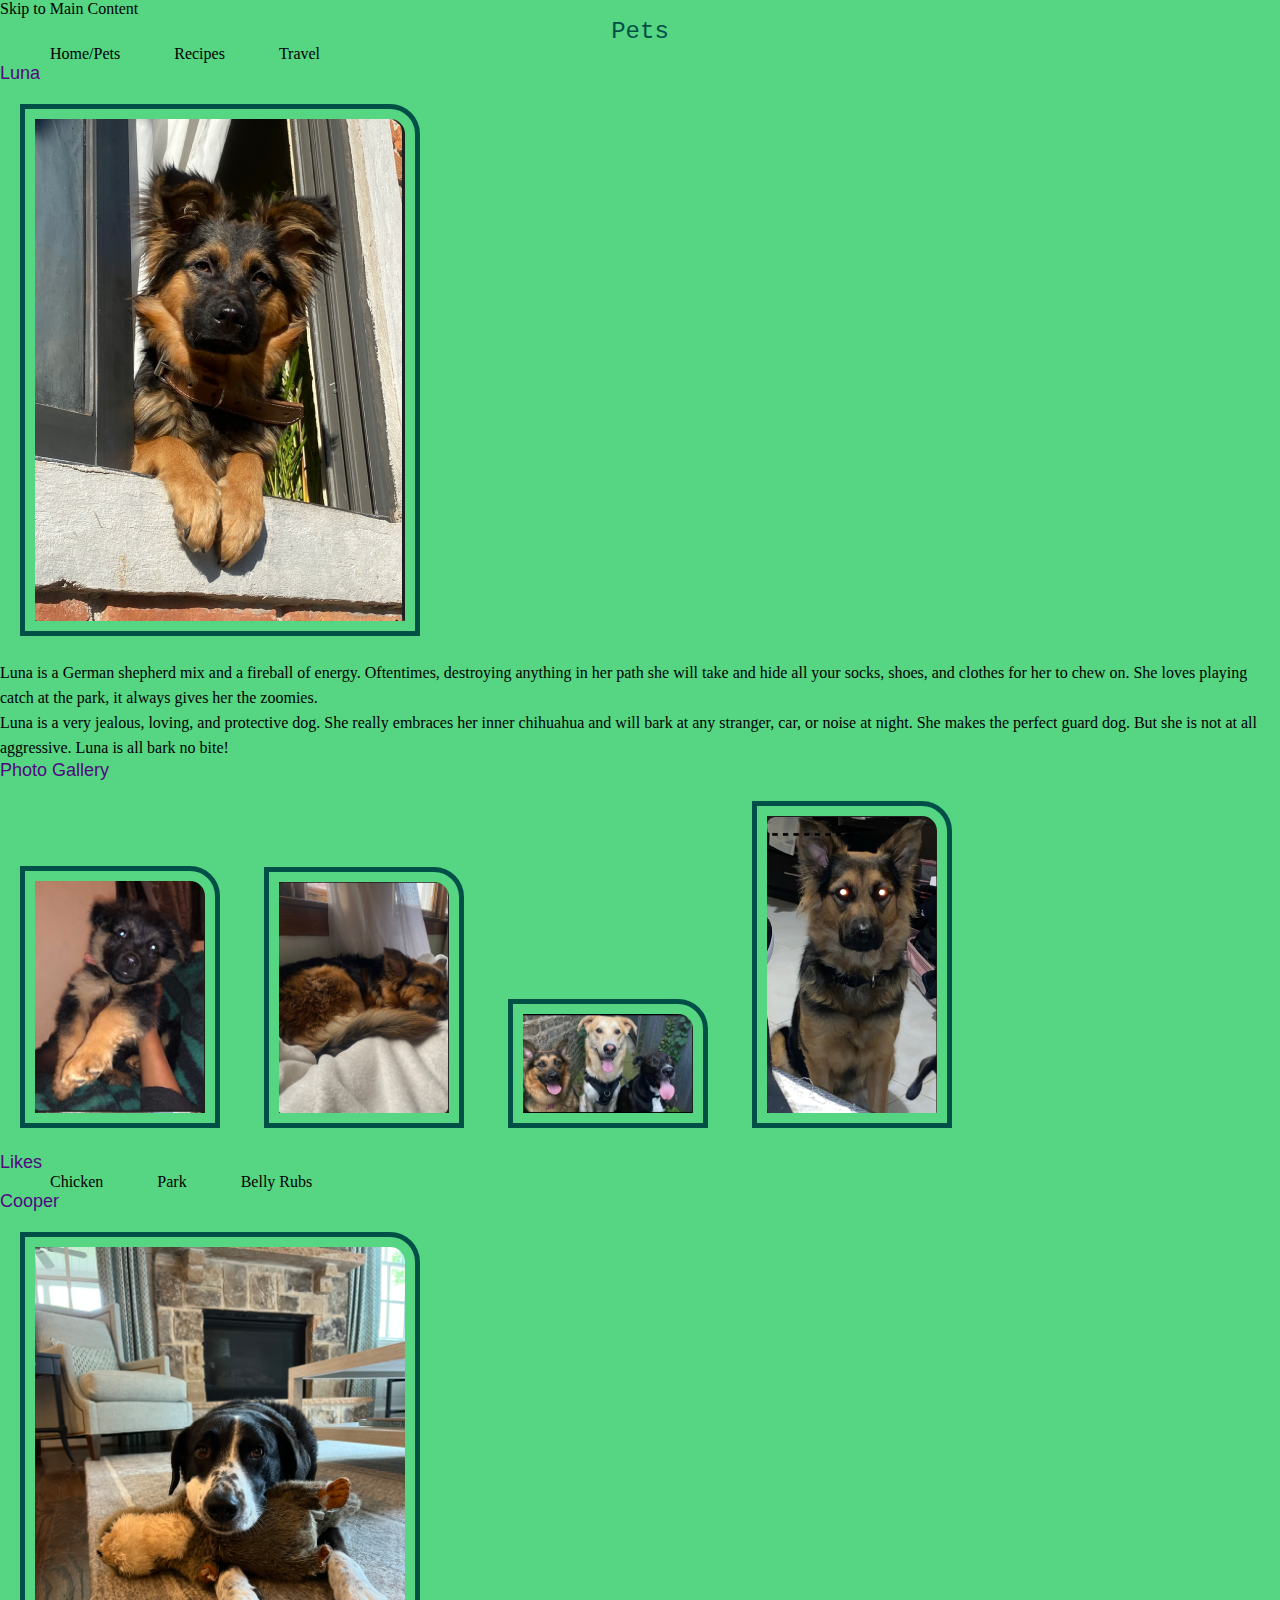
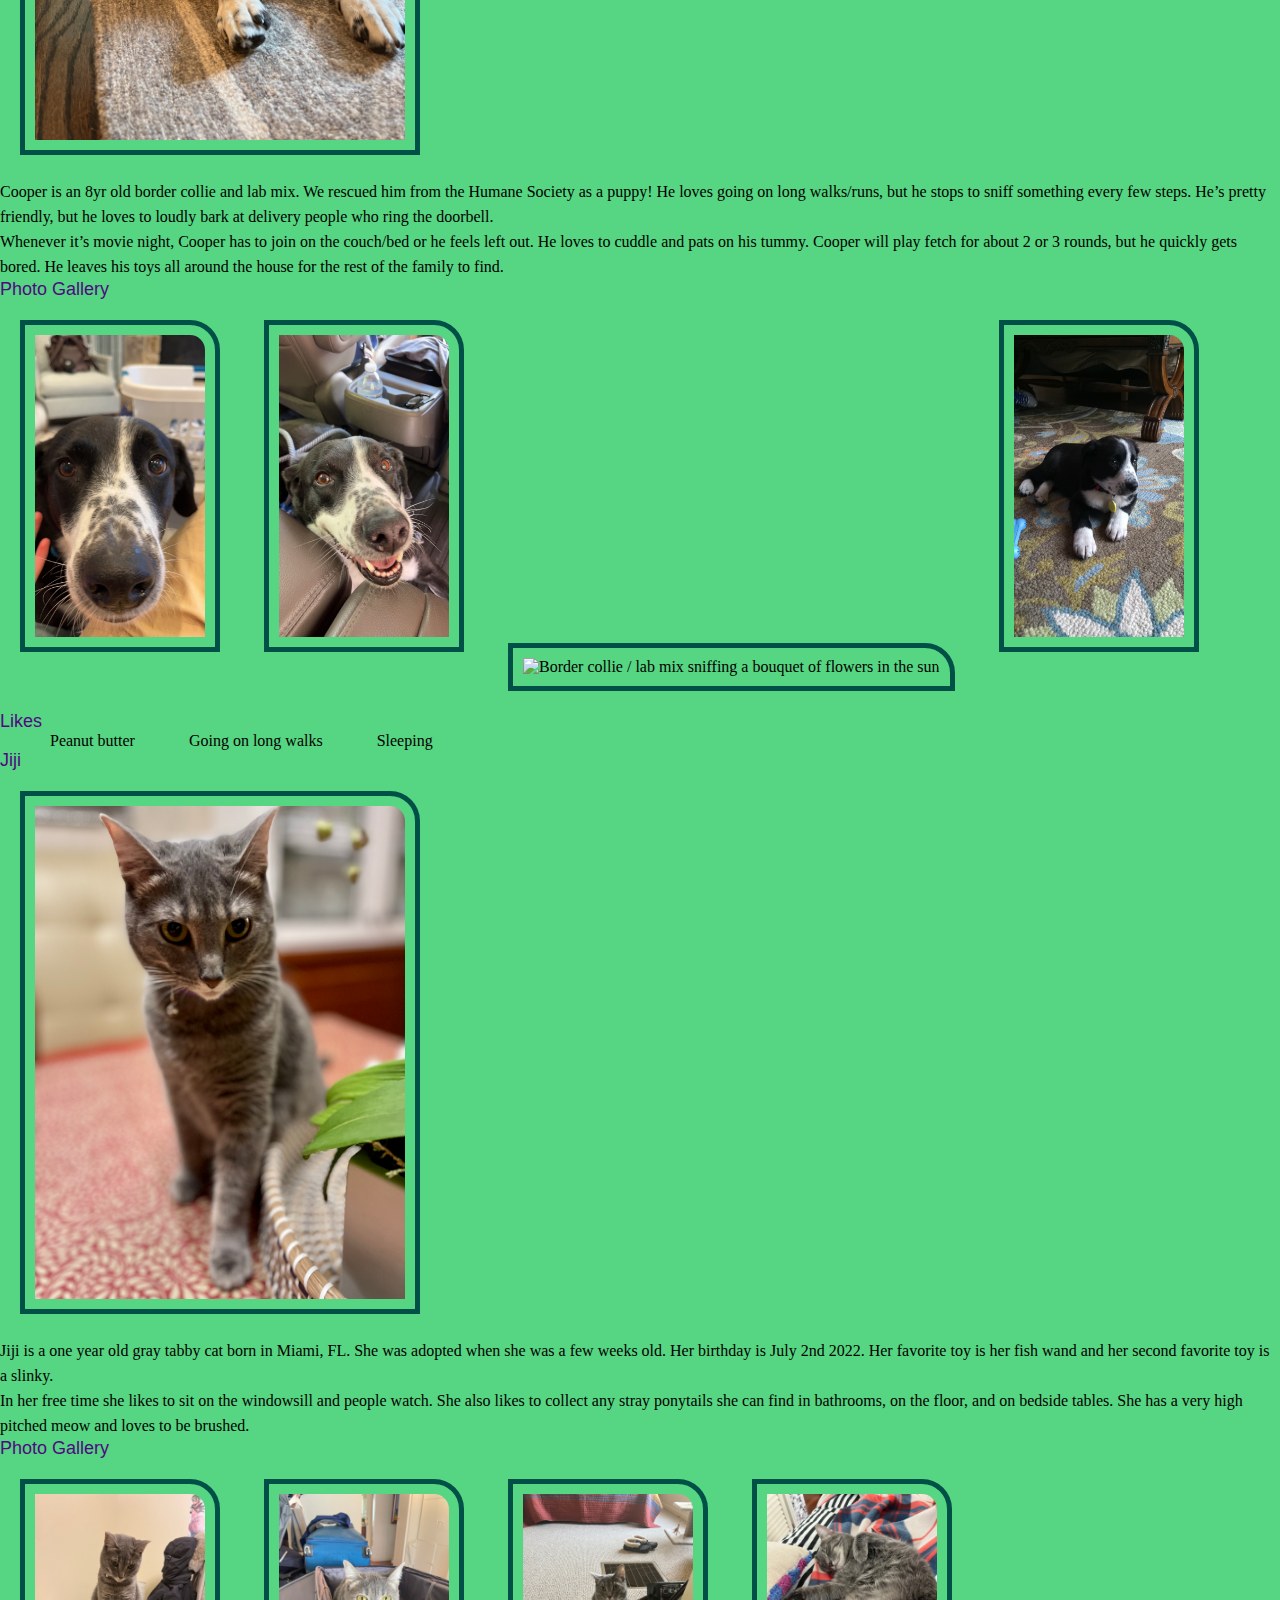
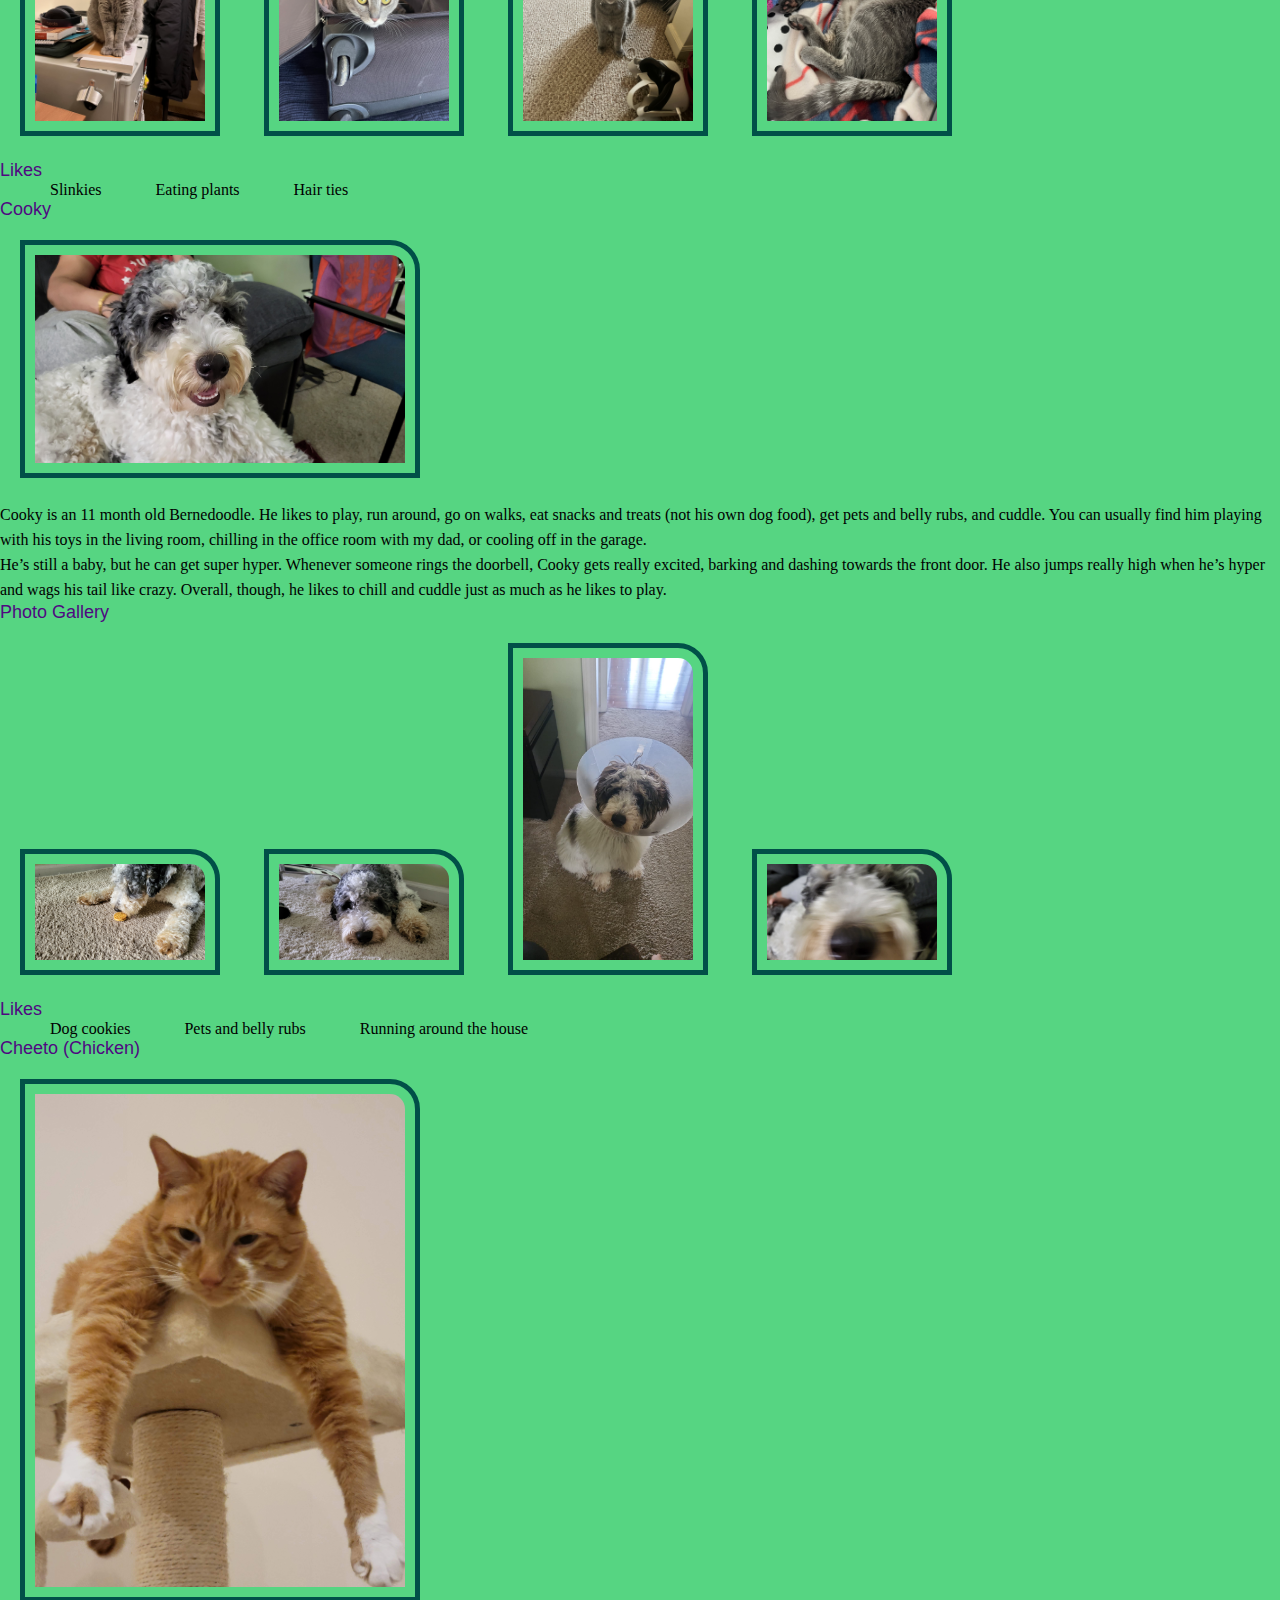
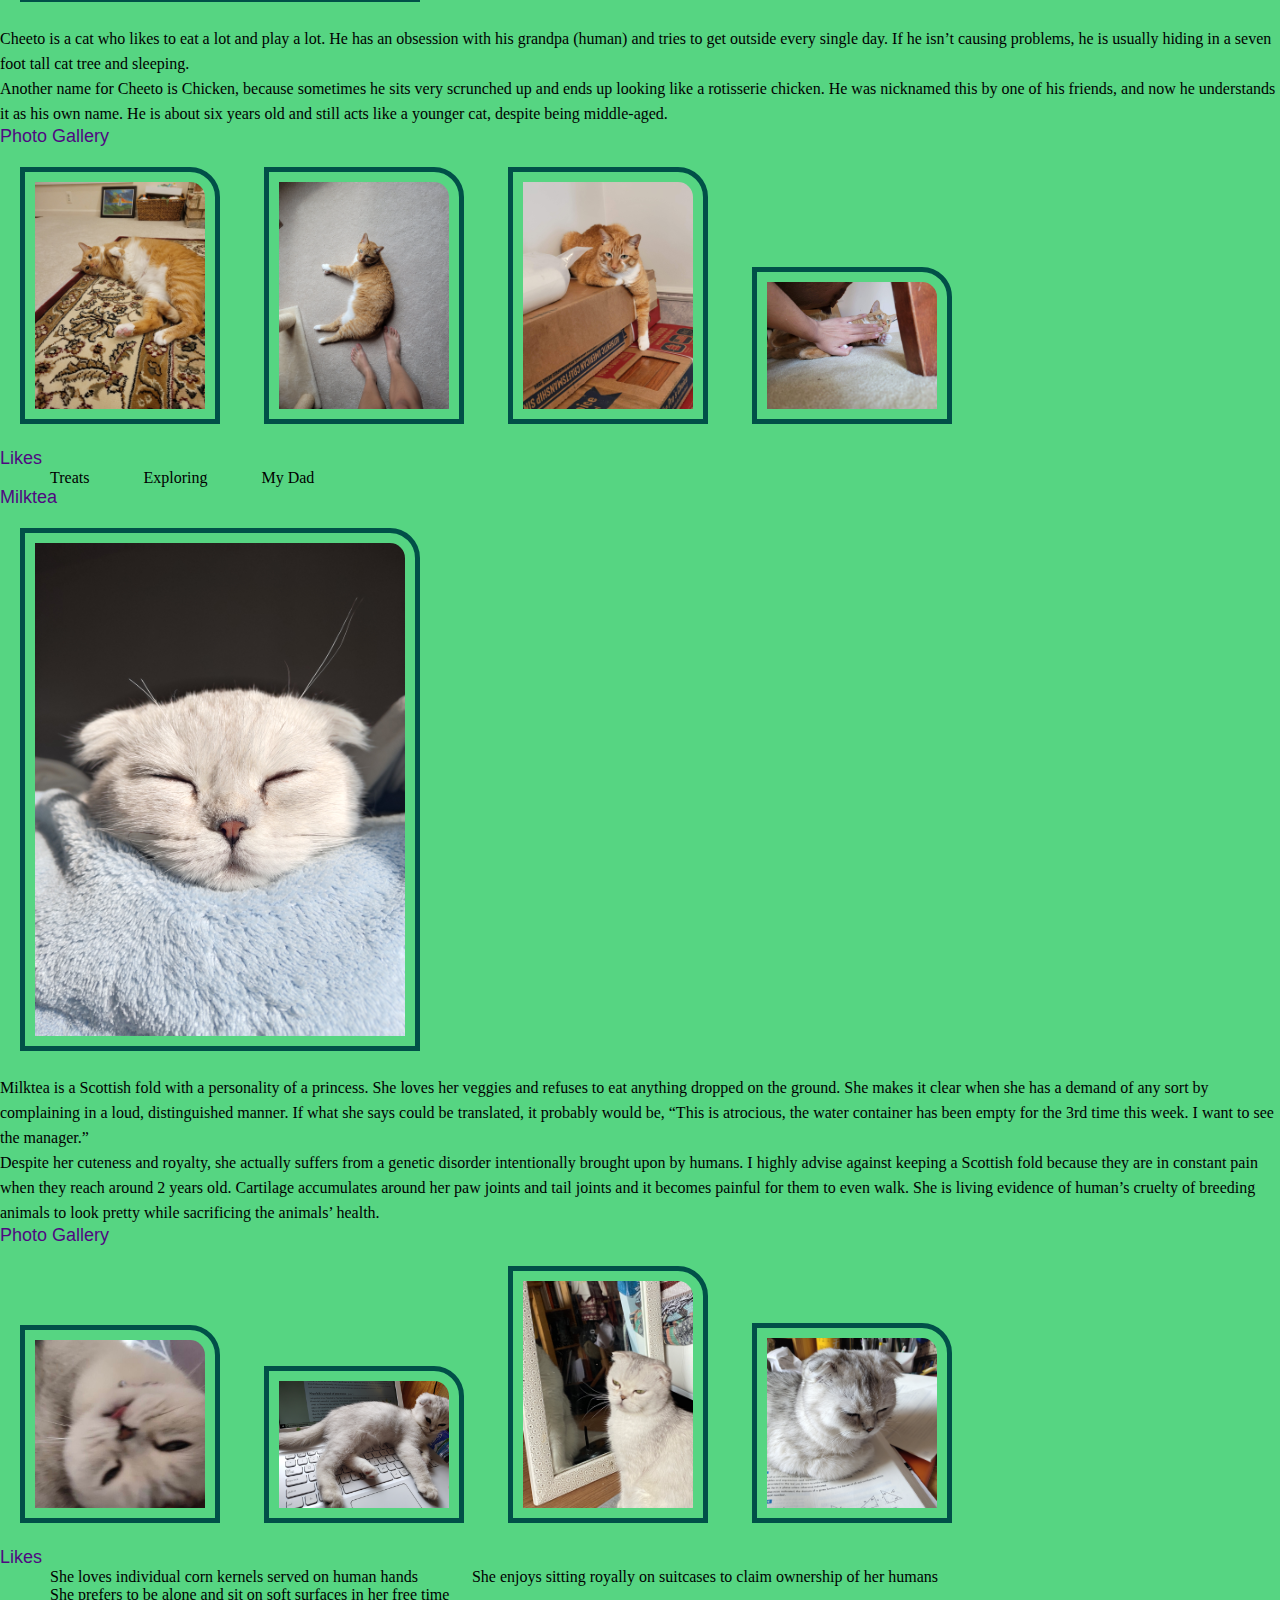
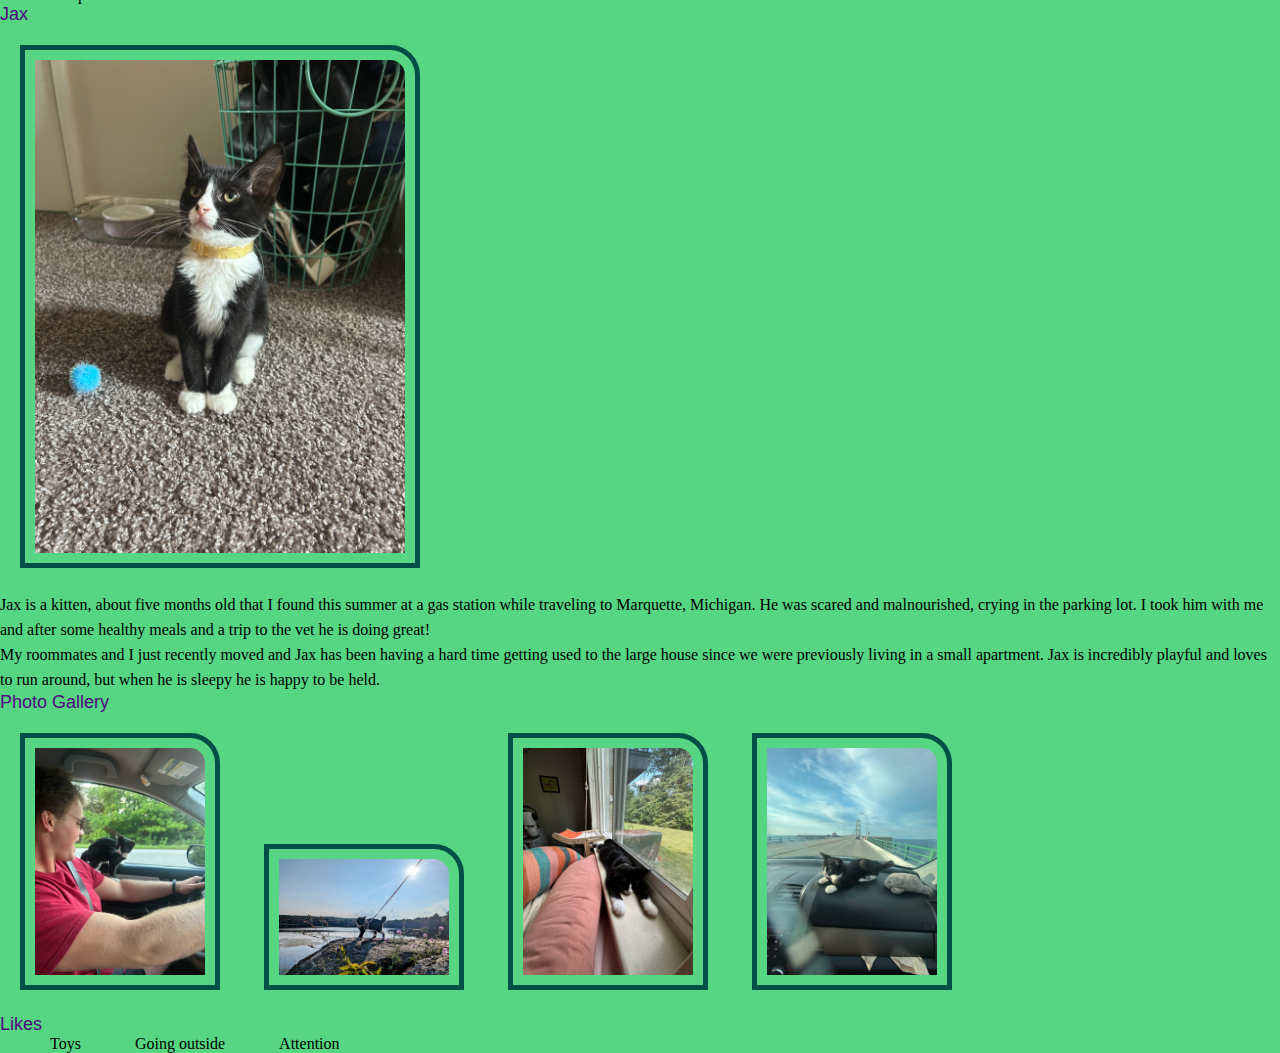
==== index.html @ 2cc584af "Updated files with proper content" ====
<!DOCTYPE html>
<html lang="en">
<head>
    <meta charset="UTF-8">
    <meta name="viewport" content="width=device-width, initial-scale=1.0">
    <link rel="stylesheet" type="text/css" href="css/reset.css" /> 
    <link rel="stylesheet" type="text/css" href="css/style.css" /> 
    <title>Pets</title>
</head>
<body>
    <a href="#main" id="skip">Skip to Main Content</a>
    <header><h1>Pets</h1></header>
    <nav>
        <ul>
            <li><a href="index.html">Home/Pets</a></li>
            <li><a href="recipes.html">Recipes</a></li>
            <li><a href="travel.html">Travel</a></li>
        </ul>
    </nav>
    <main id="main">
        <div>
            <h2>Luna</h2>
            <img src="images/luna.PNG" width = "400" alt="Mini German shepherd sunbathing">

            <p>Luna is a German shepherd mix and a fireball of energy. Oftentimes, destroying anything in her path she will take and hide all your socks, shoes, and clothes for her to chew on. She loves playing catch at the park, it always gives her the zoomies.</p> 
            <p>Luna is a very jealous, loving, and protective dog. She really embraces her inner chihuahua and will bark at any stranger, car, or noise at night. She makes the perfect guard dog. But she is not at all aggressive. Luna is all bark no bite!</p>
            <h3>Photo Gallery</h3>
            <img class="thumbnail" src="images/luna_puppy.PNG" width="200" alt = "Luna as a puppy">
            <img class="thumbnail" src="images/luna_napping.PNG" width="200" alt="Luna’s afternoon nap">
            <img class="thumbnail" src="images/luna_friends.PNG" width="200" alt="Luna, Lobi, Laith">
            <img class="thumbnail" src="images/luna_evil.PNG"  width ="200" alt="Luna death stare">

            <h3>Likes</h3>
            <ul>
                <li>Chicken</li>
                <li>Park</li>
                <li>Belly Rubs</li>
            </ul>
            <!-- Jahaira Flores -->
        </div>
        <div>
            <h2>Cooper</h2>
            <img src="images/cooper.jpeg" width = "400" alt="Border collie and lab mix laying his head on his stuffed animal toy">

            <p>Cooper is an 8yr old border collie and lab mix. We rescued him from the Humane Society as a puppy! He loves going on long walks/runs, but he stops to sniff something every few steps. He’s pretty friendly, but he loves to loudly bark at delivery people who ring the doorbell.</p> 
            <p>Whenever it’s movie night, Cooper has to join on the couch/bed or he feels left out. He loves to cuddle and pats on his tummy. Cooper will play fetch for about 2 or 3 rounds, but he quickly gets bored. He leaves his toys all around the house for the rest of the family to find.</p>
            <h3>Photo Gallery</h3>
            <img src="images/cooper_closeup.JPG" width ="200" alt = "Border collie / lab mix putting his face close to the camera">
            <img src="images/cooper_smiling.JPG"  width ="200" alt="Black and white colored dog smiling directly at the camera">
            <img src="images/cooper_flowers.jpeg"  width ="200" alt="Border collie / lab mix sniffing a bouquet of flowers in the sun">
            <img src="images/cooper_puppy.JPG"  width ="200" alt="Small border collie / lab mix puppy laying on the carpet">

            <h3>Likes</h3>
            <ul>
                <li>Peanut butter</li>
                <li>Going on long walks</li>
                <li>Sleeping</li>
            </ul>
            <!-- Chloe Emch -->
        </div>
        <div>
            <h2>Jiji</h2>
            <img src="images/table_jiji.jpg" width = "400" alt="Gorgeous gray tabby cat with yellow eyes. ">

            <p>Jiji is a one year old gray tabby cat born in Miami, FL. She was adopted when she was a few weeks old. Her birthday is July 2nd 2022. Her favorite toy is her fish wand and her second favorite toy is a slinky.</p> 
            <p>In her free time she likes to sit on the windowsill and people watch. She also likes to collect any stray ponytails she can find in bathrooms, on the floor, and on bedside tables. She has a very high pitched meow and loves to be brushed.</p>

            <h3>Photo Gallery</h3>
            <img src="images/fridge_jiji.jpg" width ="200" alt = "Jiji sitting on a mini fridge. ">
            <img src="images/suitcase_jiji.jpg"  width ="200" alt="Jiji hiding in a suitcase ">
            <img src="images/floor_jiji.jpg"  width ="200" alt="Jiji waiting to play fetch. ">
            <img src="images/bed_jiji.jpg"  width ="200" alt="Jiji taking a “cat nap”">

            <h3>Likes</h3>
            <ul>
                <li>Slinkies</li>
                <li>Eating plants</li>
                <li>Hair ties </li>
            </ul>
            <!-- Luciana Solorzano -->
        </div>
        <div>
            <h2>Cooky</h2>
            <img src="images/cookysmiley.jpg" width = "400" alt="White and gray Bernedoodle sitting on a couch and smiling.">

            <p>Cooky is an 11 month old Bernedoodle. He likes to play, run around, go on walks, eat snacks and treats (not his own dog food), get pets and belly rubs, and cuddle. You can usually find him playing with his toys in the living room, chilling in the office room with my dad, or cooling off in the garage.</p> 
            <p>He’s still a baby, but he can get super hyper. Whenever someone rings the doorbell, Cooky gets really excited, barking and dashing towards the front door. He also jumps really high when he’s hyper and wags his tail like crazy. Overall, though, he likes to chill and cuddle just as much as he likes to play.</p>

            <h3>Photo Gallery</h3>
            <img src="images/cookytreat.jpg" width ="200" alt = "Cooky eating one of his favorite treats while lying on the ground">
            <img src="images/cookytired.jpg"  width ="200" alt="Cooky tired laying on the ground">
            <img src="images/cookycone.jpg"  width ="200" alt="Cooky with long hair sitting with a dog cone on his head">
            <img src="images/cookyzoom.jpg"  width ="200" alt="Zoomed in Cooky, but while I was taking the picture he moved so it’s blurry">

            <h3>Likes</h3>
            <ul>
                <li>Dog cookies</li>
                <li>Pets and belly rubs</li>
                <li>Running around the house</li>
            </ul>
            <!-- Saicharan Vemuri -->
        </div>
        <div>
            <h2>Cheeto (Chicken)</h2>
            <img src="images/cheeto_cattree.jpg" width = "400" alt="Orange cat hanging paws off a cat tower">

            <p>Cheeto is a cat who likes to eat a lot and play a lot. He has an obsession with his grandpa (human) and tries to get outside every single day. If he isn’t causing problems, he is usually hiding in a seven foot tall cat tree and sleeping.</p> 
            <p>Another name for Cheeto is Chicken, because sometimes he sits very scrunched up and ends up looking like a rotisserie chicken. He was nicknamed this by one of his friends, and now he understands it as his own name. He is about six years old and still acts like a younger cat, despite being middle-aged.</p>

            <h3>Photo Gallery</h3>
            <img src="images/cheeto_carpet.jpg" width ="200" alt = "Cheeto laying sideways on the carpet">
            <img src="images/cheeto_moon.jpg"  width ="200" alt="Cheeto lying in the sun in a half moon crescent shape">
            <img src="images/cheeto_boxes.jpg"  width ="200" alt="Cheeto lying on boxes with one leg hanging off.">
            <img src="images/cheeto_attack.jpg"  width ="200" alt="Cheeto attacking a hand trying to pet him.">

            <h3>Likes</h3>
            <ul>
                <li>Treats</li>
                <li>Exploring</li>
                <li>My Dad</li>
            </ul>
            <!-- Divya Shankar -->
        </div>
        <div>
            <h2>Milktea</h2>
            <img src="images/Main.JPG" width = "400" alt="Milktea taking nap">

            <p>Milktea is a Scottish fold with a personality of a princess. She loves her veggies and refuses to eat anything dropped on the ground. She makes it clear when she has a demand of any sort by complaining in a loud, distinguished manner. If what she says could be translated, it probably would be, “This is atrocious, the water container has been empty for the 3rd time this week. I want to see the manager.”</p> 
            <p>Despite her cuteness and royalty, she actually suffers from a genetic disorder intentionally brought upon by humans. I highly advise against keeping a Scottish fold because they are in constant pain when they reach around 2 years old. Cartilage accumulates around her paw joints and tail joints and it becomes painful for them to even walk. She is living evidence of human’s cruelty of breeding animals to look pretty while sacrificing the animals’ health.  </p>

            <h3>Photo Gallery</h3>
            <img src="images/Milktea_comfy.jpg" width ="200" alt="Milktea enjoying a good massage">
            <img src="images/Milktea_laptop.JPG" width ="200" alt="Baby Milktea On Laptop">
            <img src="images/Milktea_mirror.jpeg" width ="200" alt="Milktea sighing at mirror">
            <img src="images/Milktea_catbox.JPG" width ="200" alt="Milktea Catbox position">

            <h3>Likes</h3>
            <ul>
                <li>She loves individual corn kernels served on human hands</li>
                <li>She enjoys sitting royally on suitcases to claim ownership of her humans</li>
                <li>She prefers to be alone and sit on soft surfaces in her free time</li>
            </ul>
            <!-- Olive Ren -->
        </div>
        <div>
            <h2>Jax</h2>
            <img src="images/Jax.jpg" width = "400" alt="A black and white kitten sitting down and wearing a yellow collar.">

            <p>Jax is a kitten, about five months old that I found this summer at a gas station while traveling to Marquette, Michigan. He was scared and malnourished, crying in the parking lot. I took him with me and after some healthy meals and a trip to the vet he is doing great!</p> 
            <p>My roommates and I just recently moved and Jax has been having a hard time getting used to the large house since we were previously living in a small apartment. Jax is incredibly playful and loves to run around, but when he is sleepy he is happy to be held. </p>

            <h3>Photo Gallery</h3>
            <img src="images/JaxandMax.jpg" width ="200" alt="Black and white kitten standing on the driver’s arm while on a road trip.">
            <img src="images/JaxHarlowLake.jpg" width ="200" alt="Black and white kitten on a leash standing on a rock above a lake. ">
            <img src="images/JaxSleeping.jpg" width ="200" alt="Black and white kitten sleeping on a windowsill.">
            <img src="images/JaxDashboard.jpg" width ="200" alt="Black and white kitten lying on the dashboard of a car while crossing the Mackinac Bridge.">

            <h3>Likes</h3>
            <ul>
                <li>Toys</li>
                <li>Going outside</li>
                <li>Attention</li>
            </ul>
            <!-- Grace Jermstad -->
        </div>
    </main>
</body>
</html>
---- css/style.css ----
body {
    background-color: #56d582;
    color: #000000;
}

h1 {
    font-size: x-large;
    font-family: 'Courier New', Courier, monospace;
    text-align: center;
    color: #015048;
}

h2, h3{
    font-size: large;
    font-family: 'Franklin Gothic Medium', 'Arial Narrow', Arial, sans-serif;
    color: #4f0981;
}

p {
    line-height: 25px;
}

img {
    border-width: 5px;
    border-style: solid;
    border-color: #015048;
    padding: 10px;
    margin: 20px;
    border-top-right-radius: 30px;
}

li {
    display: inline-block;
    margin-left: 50px;
}
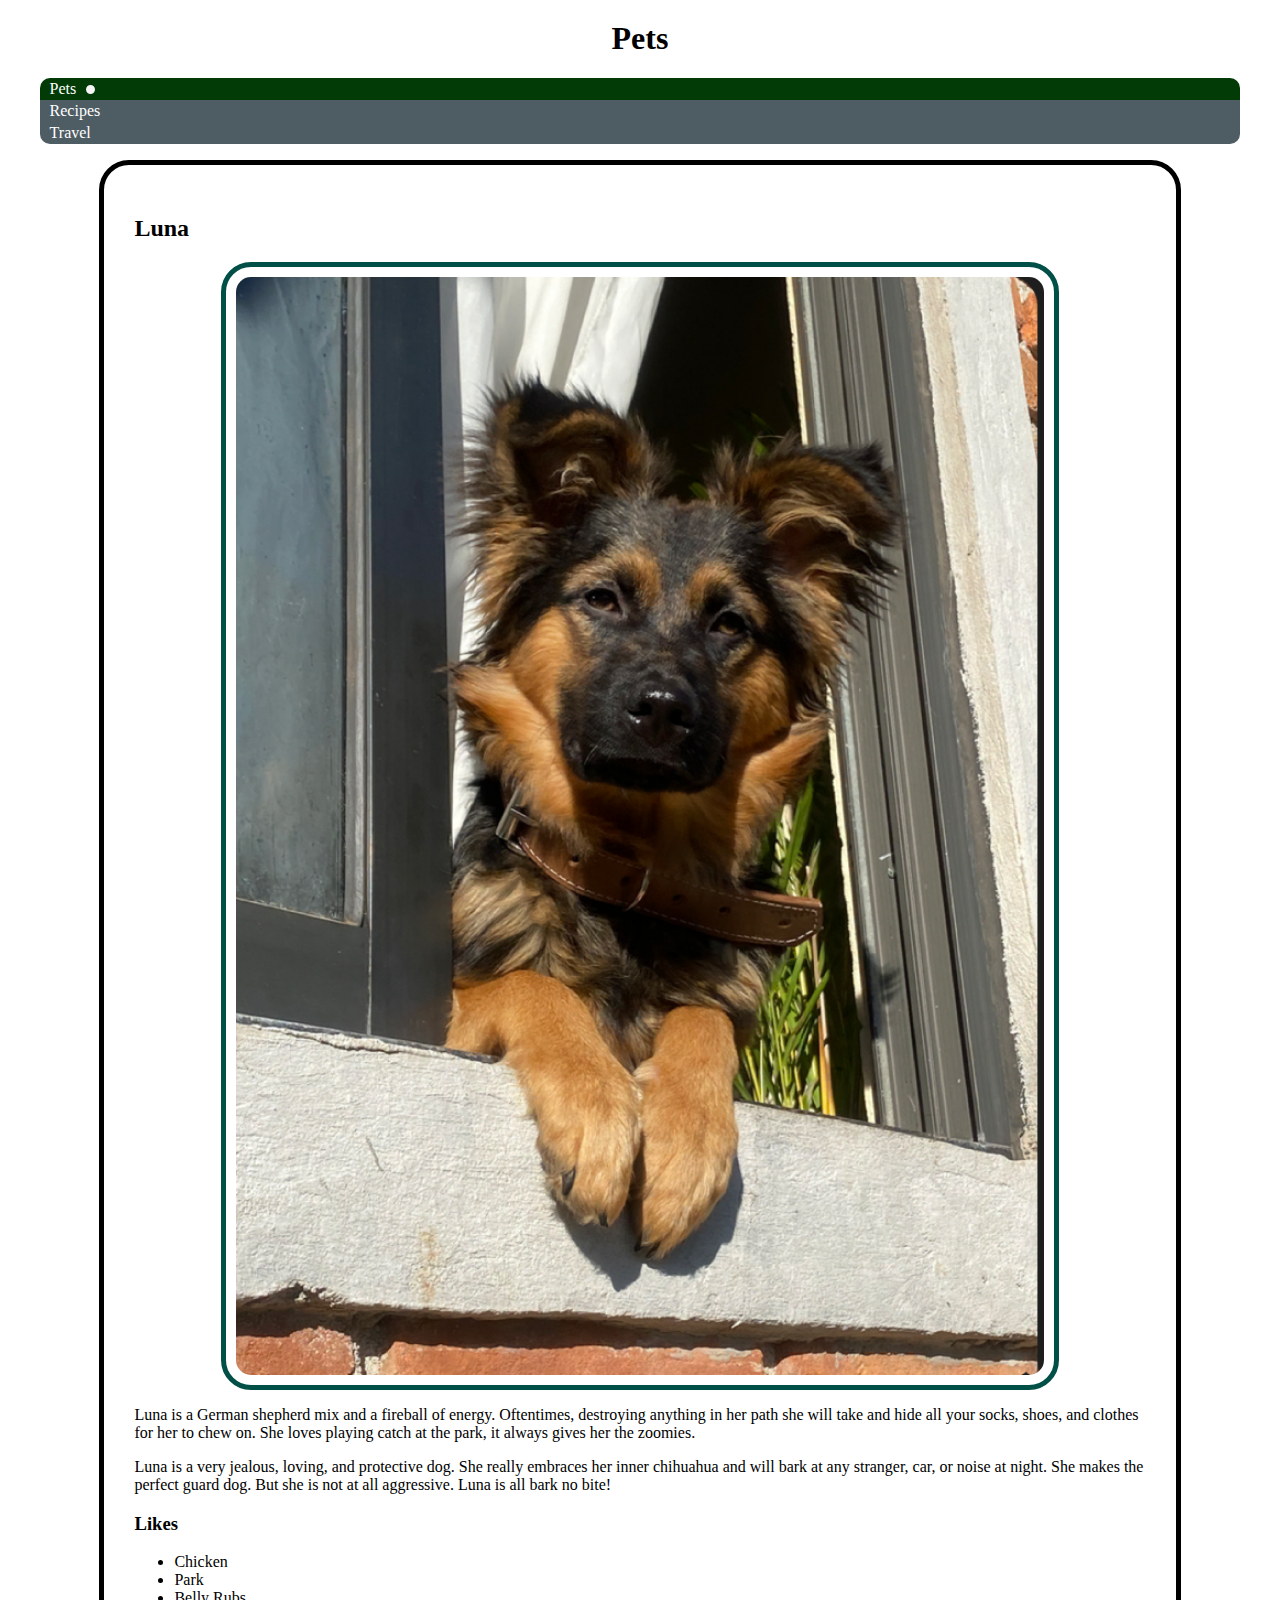
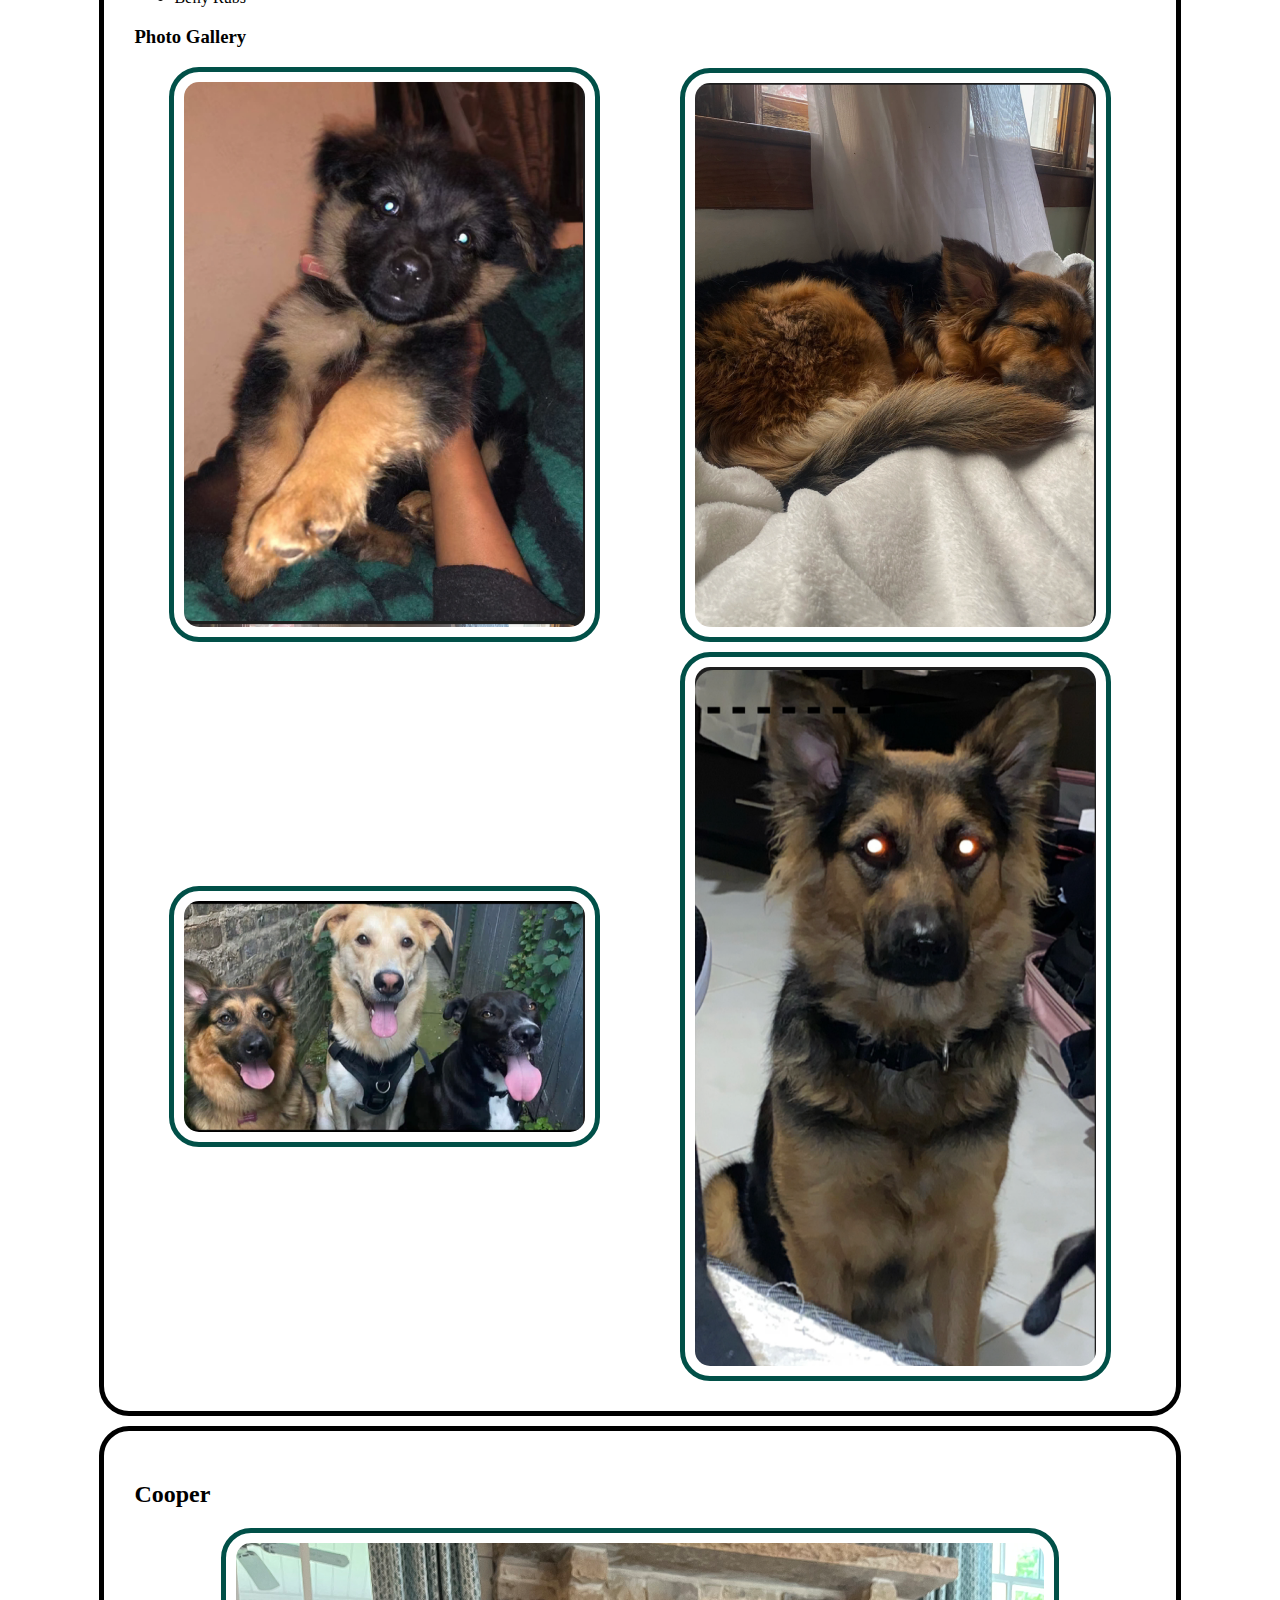
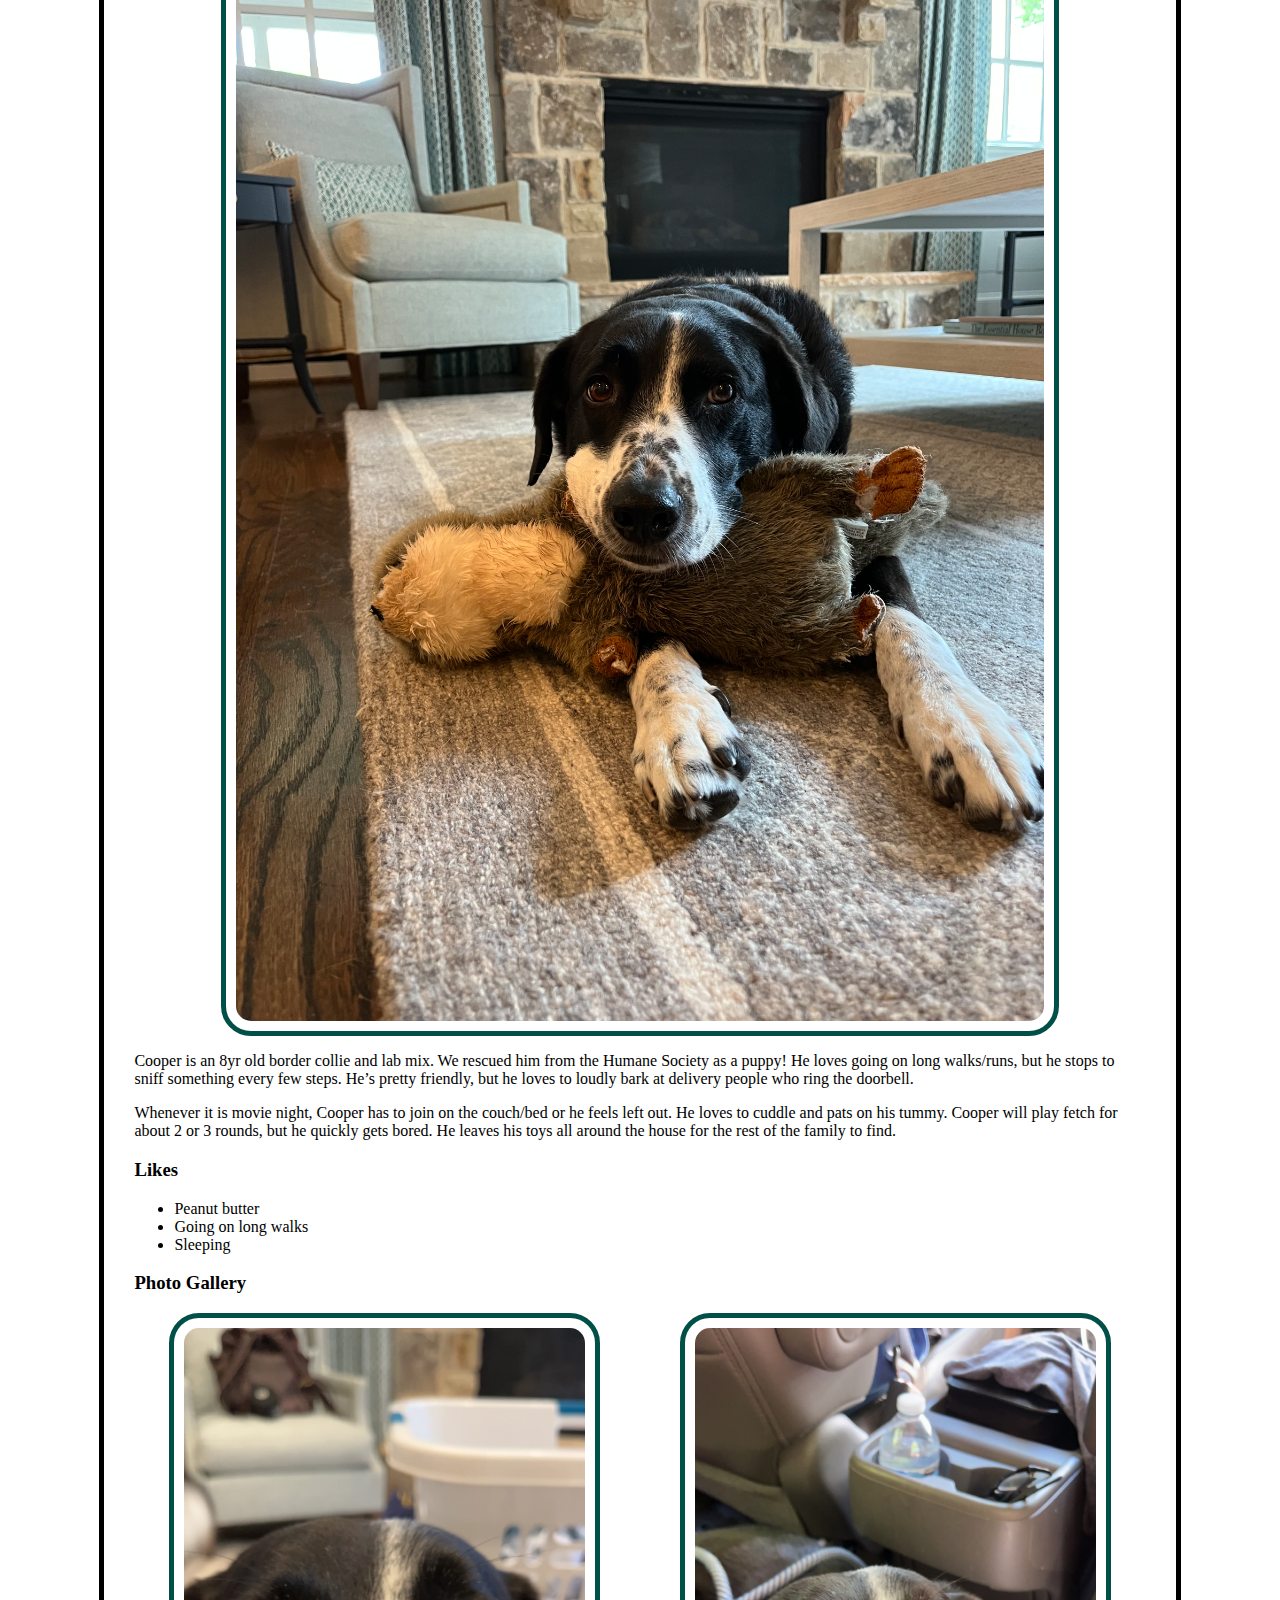
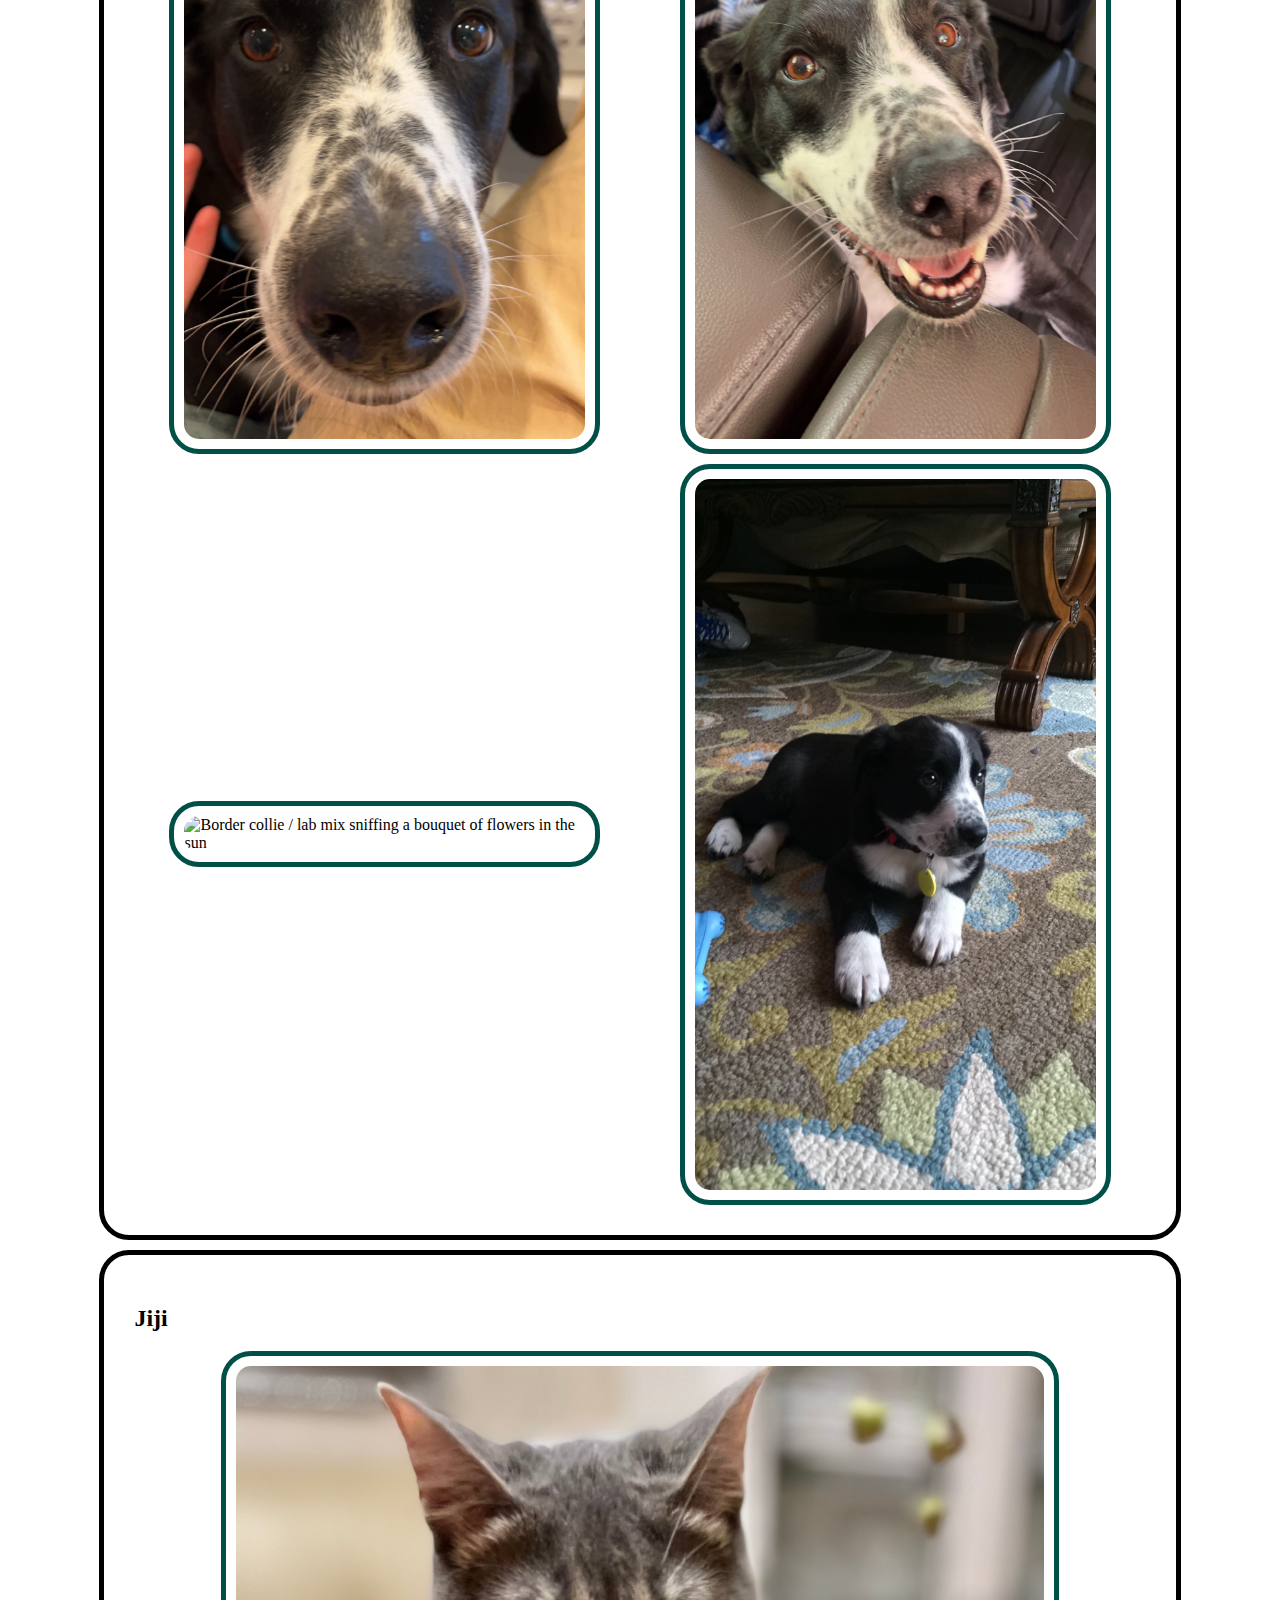
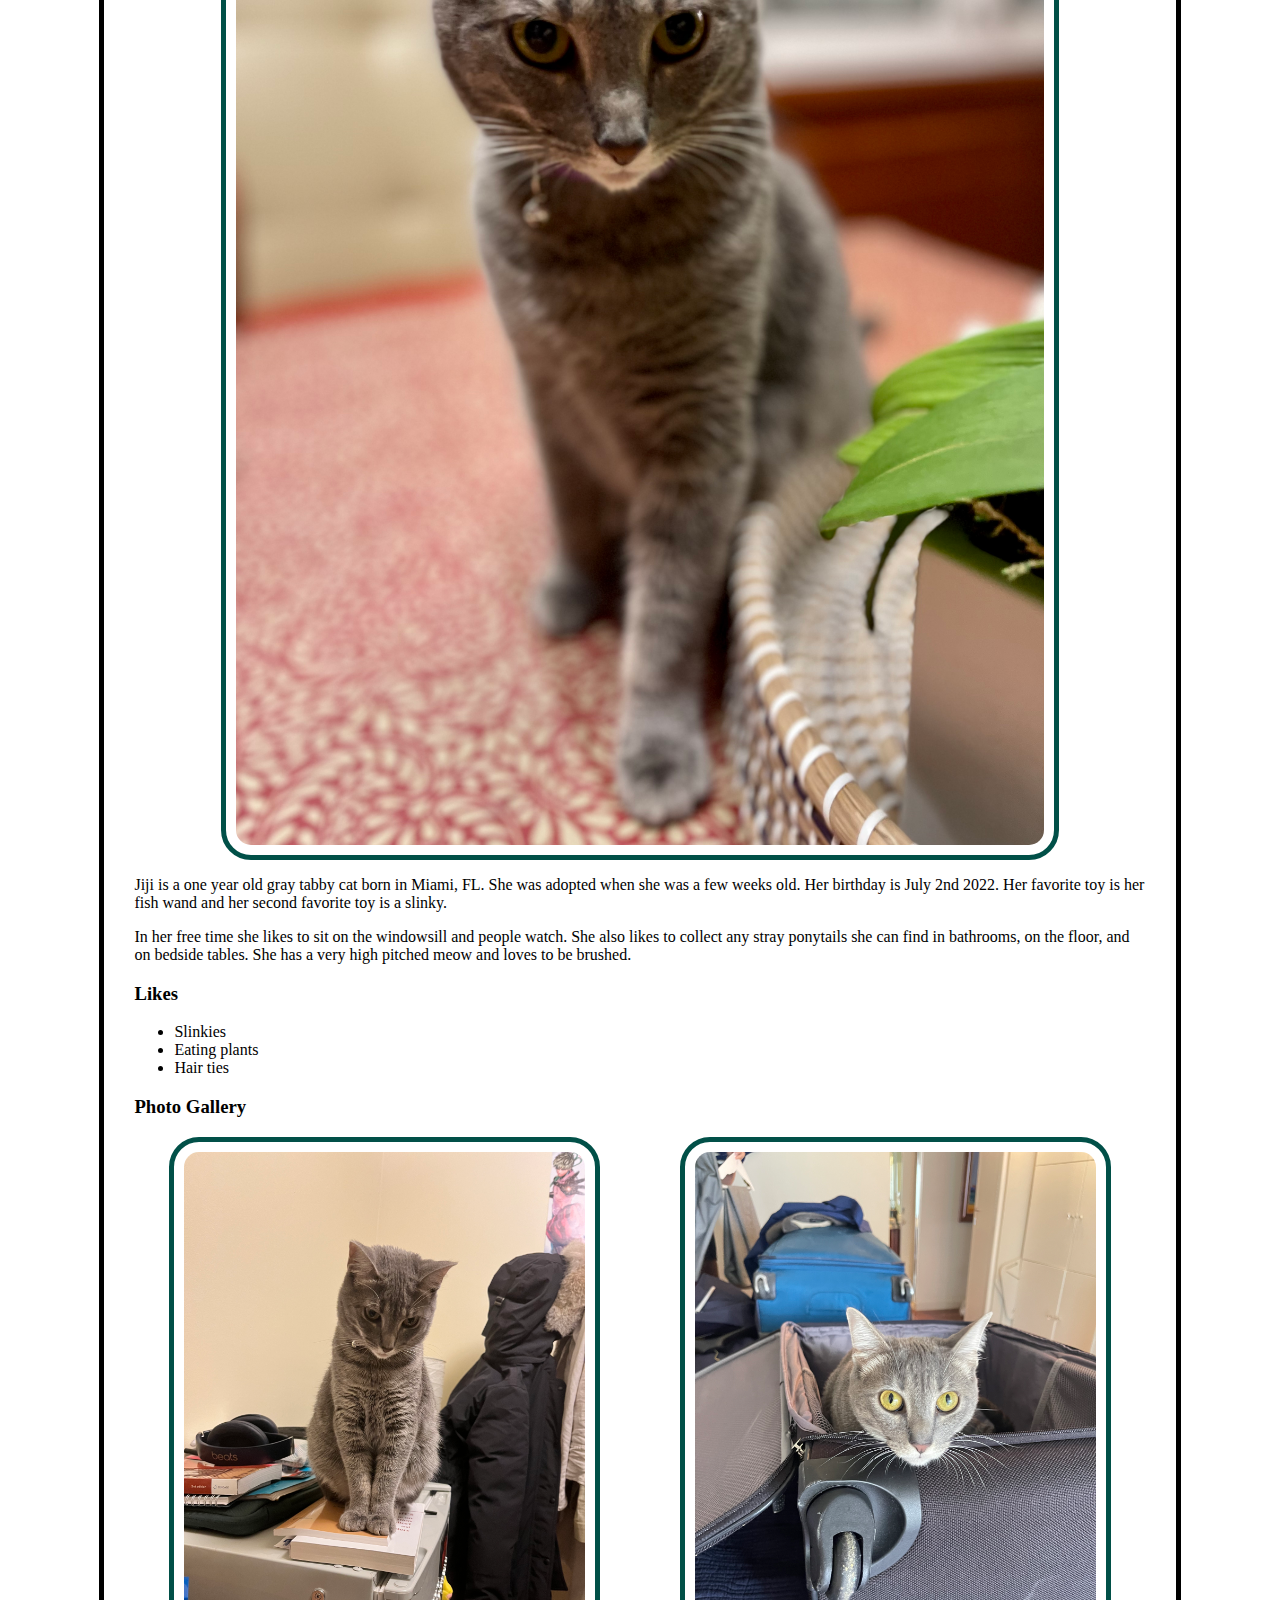
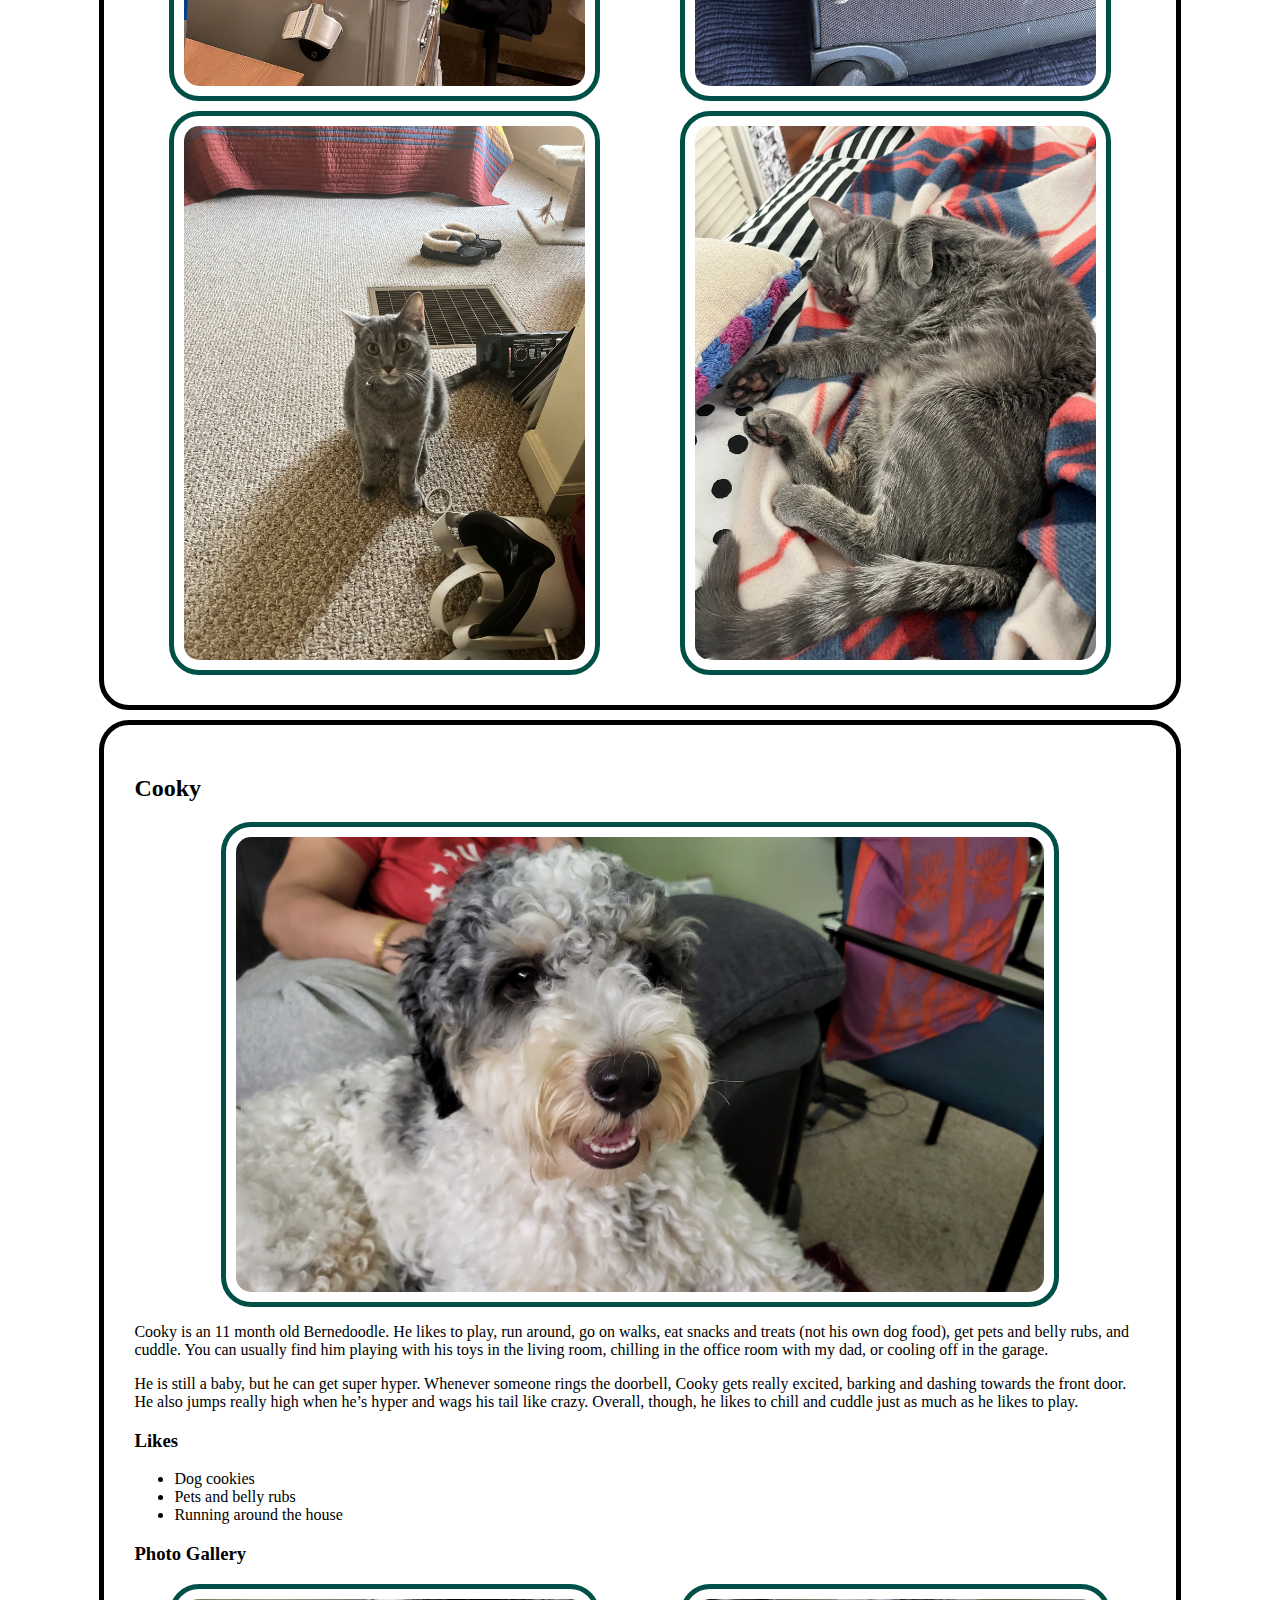
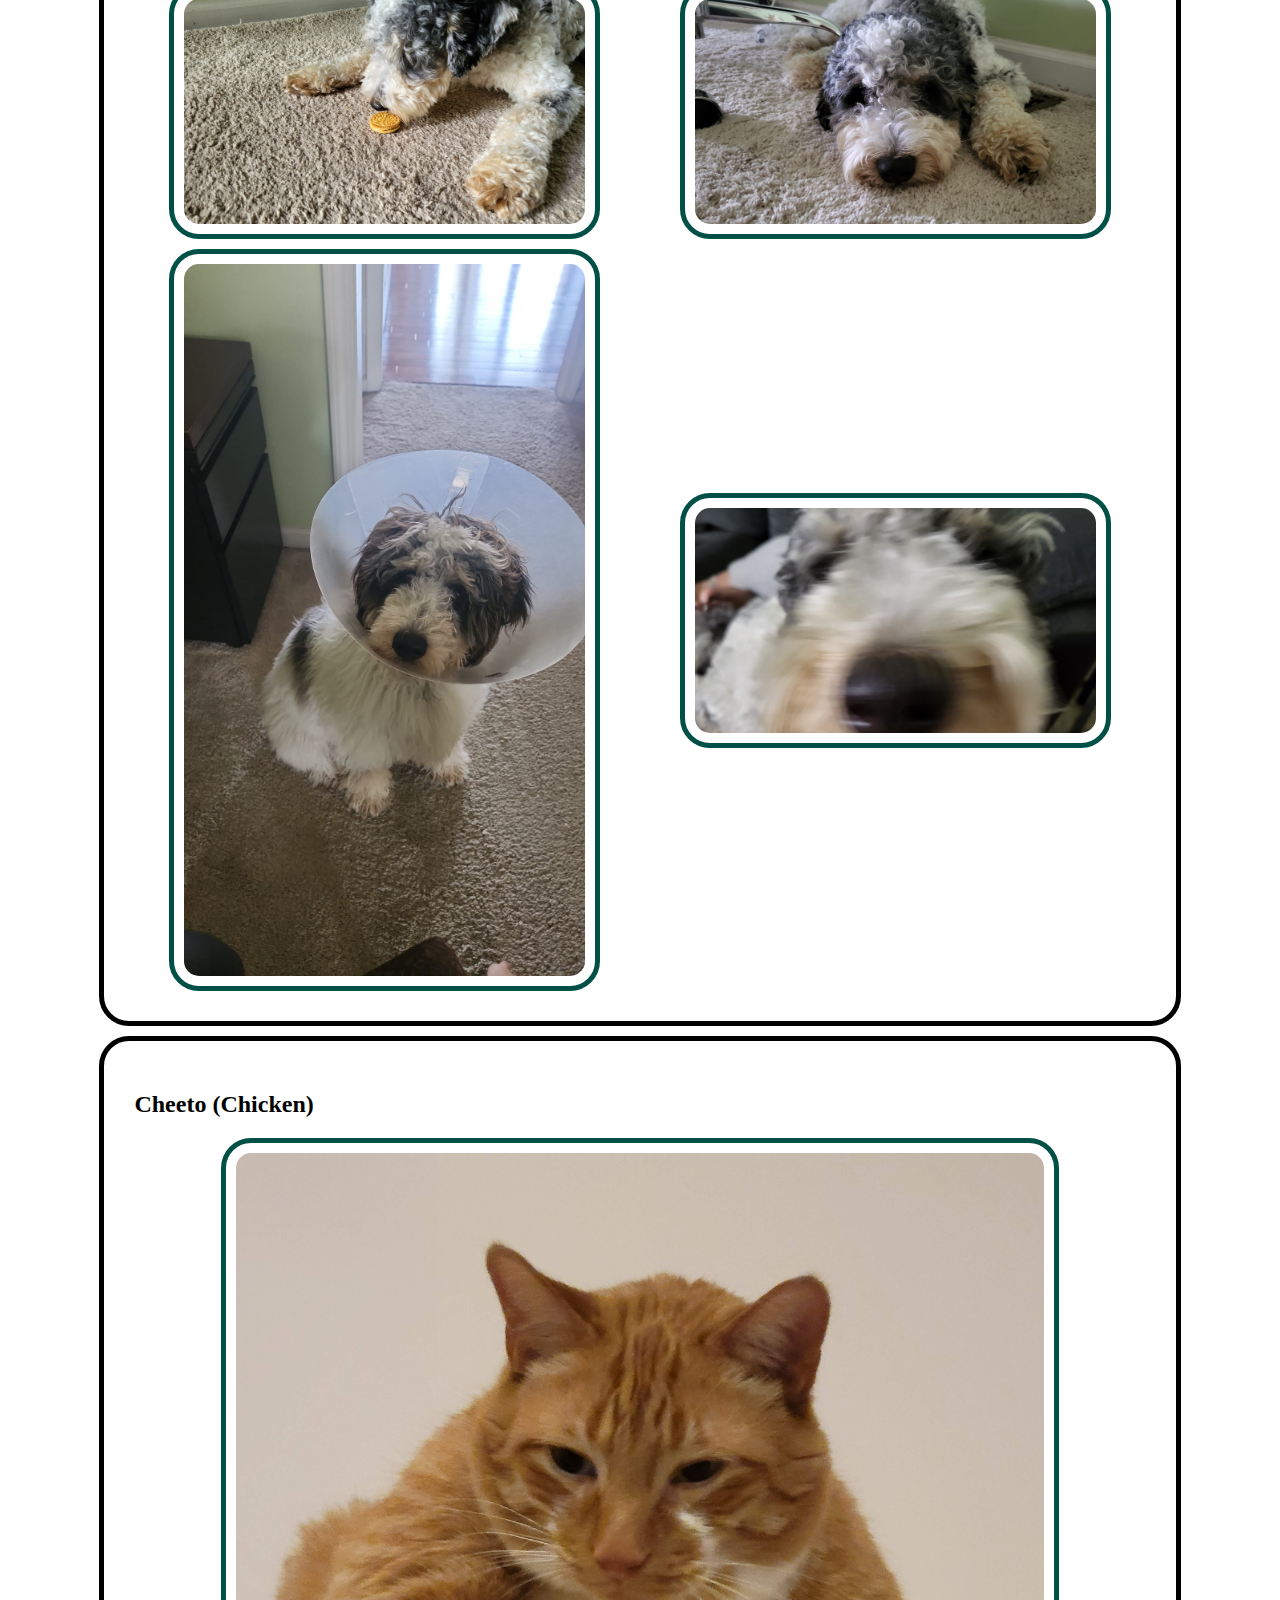
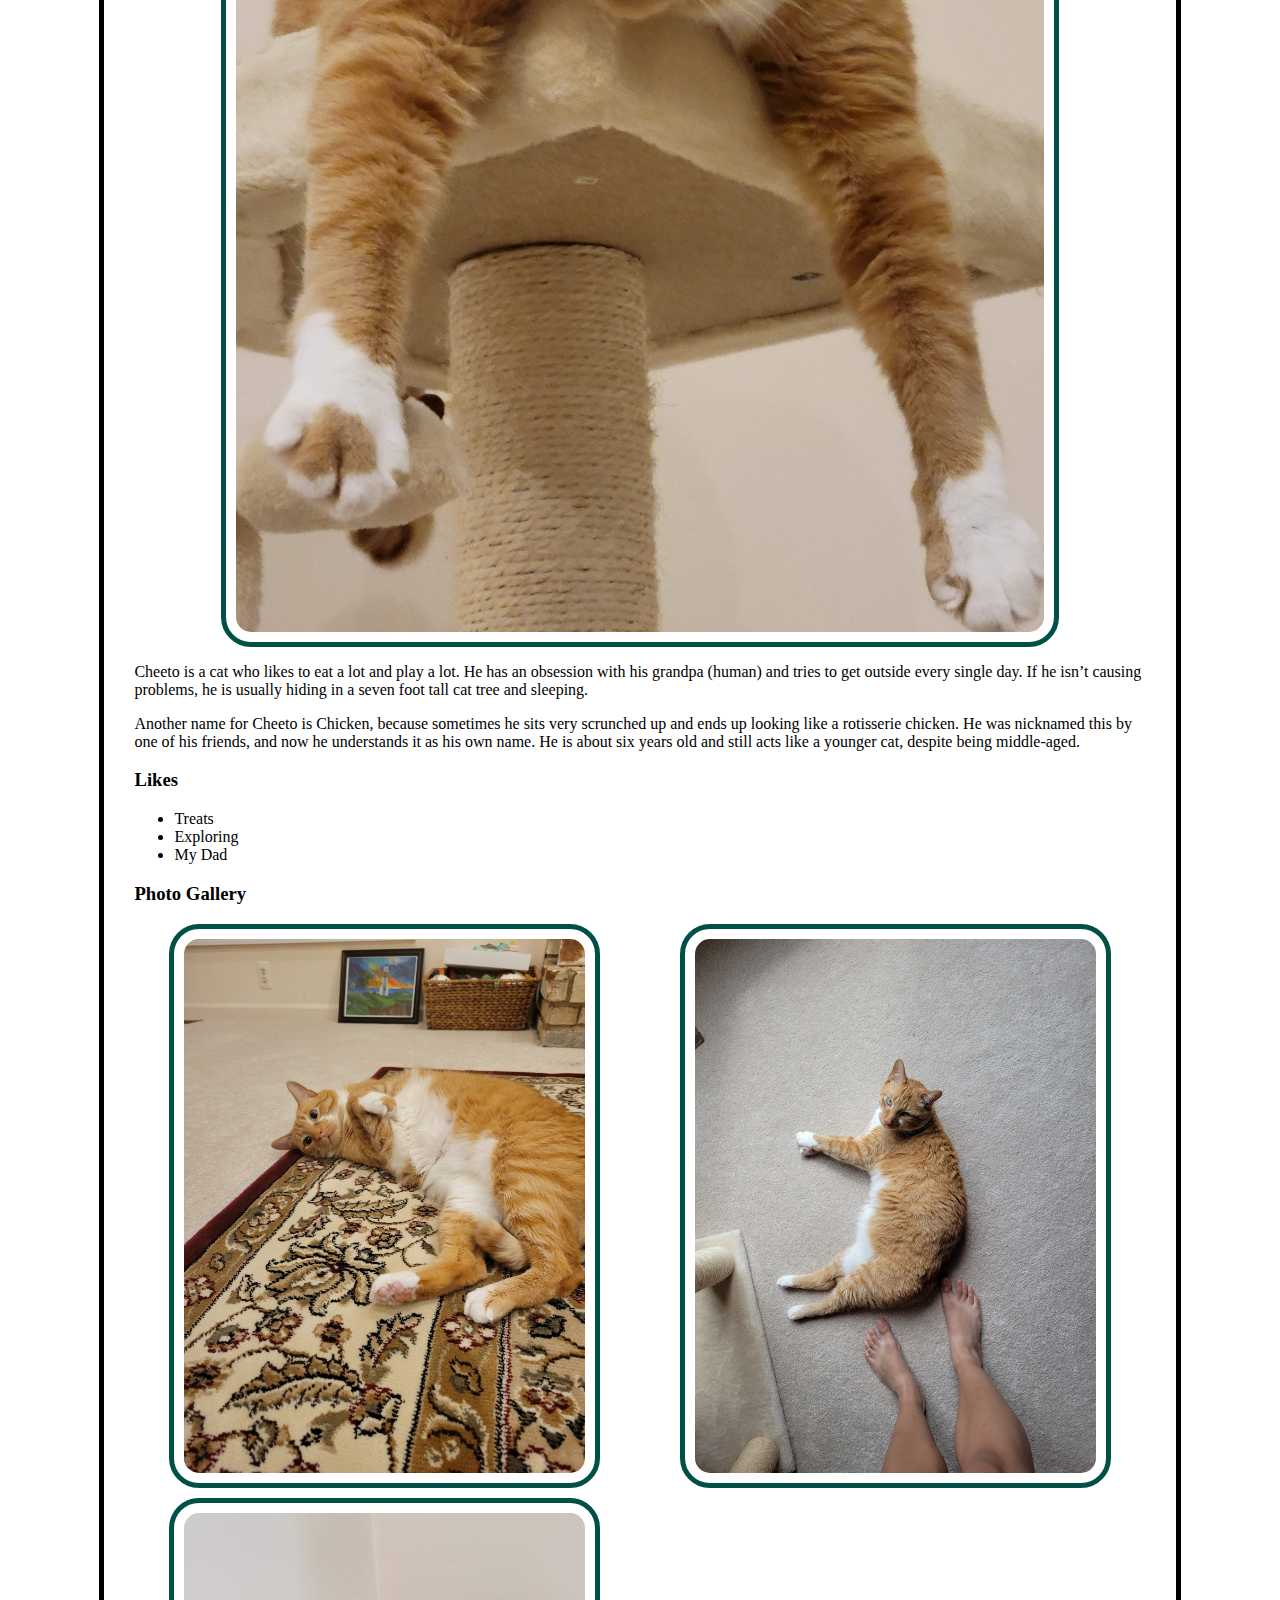
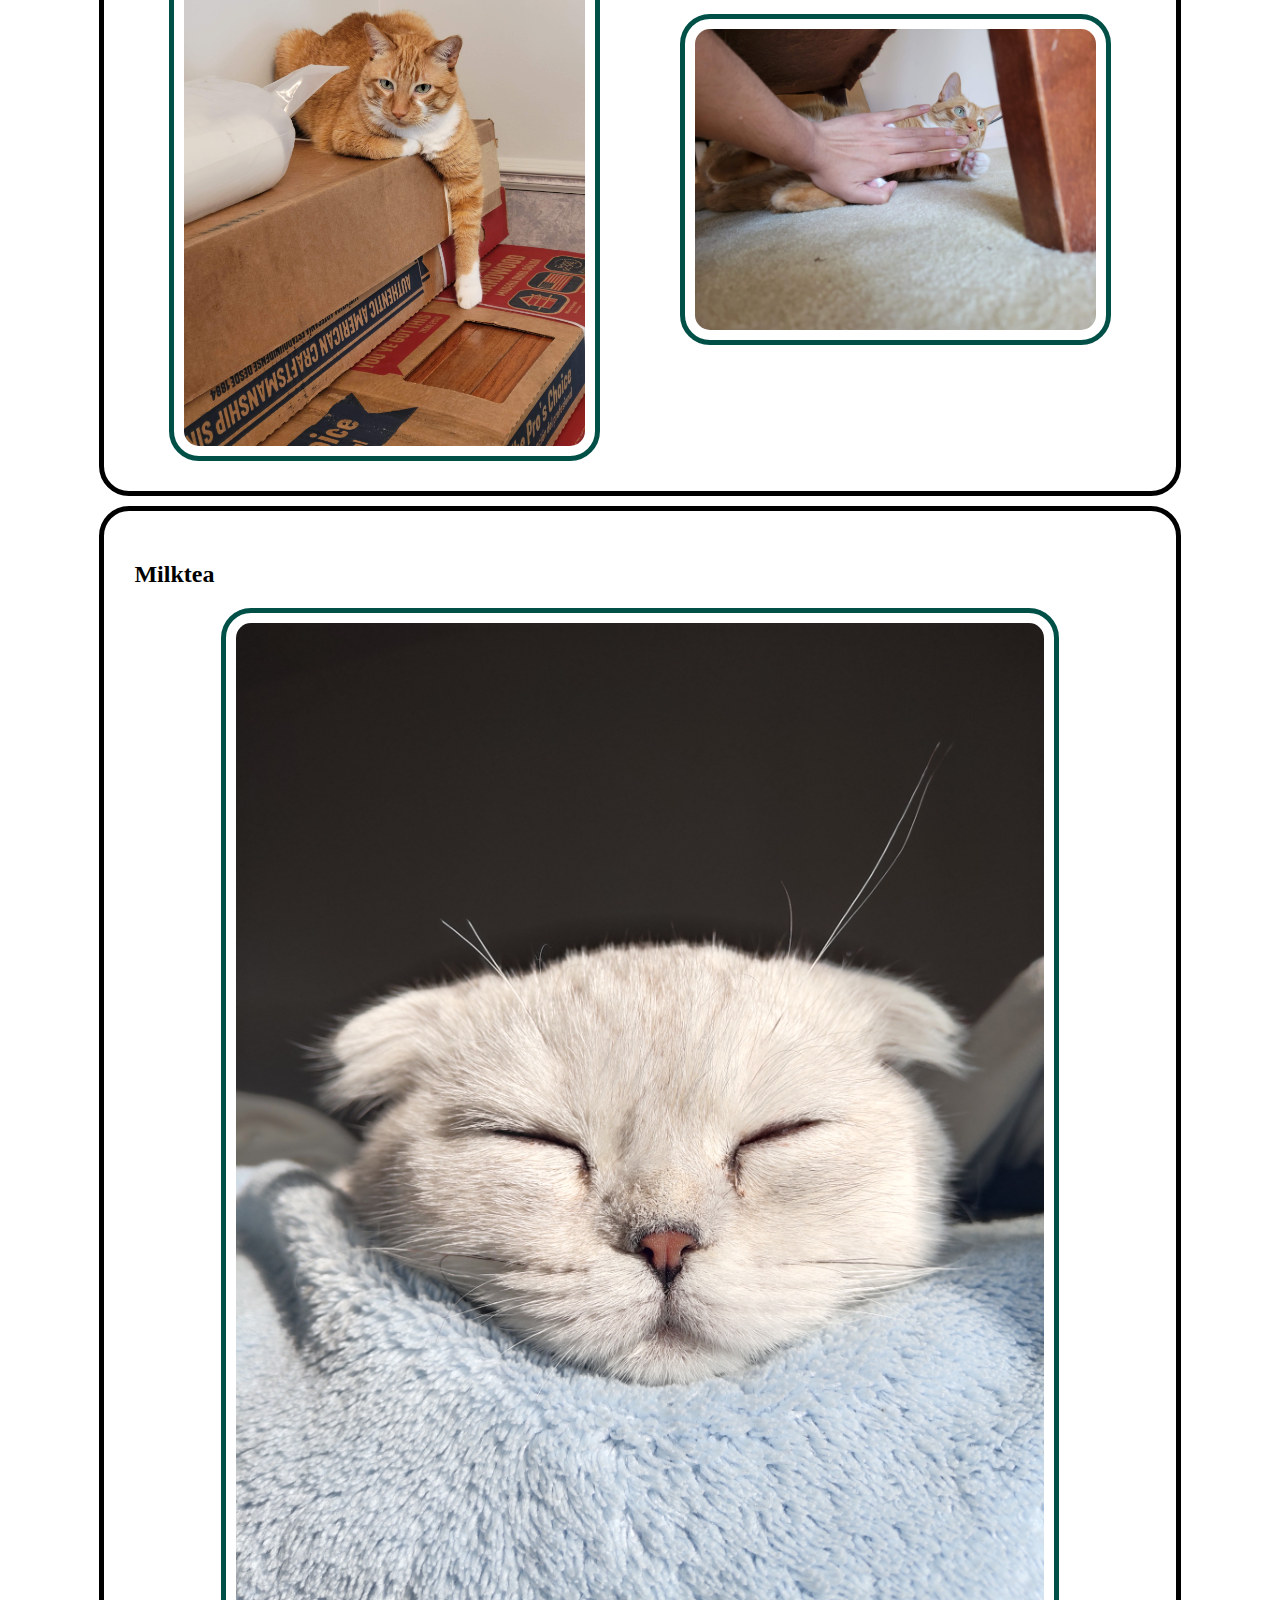
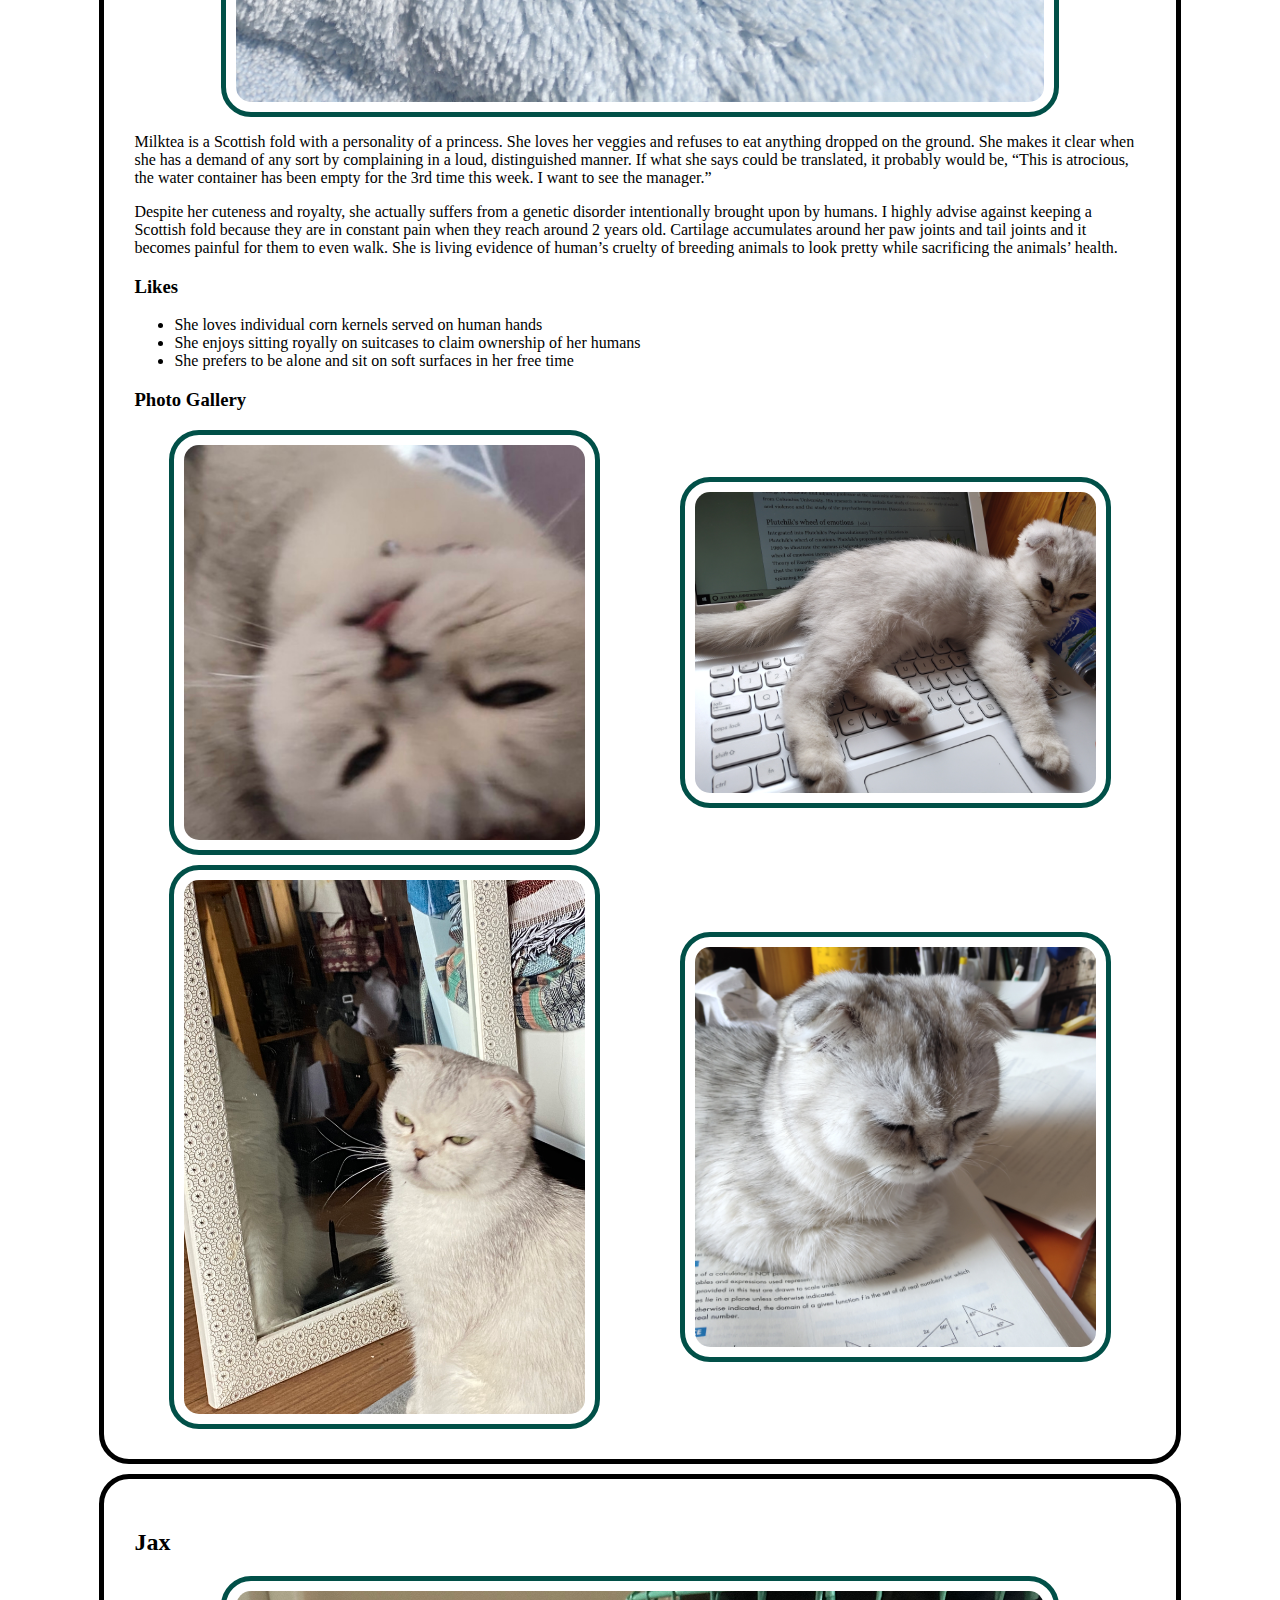
==== commit 258c6458: "Completed 1-4 on the index page" ====
--- a/index.html
+++ b/index.html
@@ -3,7 +3,7 @@
 <head>
     <meta charset="UTF-8">
     <meta name="viewport" content="width=device-width, initial-scale=1.0">
-    <link rel="stylesheet" type="text/css" href="css/reset.css" /> 
+    <!-- <link rel="stylesheet" type="text/css" href="css/reset.css" />  -->
     <link rel="stylesheet" type="text/css" href="css/style.css" /> 
     <title>Pets</title>
 </head>
@@ -12,155 +12,157 @@
     <header><h1>Pets</h1></header>
     <nav>
         <ul>
-            <li><a href="index.html">Home/Pets</a></li>
-            <li><a href="recipes.html">Recipes</a></li>
-            <li><a href="travel.html">Travel</a></li>
+            <li class="item-1 active"><div class="icon"></div><a href="index.html">Pets</a><div class="active-icon"></div></li>
+            <li class="item-2"><div class="icon"></div><a href="recipes.html">Recipes</a></li>
+            <li class="item-3"><div class="icon"></div><a href="travel.html">Travel</a></li>
         </ul>
     </nav>
     <main id="main">
-        <div>
+        <div class="pet">
             <h2>Luna</h2>
-            <img src="images/luna.PNG" width = "400" alt="Mini German shepherd sunbathing">
+            <img src="images/luna.PNG" alt="Mini German shepherd sunbathing">
 
             <p>Luna is a German shepherd mix and a fireball of energy. Oftentimes, destroying anything in her path she will take and hide all your socks, shoes, and clothes for her to chew on. She loves playing catch at the park, it always gives her the zoomies.</p> 
             <p>Luna is a very jealous, loving, and protective dog. She really embraces her inner chihuahua and will bark at any stranger, car, or noise at night. She makes the perfect guard dog. But she is not at all aggressive. Luna is all bark no bite!</p>
-            <h3>Photo Gallery</h3>
-            <img class="thumbnail" src="images/luna_puppy.PNG" width="200" alt = "Luna as a puppy">
-            <img class="thumbnail" src="images/luna_napping.PNG" width="200" alt="Luna’s afternoon nap">
-            <img class="thumbnail" src="images/luna_friends.PNG" width="200" alt="Luna, Lobi, Laith">
-            <img class="thumbnail" src="images/luna_evil.PNG"  width ="200" alt="Luna death stare">
-
             <h3>Likes</h3>
             <ul>
                 <li>Chicken</li>
                 <li>Park</li>
                 <li>Belly Rubs</li>
             </ul>
+            <h3>Photo Gallery</h3>
+            <div class="gallery">
+                <img class="thumbnail" src="images/luna_puppy.PNG" alt = "Luna as a puppy">
+                <img class="thumbnail" src="images/luna_napping.PNG" alt="Luna’s afternoon nap">
+                <img class="thumbnail" src="images/luna_friends.PNG" alt="Luna, Lobi, Laith">
+                <img class="thumbnail" src="images/luna_evil.PNG" alt="Luna death stare">
+            </div>
             <!-- Jahaira Flores -->
         </div>
-        <div>
+        <div class="pet">
             <h2>Cooper</h2>
-            <img src="images/cooper.jpeg" width = "400" alt="Border collie and lab mix laying his head on his stuffed animal toy">
+            <img src="images/cooper.jpeg" alt="Border collie and lab mix laying his head on his stuffed animal toy">
 
             <p>Cooper is an 8yr old border collie and lab mix. We rescued him from the Humane Society as a puppy! He loves going on long walks/runs, but he stops to sniff something every few steps. He’s pretty friendly, but he loves to loudly bark at delivery people who ring the doorbell.</p> 
-            <p>Whenever it’s movie night, Cooper has to join on the couch/bed or he feels left out. He loves to cuddle and pats on his tummy. Cooper will play fetch for about 2 or 3 rounds, but he quickly gets bored. He leaves his toys all around the house for the rest of the family to find.</p>
-            <h3>Photo Gallery</h3>
-            <img src="images/cooper_closeup.JPG" width ="200" alt = "Border collie / lab mix putting his face close to the camera">
-            <img src="images/cooper_smiling.JPG"  width ="200" alt="Black and white colored dog smiling directly at the camera">
-            <img src="images/cooper_flowers.jpeg"  width ="200" alt="Border collie / lab mix sniffing a bouquet of flowers in the sun">
-            <img src="images/cooper_puppy.JPG"  width ="200" alt="Small border collie / lab mix puppy laying on the carpet">
-
+            <p>Whenever it is movie night, Cooper has to join on the couch/bed or he feels left out. He loves to cuddle and pats on his tummy. Cooper will play fetch for about 2 or 3 rounds, but he quickly gets bored. He leaves his toys all around the house for the rest of the family to find.</p>
             <h3>Likes</h3>
             <ul>
                 <li>Peanut butter</li>
                 <li>Going on long walks</li>
                 <li>Sleeping</li>
             </ul>
+            <h3>Photo Gallery</h3>
+            <div class="gallery">
+                <img src="images/cooper_closeup.JPG" alt = "Border collie / lab mix putting his face close to the camera">
+                <img src="images/cooper_smiling.JPG" alt="Black and white colored dog smiling directly at the camera">
+                <img src="images/cooper_flowers.jpeg" alt="Border collie / lab mix sniffing a bouquet of flowers in the sun">
+                <img src="images/cooper_puppy.JPG" alt="Small border collie / lab mix puppy laying on the carpet">
+            </div>
             <!-- Chloe Emch -->
         </div>
-        <div>
+        <div class="pet">
             <h2>Jiji</h2>
-            <img src="images/table_jiji.jpg" width = "400" alt="Gorgeous gray tabby cat with yellow eyes. ">
+            <img src="images/table_jiji.jpg" alt="Gorgeous gray tabby cat with yellow eyes. ">
 
             <p>Jiji is a one year old gray tabby cat born in Miami, FL. She was adopted when she was a few weeks old. Her birthday is July 2nd 2022. Her favorite toy is her fish wand and her second favorite toy is a slinky.</p> 
             <p>In her free time she likes to sit on the windowsill and people watch. She also likes to collect any stray ponytails she can find in bathrooms, on the floor, and on bedside tables. She has a very high pitched meow and loves to be brushed.</p>
-
-            <h3>Photo Gallery</h3>
-            <img src="images/fridge_jiji.jpg" width ="200" alt = "Jiji sitting on a mini fridge. ">
-            <img src="images/suitcase_jiji.jpg"  width ="200" alt="Jiji hiding in a suitcase ">
-            <img src="images/floor_jiji.jpg"  width ="200" alt="Jiji waiting to play fetch. ">
-            <img src="images/bed_jiji.jpg"  width ="200" alt="Jiji taking a “cat nap”">
-
             <h3>Likes</h3>
             <ul>
                 <li>Slinkies</li>
                 <li>Eating plants</li>
                 <li>Hair ties </li>
             </ul>
+            <h3>Photo Gallery</h3>
+            <div class="gallery">
+                <img src="images/fridge_jiji.jpg" alt = "Jiji sitting on a mini fridge. ">
+                <img src="images/suitcase_jiji.jpg" alt="Jiji hiding in a suitcase ">
+                <img src="images/floor_jiji.jpg" alt="Jiji waiting to play fetch. ">
+                <img src="images/bed_jiji.jpg" alt="Jiji taking a “cat nap”">
+            </div>
             <!-- Luciana Solorzano -->
         </div>
-        <div>
+        <div class="pet">
             <h2>Cooky</h2>
-            <img src="images/cookysmiley.jpg" width = "400" alt="White and gray Bernedoodle sitting on a couch and smiling.">
+            <img src="images/cookysmiley.jpg" alt="White and gray Bernedoodle sitting on a couch and smiling.">
 
             <p>Cooky is an 11 month old Bernedoodle. He likes to play, run around, go on walks, eat snacks and treats (not his own dog food), get pets and belly rubs, and cuddle. You can usually find him playing with his toys in the living room, chilling in the office room with my dad, or cooling off in the garage.</p> 
-            <p>He’s still a baby, but he can get super hyper. Whenever someone rings the doorbell, Cooky gets really excited, barking and dashing towards the front door. He also jumps really high when he’s hyper and wags his tail like crazy. Overall, though, he likes to chill and cuddle just as much as he likes to play.</p>
-
-            <h3>Photo Gallery</h3>
-            <img src="images/cookytreat.jpg" width ="200" alt = "Cooky eating one of his favorite treats while lying on the ground">
-            <img src="images/cookytired.jpg"  width ="200" alt="Cooky tired laying on the ground">
-            <img src="images/cookycone.jpg"  width ="200" alt="Cooky with long hair sitting with a dog cone on his head">
-            <img src="images/cookyzoom.jpg"  width ="200" alt="Zoomed in Cooky, but while I was taking the picture he moved so it’s blurry">
-
+            <p>He is still a baby, but he can get super hyper. Whenever someone rings the doorbell, Cooky gets really excited, barking and dashing towards the front door. He also jumps really high when he’s hyper and wags his tail like crazy. Overall, though, he likes to chill and cuddle just as much as he likes to play.</p>
             <h3>Likes</h3>
             <ul>
                 <li>Dog cookies</li>
                 <li>Pets and belly rubs</li>
                 <li>Running around the house</li>
             </ul>
+            <h3>Photo Gallery</h3>
+            <div class="gallery">
+                <img src="images/cookytreat.jpg" alt = "Cooky eating one of his favorite treats while lying on the ground">
+                <img src="images/cookytired.jpg" alt="Cooky tired laying on the ground">
+                <img src="images/cookycone.jpg" alt="Cooky with long hair sitting with a dog cone on his head">
+                <img src="images/cookyzoom.jpg" alt="Zoomed in Cooky, but while I was taking the picture he moved so it’s blurry">
+            </div>
             <!-- Saicharan Vemuri -->
         </div>
-        <div>
+        <div class="pet">
             <h2>Cheeto (Chicken)</h2>
-            <img src="images/cheeto_cattree.jpg" width = "400" alt="Orange cat hanging paws off a cat tower">
+            <img src="images/cheeto_cattree.jpg" alt="Orange cat hanging paws off a cat tower">
 
             <p>Cheeto is a cat who likes to eat a lot and play a lot. He has an obsession with his grandpa (human) and tries to get outside every single day. If he isn’t causing problems, he is usually hiding in a seven foot tall cat tree and sleeping.</p> 
             <p>Another name for Cheeto is Chicken, because sometimes he sits very scrunched up and ends up looking like a rotisserie chicken. He was nicknamed this by one of his friends, and now he understands it as his own name. He is about six years old and still acts like a younger cat, despite being middle-aged.</p>
-
-            <h3>Photo Gallery</h3>
-            <img src="images/cheeto_carpet.jpg" width ="200" alt = "Cheeto laying sideways on the carpet">
-            <img src="images/cheeto_moon.jpg"  width ="200" alt="Cheeto lying in the sun in a half moon crescent shape">
-            <img src="images/cheeto_boxes.jpg"  width ="200" alt="Cheeto lying on boxes with one leg hanging off.">
-            <img src="images/cheeto_attack.jpg"  width ="200" alt="Cheeto attacking a hand trying to pet him.">
-
             <h3>Likes</h3>
             <ul>
                 <li>Treats</li>
                 <li>Exploring</li>
                 <li>My Dad</li>
             </ul>
+            <h3>Photo Gallery</h3>
+            <div class="gallery">
+                <img src="images/cheeto_carpet.jpg" alt = "Cheeto laying sideways on the carpet">
+                <img src="images/cheeto_moon.jpg" alt="Cheeto lying in the sun in a half moon crescent shape">
+                <img src="images/cheeto_boxes.jpg" alt="Cheeto lying on boxes with one leg hanging off.">
+                <img src="images/cheeto_attack.jpg" alt="Cheeto attacking a hand trying to pet him.">
+            </div>
             <!-- Divya Shankar -->
         </div>
-        <div>
+        <div class="pet">
             <h2>Milktea</h2>
-            <img src="images/Main.JPG" width = "400" alt="Milktea taking nap">
+            <img src="images/Main.JPG" alt="Milktea taking nap">
 
             <p>Milktea is a Scottish fold with a personality of a princess. She loves her veggies and refuses to eat anything dropped on the ground. She makes it clear when she has a demand of any sort by complaining in a loud, distinguished manner. If what she says could be translated, it probably would be, “This is atrocious, the water container has been empty for the 3rd time this week. I want to see the manager.”</p> 
             <p>Despite her cuteness and royalty, she actually suffers from a genetic disorder intentionally brought upon by humans. I highly advise against keeping a Scottish fold because they are in constant pain when they reach around 2 years old. Cartilage accumulates around her paw joints and tail joints and it becomes painful for them to even walk. She is living evidence of human’s cruelty of breeding animals to look pretty while sacrificing the animals’ health.  </p>
-
-            <h3>Photo Gallery</h3>
-            <img src="images/Milktea_comfy.jpg" width ="200" alt="Milktea enjoying a good massage">
-            <img src="images/Milktea_laptop.JPG" width ="200" alt="Baby Milktea On Laptop">
-            <img src="images/Milktea_mirror.jpeg" width ="200" alt="Milktea sighing at mirror">
-            <img src="images/Milktea_catbox.JPG" width ="200" alt="Milktea Catbox position">
-
             <h3>Likes</h3>
             <ul>
                 <li>She loves individual corn kernels served on human hands</li>
                 <li>She enjoys sitting royally on suitcases to claim ownership of her humans</li>
                 <li>She prefers to be alone and sit on soft surfaces in her free time</li>
             </ul>
+            <h3>Photo Gallery</h3>
+            <div class="gallery">
+                <img src="images/Milktea_comfy.jpg" alt="Milktea enjoying a good massage">
+                <img src="images/Milktea_laptop.JPG" alt="Baby Milktea On Laptop">
+                <img src="images/Milktea_mirror.jpeg" alt="Milktea sighing at mirror">
+                <img src="images/Milktea_catbox.JPG" alt="Milktea Catbox position">
+            </div>
             <!-- Olive Ren -->
         </div>
-        <div>
+        <div class="pet">
             <h2>Jax</h2>
-            <img src="images/Jax.jpg" width = "400" alt="A black and white kitten sitting down and wearing a yellow collar.">
+            <img src="images/Jax.jpg" alt="A black and white kitten sitting down and wearing a yellow collar.">
 
             <p>Jax is a kitten, about five months old that I found this summer at a gas station while traveling to Marquette, Michigan. He was scared and malnourished, crying in the parking lot. I took him with me and after some healthy meals and a trip to the vet he is doing great!</p> 
             <p>My roommates and I just recently moved and Jax has been having a hard time getting used to the large house since we were previously living in a small apartment. Jax is incredibly playful and loves to run around, but when he is sleepy he is happy to be held. </p>
-
-            <h3>Photo Gallery</h3>
-            <img src="images/JaxandMax.jpg" width ="200" alt="Black and white kitten standing on the driver’s arm while on a road trip.">
-            <img src="images/JaxHarlowLake.jpg" width ="200" alt="Black and white kitten on a leash standing on a rock above a lake. ">
-            <img src="images/JaxSleeping.jpg" width ="200" alt="Black and white kitten sleeping on a windowsill.">
-            <img src="images/JaxDashboard.jpg" width ="200" alt="Black and white kitten lying on the dashboard of a car while crossing the Mackinac Bridge.">
-
             <h3>Likes</h3>
             <ul>
                 <li>Toys</li>
                 <li>Going outside</li>
                 <li>Attention</li>
             </ul>
+            <h3>Photo Gallery</h3>
+            <div class="gallery">
+                <img src="images/JaxandMax.jpg" alt="Black and white kitten standing on the drivers arm while on a road trip.">
+                <img src="images/JaxHarlowLake.jpg" alt="Black and white kitten on a leash standing on a rock above a lake. ">
+                <img src="images/JaxSleeping.jpg" alt="Black and white kitten sleeping on a windowsill.">
+                <img src="images/JaxDashboard.jpg" alt="Black and white kitten lying on the dashboard of a car while crossing the Mackinac Bridge.">
+            </div>
             <!-- Grace Jermstad -->
         </div>
     </main>
--- a/css/style.css
+++ b/css/style.css
@@ -1,35 +1,138 @@
 body {
-    background-color: #56d582;
     color: #000000;
 }
 
-h1 {
-    font-size: x-large;
-    font-family: 'Courier New', Courier, monospace;
-    text-align: center;
-    color: #015048;
+/* Header */
+
+#skip {
+    position: fixed;
+    top: -20px;
 }
 
-h2, h3{
-    font-size: large;
-    font-family: 'Franklin Gothic Medium', 'Arial Narrow', Arial, sans-serif;
-    color: #4f0981;
+h1 {
+    text-align: center;
+    margin-top: 20px;
 }
 
-p {
-    line-height: 25px;
+/* Navigation */
+
+nav {
+    display: block;
+    width: 95%;
+    margin: 0px auto;
+}
+
+nav li:hover {
+    background-color: #22282c;
+}
+
+nav ul {
+    padding-left: 0px;
+}
+
+nav li {
+    display: block;
+    padding: 2px 0px;
+    background-color: #4e5c64;
+}
+
+.item-1 {
+    border-radius: 10px 10px 0px 0px;
+}
+
+.item-3 {
+    border-radius: 0px 0px 10px 10px;
+}
+
+.active {
+    background-color: #023b06;
+}
+
+.active-icon {
+    display: inline-block;
+    width: 5px;
+    height: 5px;
+    border: 2px solid whitesmoke;
+    background-color: whitesmoke;
+    border-radius: 100%;
+    margin-left: 10px;
+}
+
+nav a {
+    display: inline;
+    text-decoration: none;
+    padding-left: 10px;
+    color: white;
+    width: 100%;
+}
+
+@keyframes icon-transformation {
+    from {border-radius: 100%;}
+    to {border-radius: 0%;}
+}
+
+.icon {
+    display: none;
+    visibility: hidden;
+    width: 5px;
+    height: 5px;
+    border: 2px solid whitesmoke;
+    background-color: whitesmoke;
+    border-radius: 100%;
+    margin-left: 10px;
+}
+
+li:hover .icon {
+    display: inline-block;
+    visibility: visible;
+    animation-name: icon-transformation;
+    animation-duration: 3s;
+}
+
+li:hover a {
+    padding-left: 10px;
+}
+
+/* Pets */
+
+div {
+    width:80%;
+    margin: auto;
+}
+
+div.pet {
+    border: 5px solid black;
+    border-radius: 30px;
+    padding: 30px;
+    margin: 0px auto 10px auto;
 }
 
 img {
-    border-width: 5px;
-    border-style: solid;
-    border-color: #015048;
+    display: block;
+    width: 80%;
+    border: 5px solid #015048;
     padding: 10px;
-    margin: 20px;
-    border-top-right-radius: 30px;
+    margin: auto;
+    border-radius: 30px;
 }
 
-li {
-    display: inline-block;
-    margin-left: 50px;
+div.gallery {
+    width: 100%;
+    display: grid;
+    grid-template-columns: 1fr 1fr;
+    gap: 10px;
+}
+
+/* Travel */
+
+figure {
+    display: grid;
+    margin-left: 0px;
+    grid-template-columns: 10fr 1fr;
+    gap: 10px;
+    width: 100%;
+}
+
+figcaption {
+    margin: auto;
 }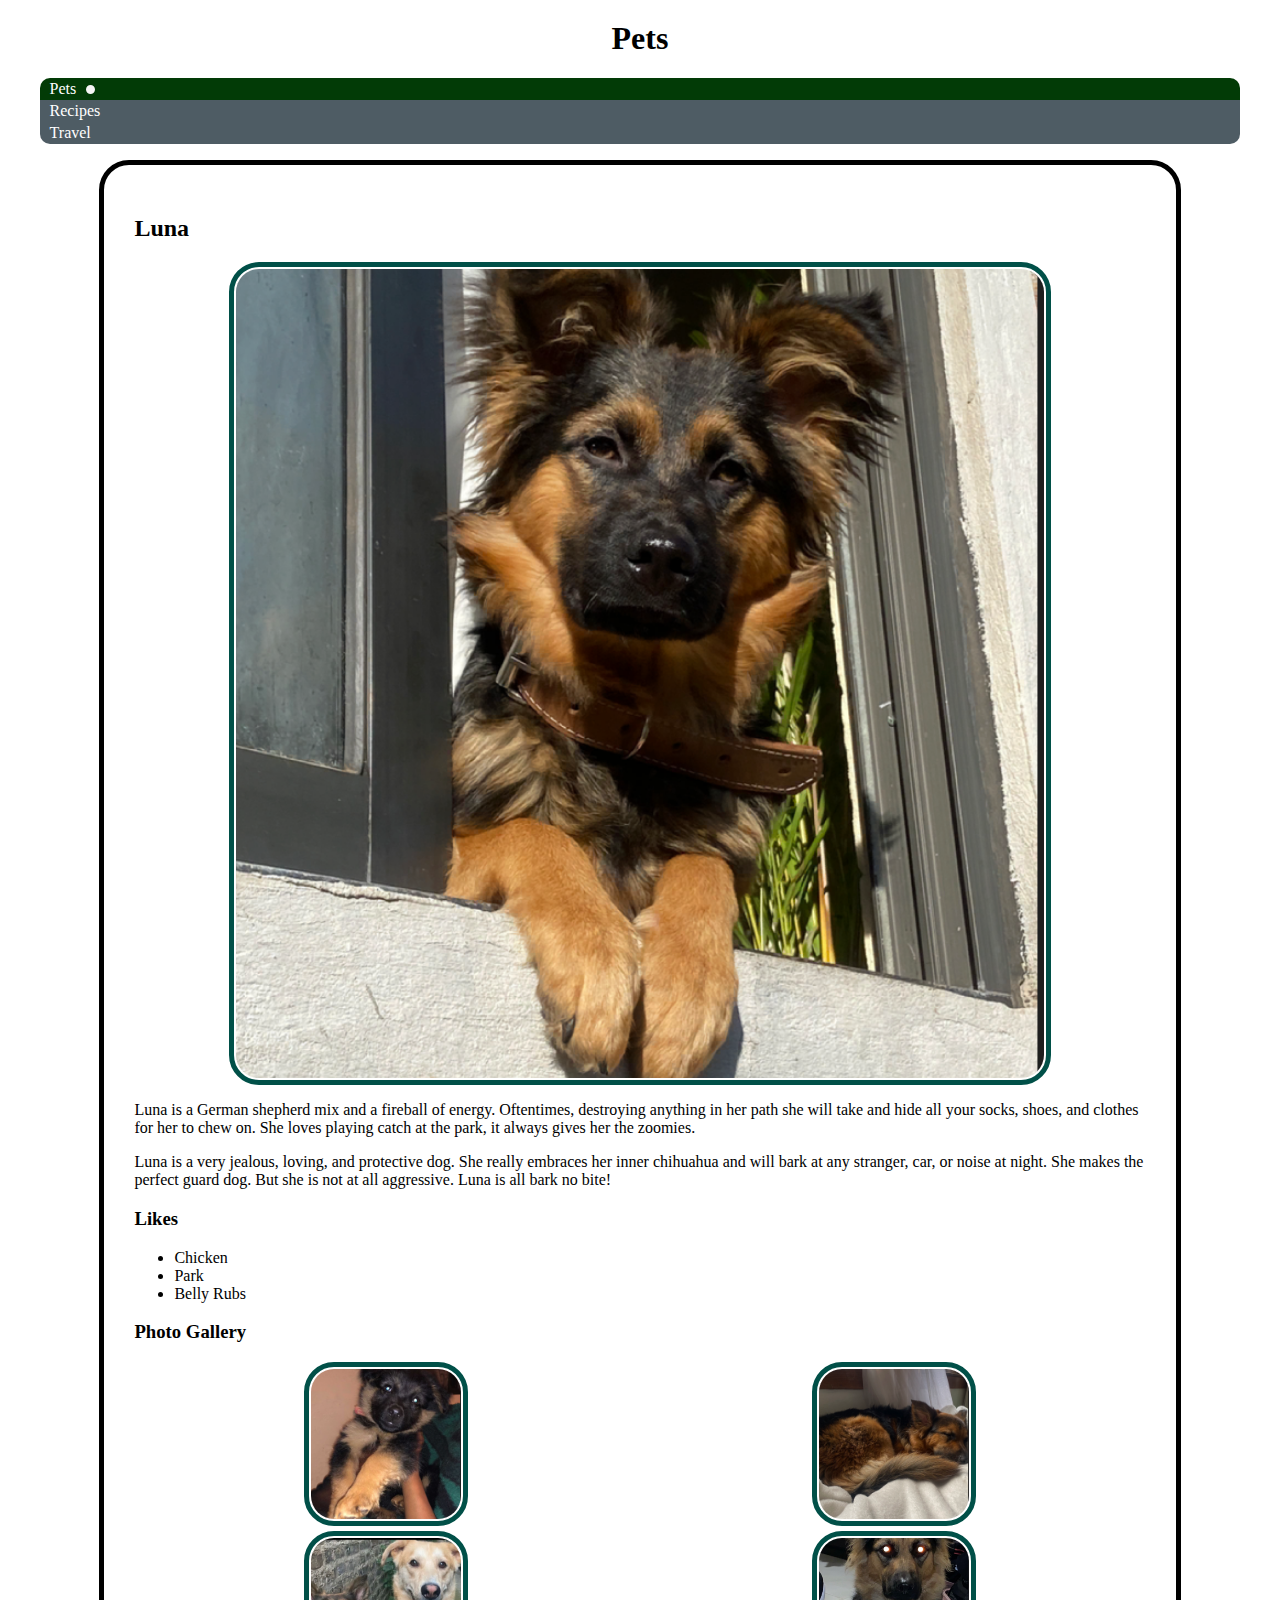
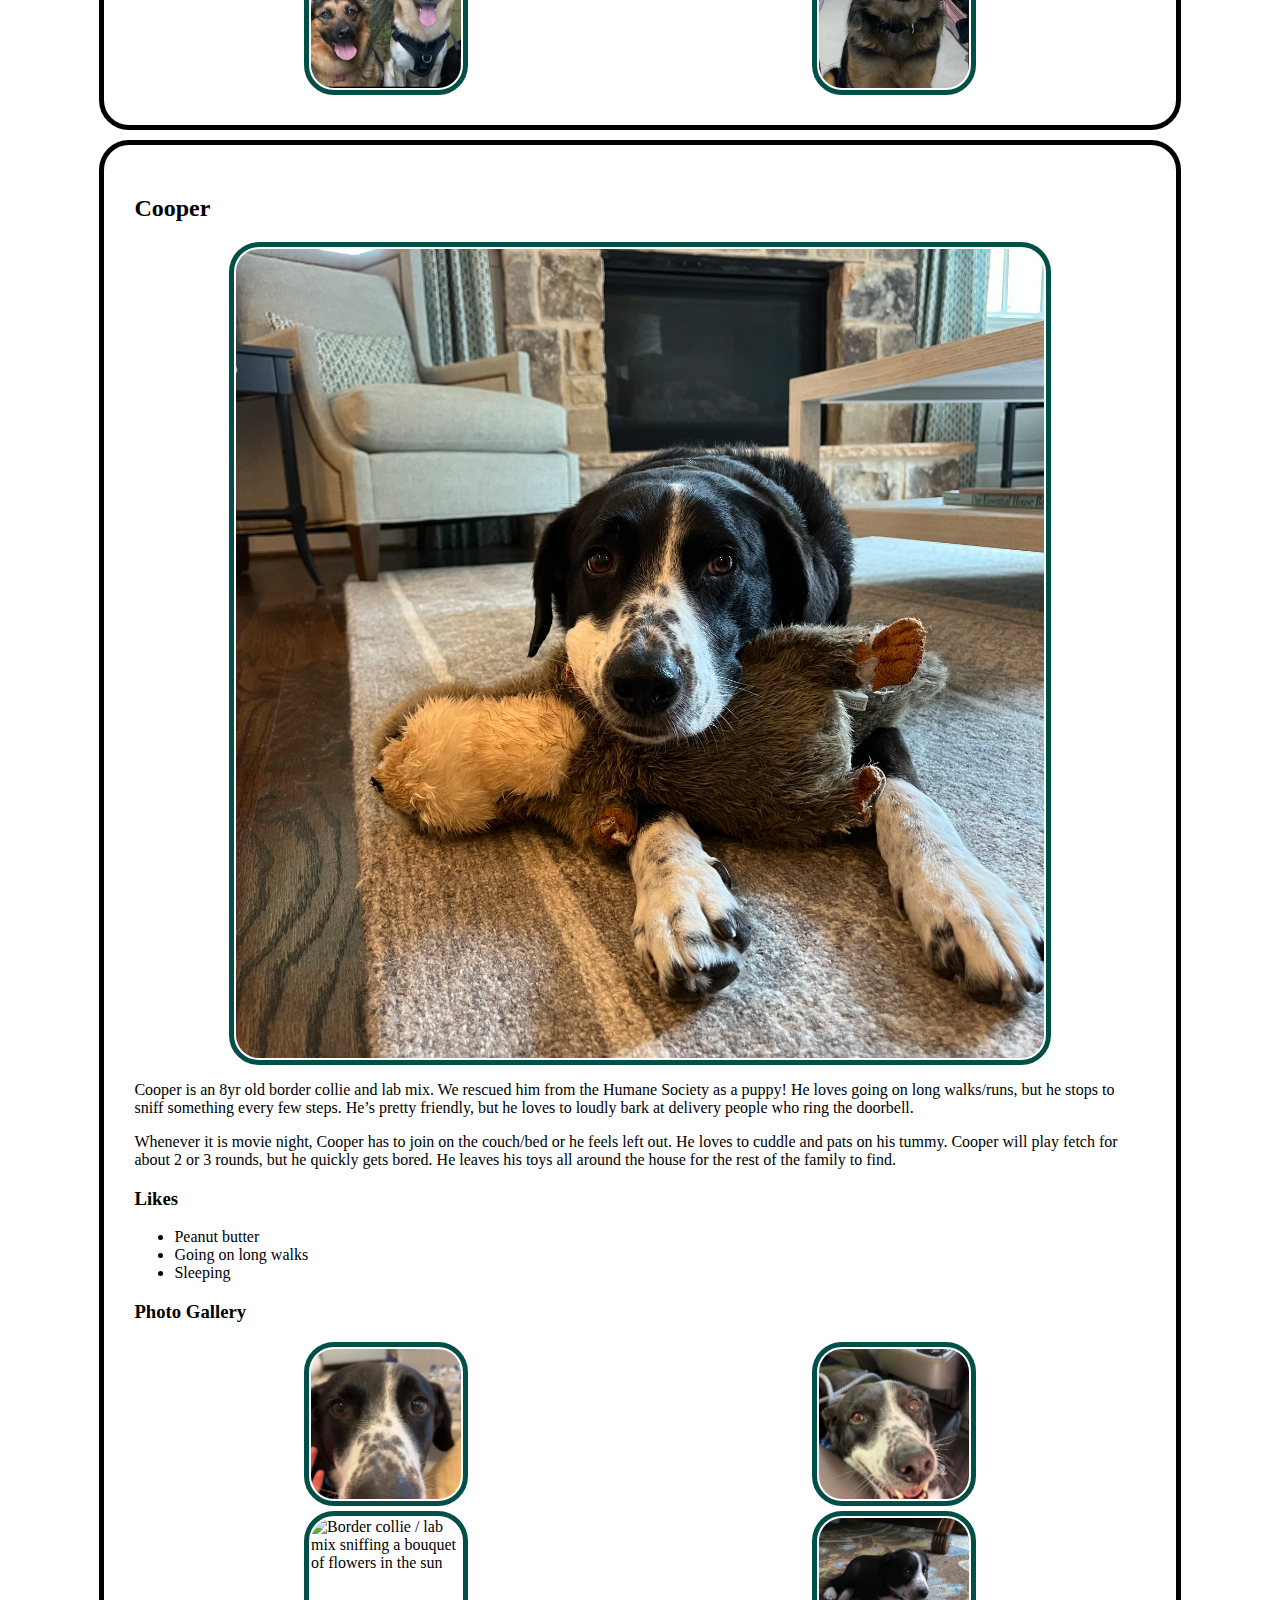
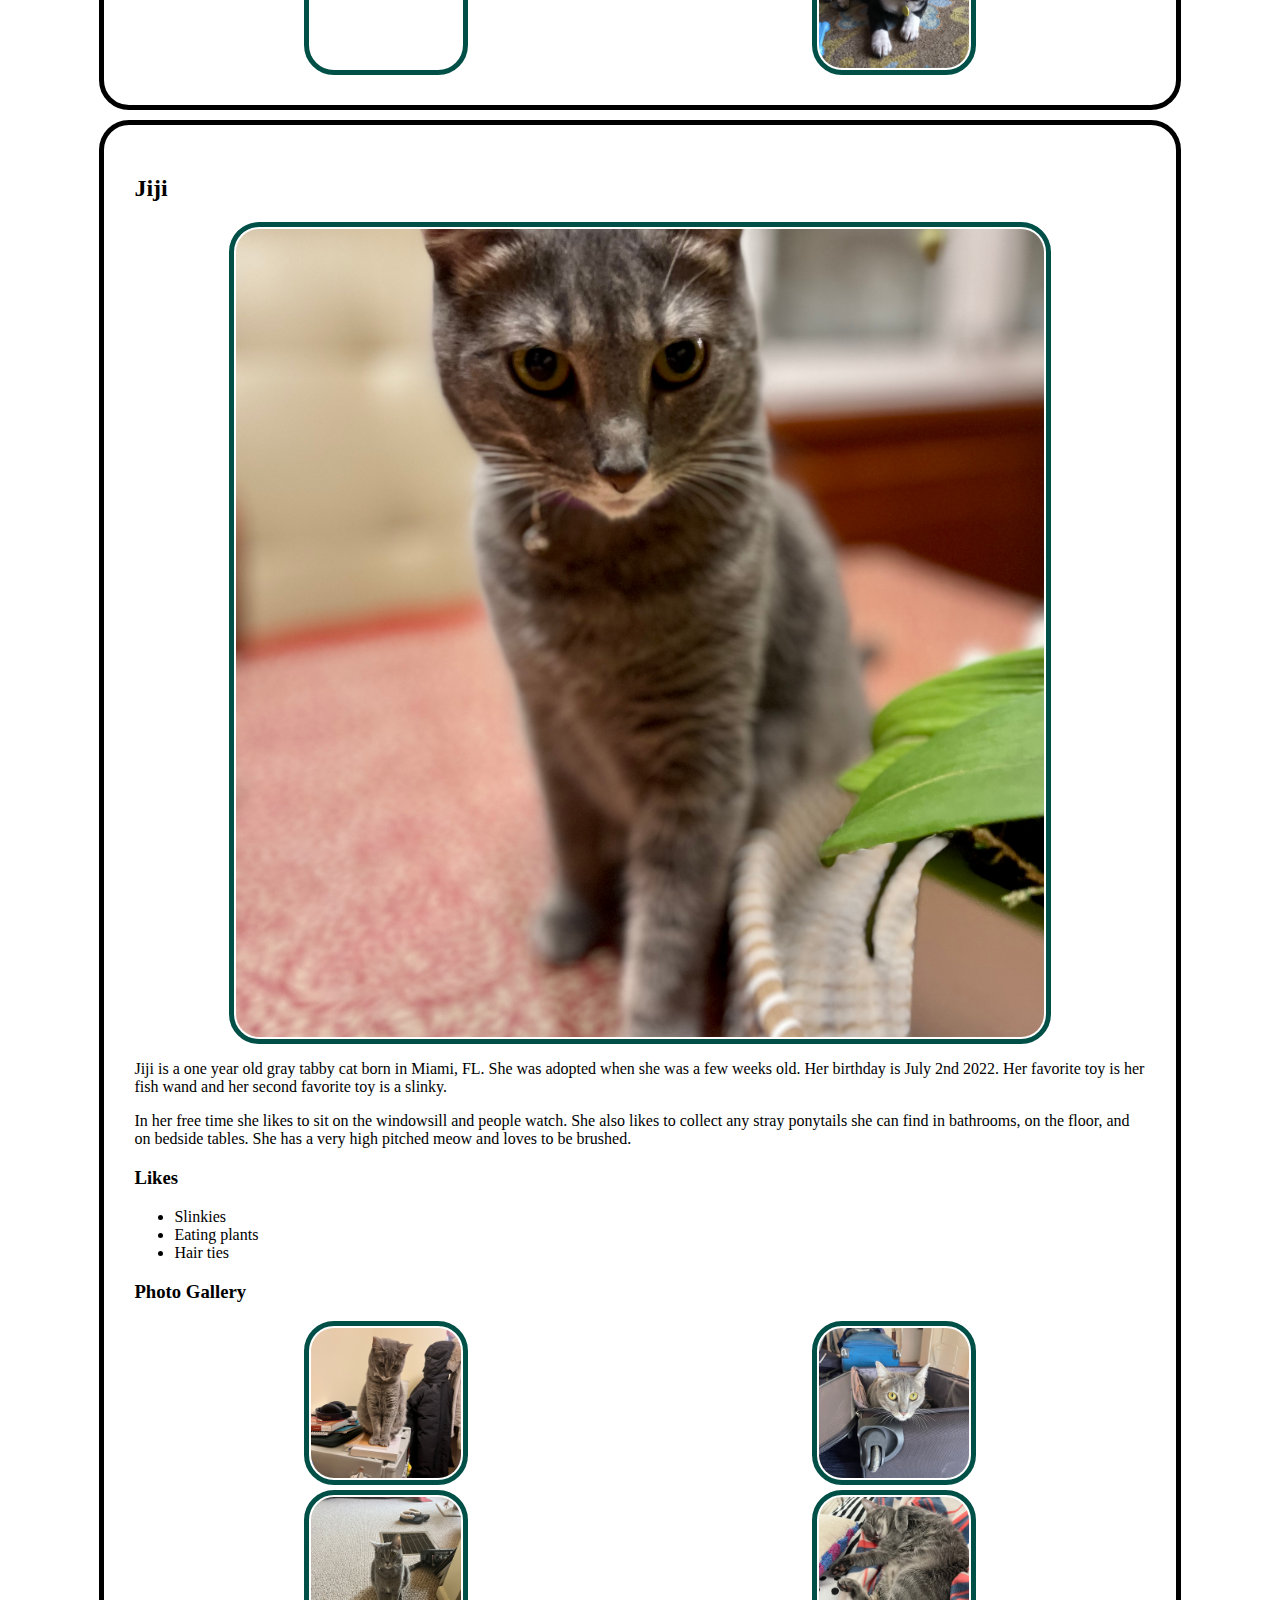
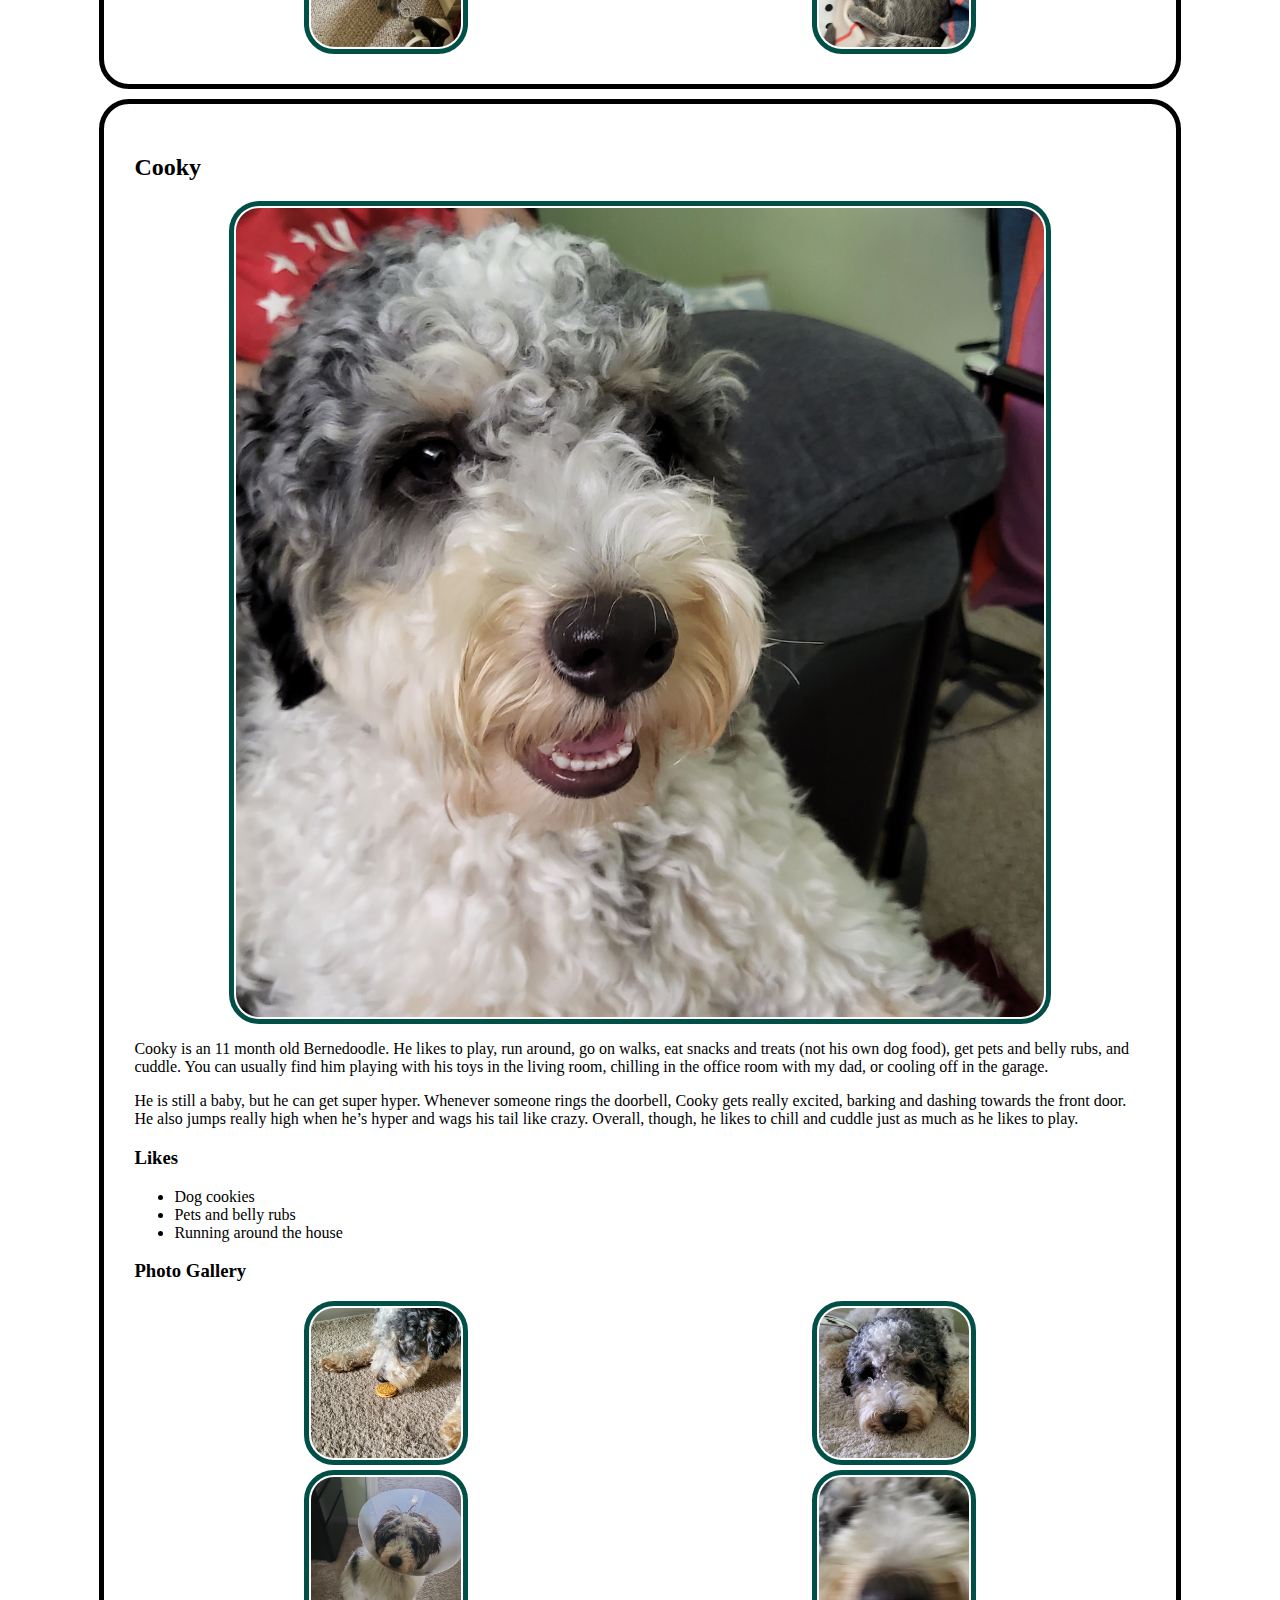
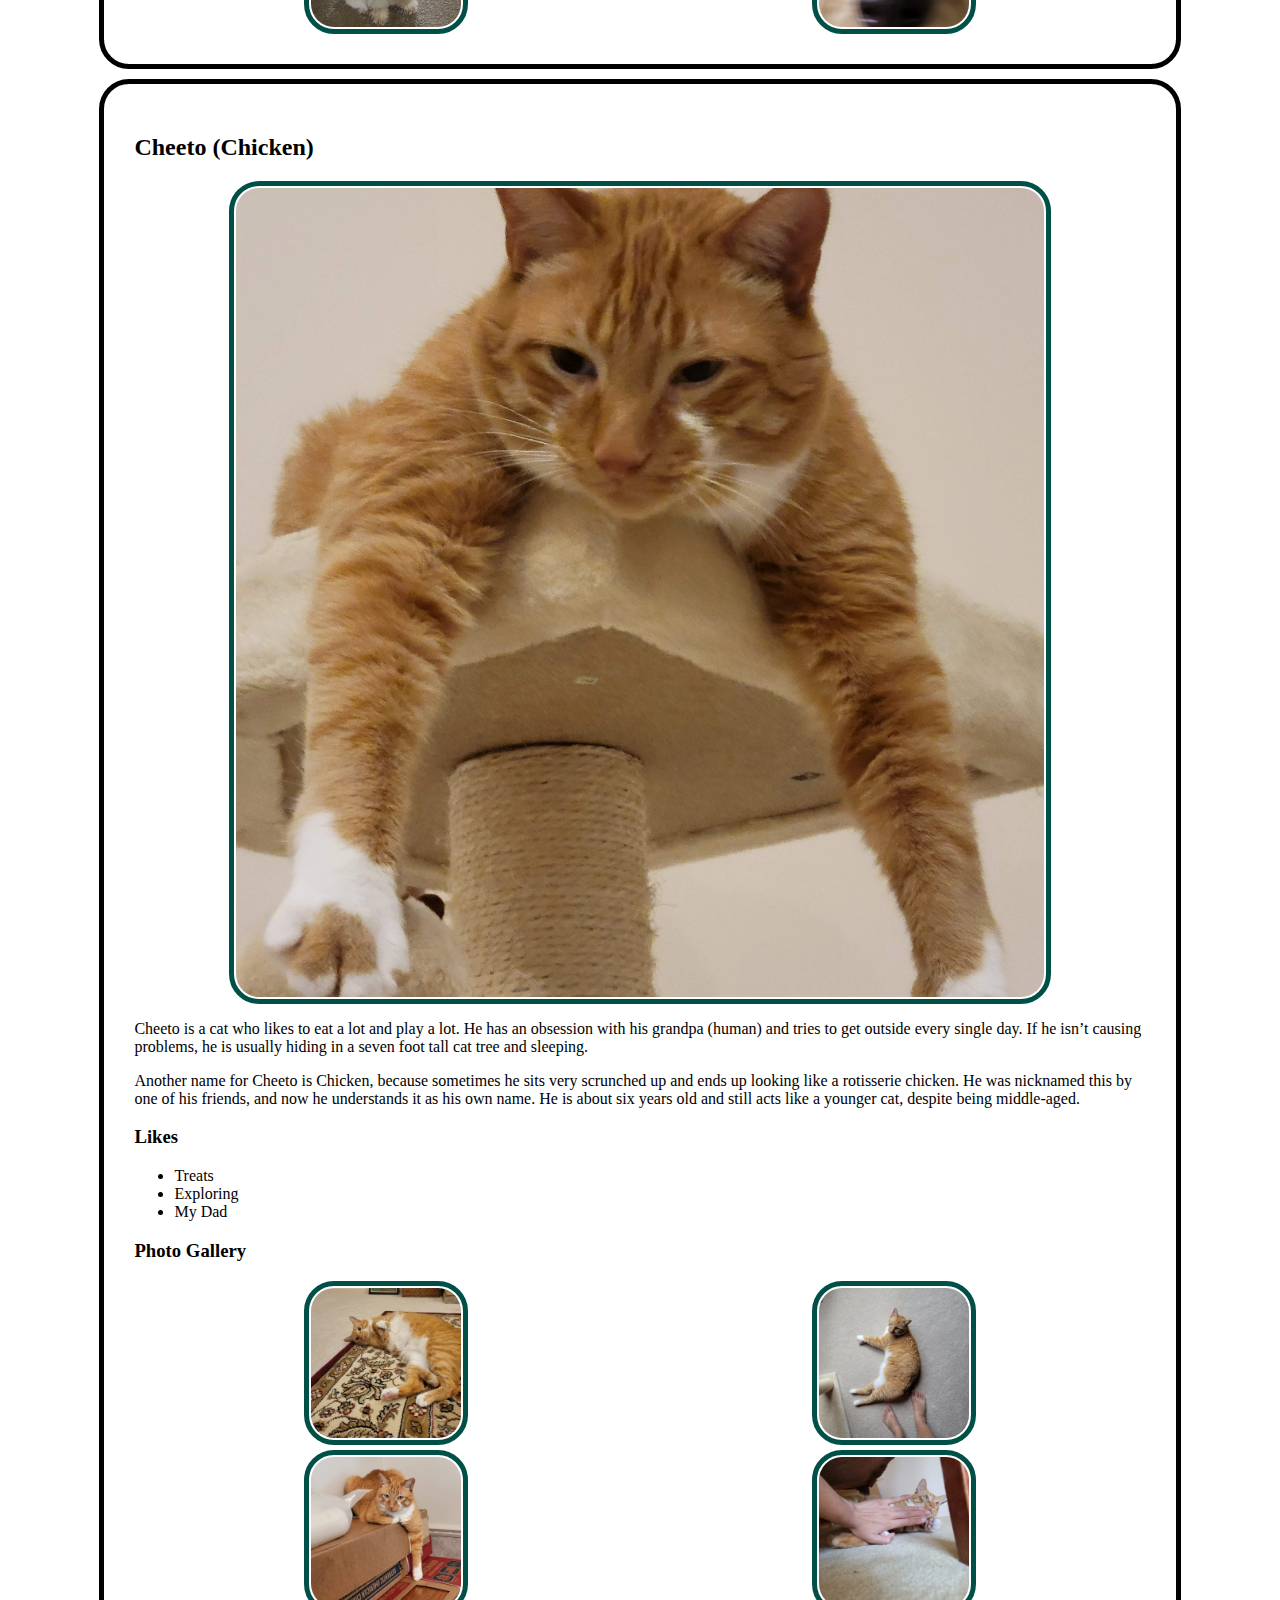
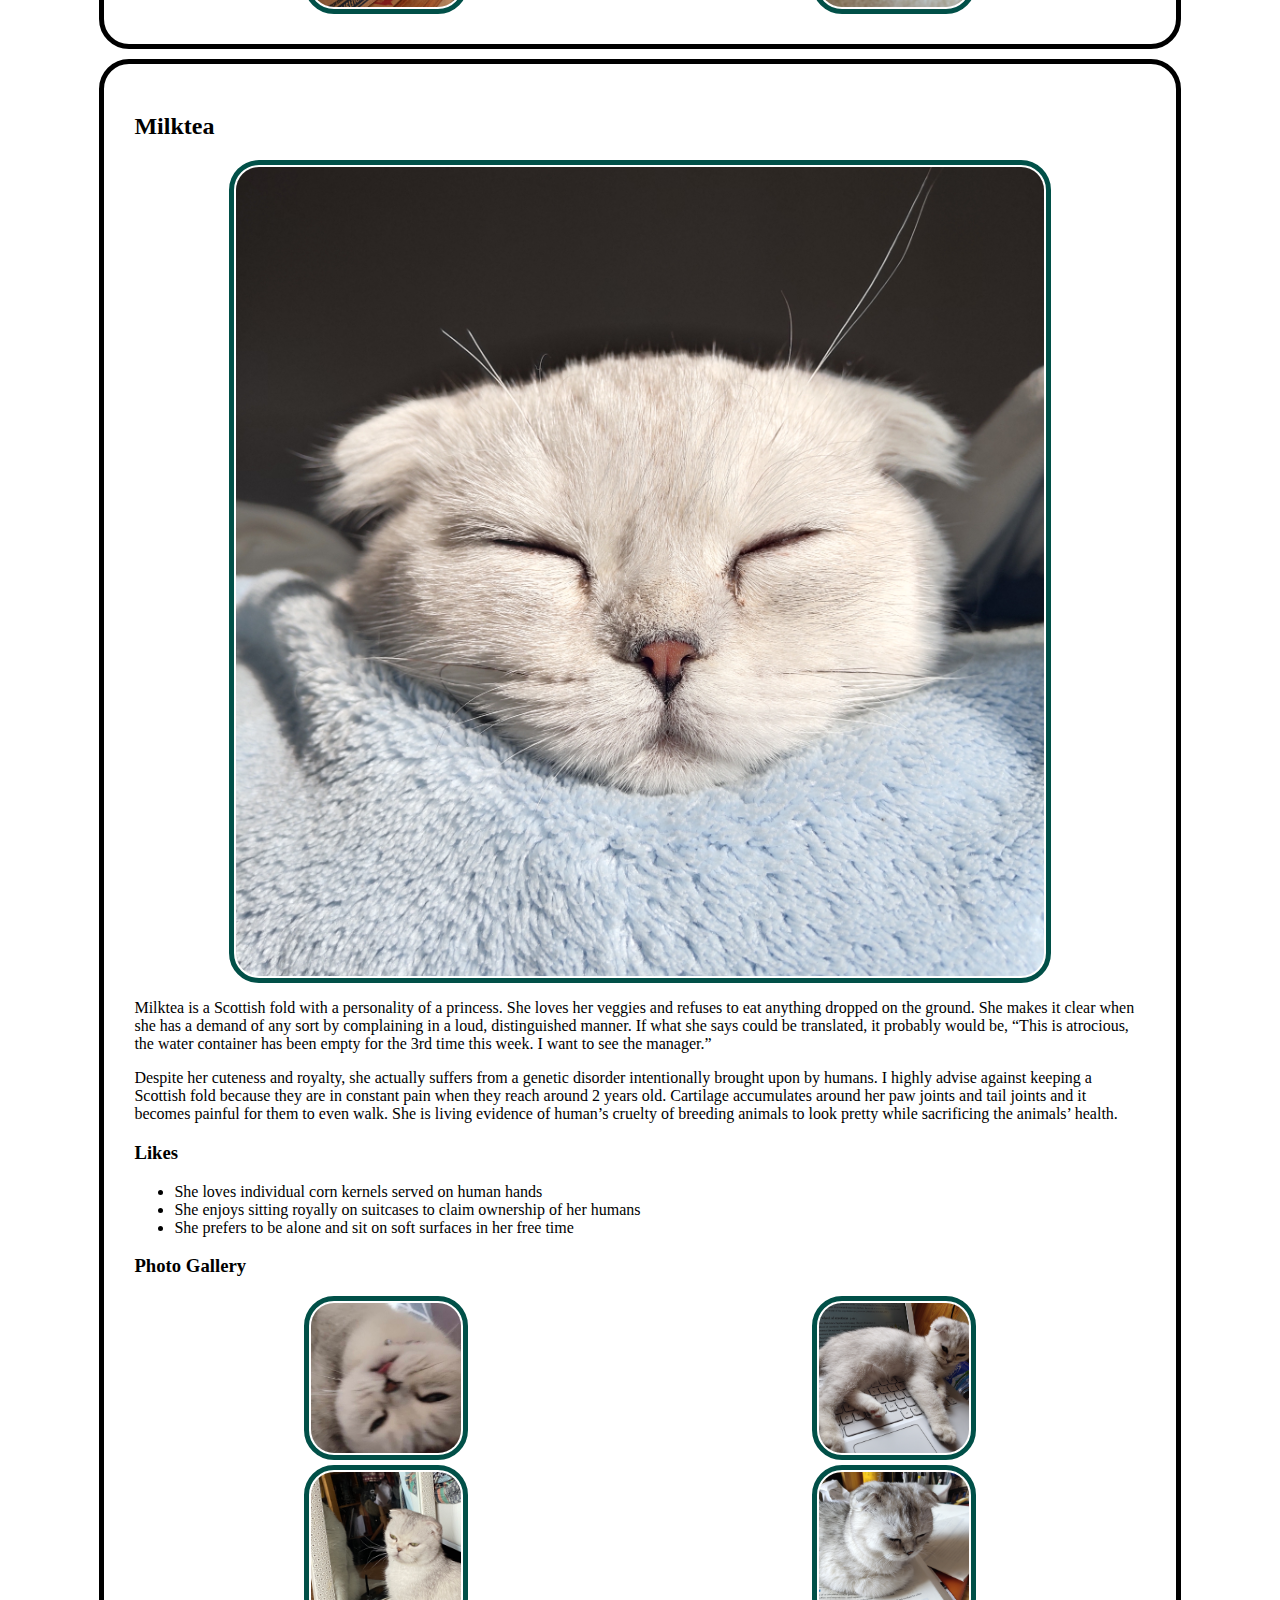
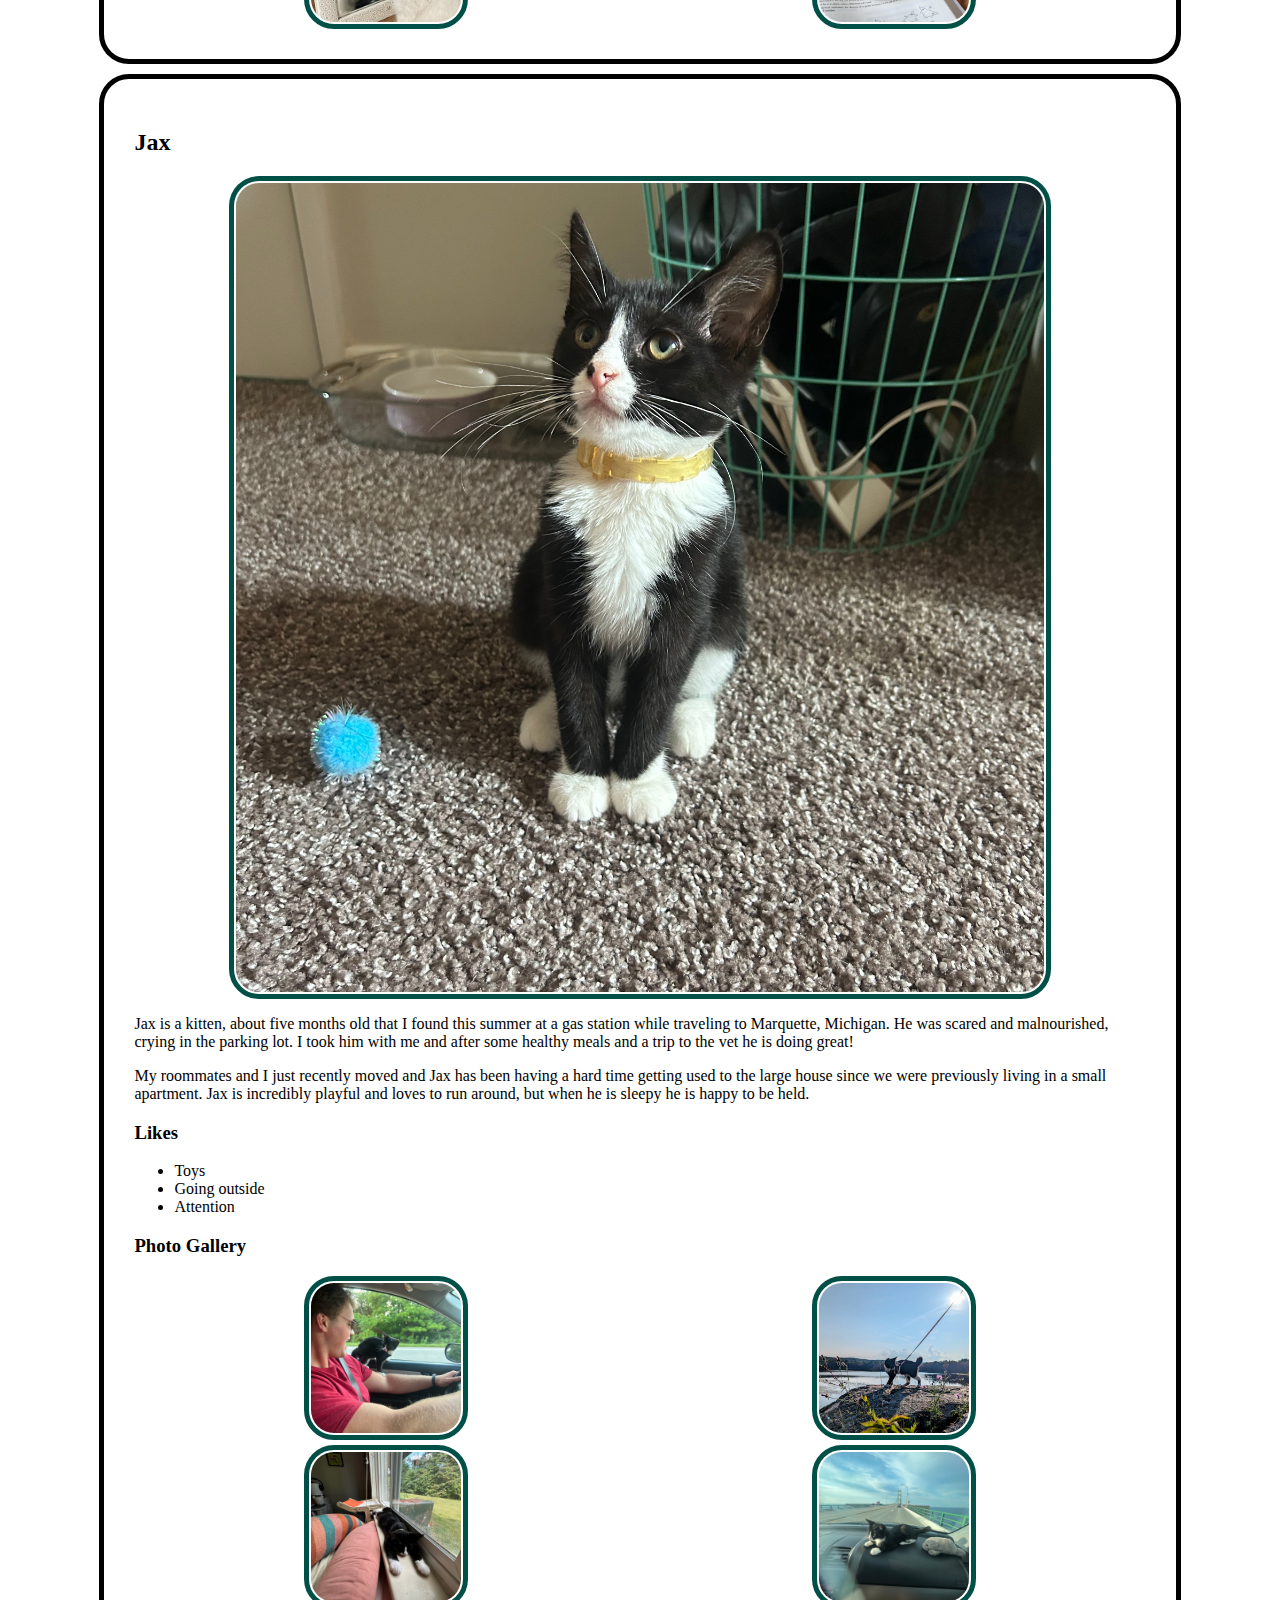
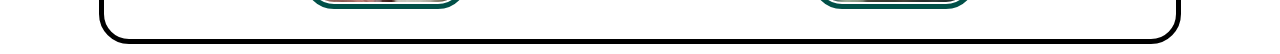
==== commit afc5e941: "Image size changes, nav update, and more updates" ====
--- a/index.html
+++ b/index.html
@@ -12,7 +12,7 @@
     <header><h1>Pets</h1></header>
     <nav>
         <ul>
-            <li class="item-1 active"><div class="icon"></div><a href="index.html">Pets</a><div class="active-icon"></div></li>
+            <li class="item-1 active"><div class="icon"></div><a href="index.html">Pets<div class="active-icon"></div></a></li>
             <li class="item-2"><div class="icon"></div><a href="recipes.html">Recipes</a></li>
             <li class="item-3"><div class="icon"></div><a href="travel.html">Travel</a></li>
         </ul>
--- a/css/style.css
+++ b/css/style.css
@@ -59,16 +59,17 @@
 }
 
 nav a {
-    display: inline;
+    display: inline-block;
     text-decoration: none;
     padding-left: 10px;
     color: white;
-    width: 100%;
+    width: 90%;
 }
 
 @keyframes icon-transformation {
-    from {border-radius: 100%;}
-    to {border-radius: 0%;}
+    0% {border-radius: 100%;}
+    50% {border-radius: 0%;}
+    100% {border-radius: 100%;}
 }
 
 .icon {
@@ -87,6 +88,14 @@
     visibility: visible;
     animation-name: icon-transformation;
     animation-duration: 3s;
+    animation-iteration-count: infinite;
+}
+
+@media (prefers-reduced-motion: reduce) {
+
+    li:hover .icon {
+        animation-iteration-count: 0;
+    }
 }
 
 li:hover a {
@@ -100,18 +109,26 @@
     margin: auto;
 }
 
-div.pet {
+div.pet, div.recipe, div.location{
     border: 5px solid black;
     border-radius: 30px;
     padding: 30px;
     margin: 0px auto 10px auto;
 }
 
-img {
-    display: block;
+div.pet > img, div.starting-image > img{
     width: 80%;
+    height: auto;
+}
+
+img{
+    aspect-ratio: 1 / 1;
+    display: block;
+    width: 150px;
+    height: 150px;
+    object-fit: cover;
     border: 5px solid #015048;
-    padding: 10px;
+    padding: 2px;
     margin: auto;
     border-radius: 30px;
 }
@@ -120,19 +137,65 @@
     width: 100%;
     display: grid;
     grid-template-columns: 1fr 1fr;
-    gap: 10px;
+    gap: 5px;
+    justify-content: center;
 }
 
 /* Travel */
 
+.gif {
+    display: block;
+}
+
+.img {
+    display: none;
+}
+
+@media (prefers-reduced-motion: reduce) {
+
+    .gif { display: none; }
+    .img { display: block; } 
+}
+
+/* .gallery-figure {
+    display: grid;
+    margin: auto;
+    grid-template-columns: 1fr 1fr;
+    gap: 5px;
+    width: 100%;
+    justify-content: center;
+} */
+
 figure {
-    display: grid;
-    margin-left: 0px;
-    grid-template-columns: 10fr 1fr;
-    gap: 10px;
+    display: block;
+    margin-block-start: 0;
+    margin-block-end: 0;
+    margin-inline-start: 0;
+    margin-inline-end: 0;
+}
+
+/* .gallery-figure {
+    display: inline-block;
     width: 100%;
 }
 
-figcaption {
-    margin: auto;
-}+figure {
+    display: inline-block;
+    width: 30%;
+} */
+
+/* figure > figcaption {
+    background-color:rgba(255, 255, 255, 0.8);
+    z-index: 1;
+    position: relative;
+    width: 80%;
+    top: -110px;
+    margin: auto;
+    opacity: 1;
+    display: inline-block;
+    border-radius: 5px;
+} */
+
+/* img:hover + figcaption {
+    opacity: 0.8;
+} */
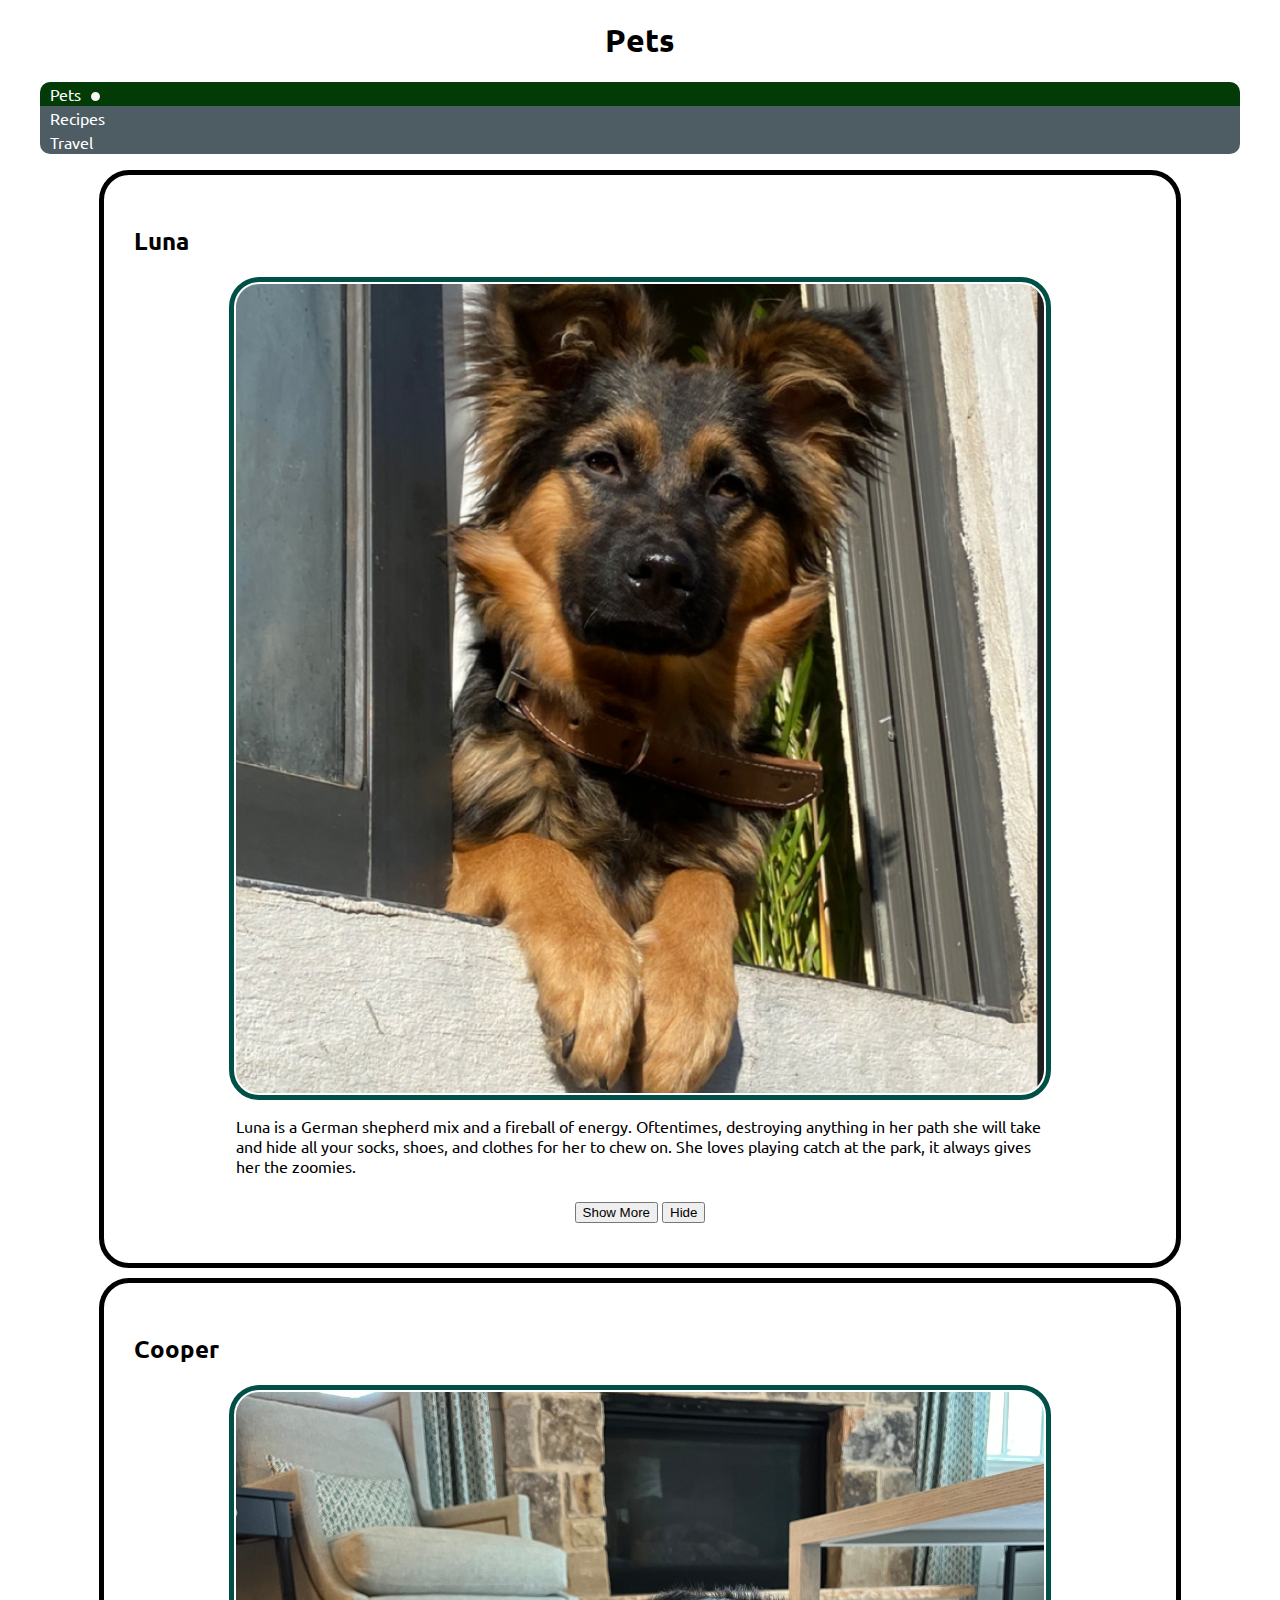
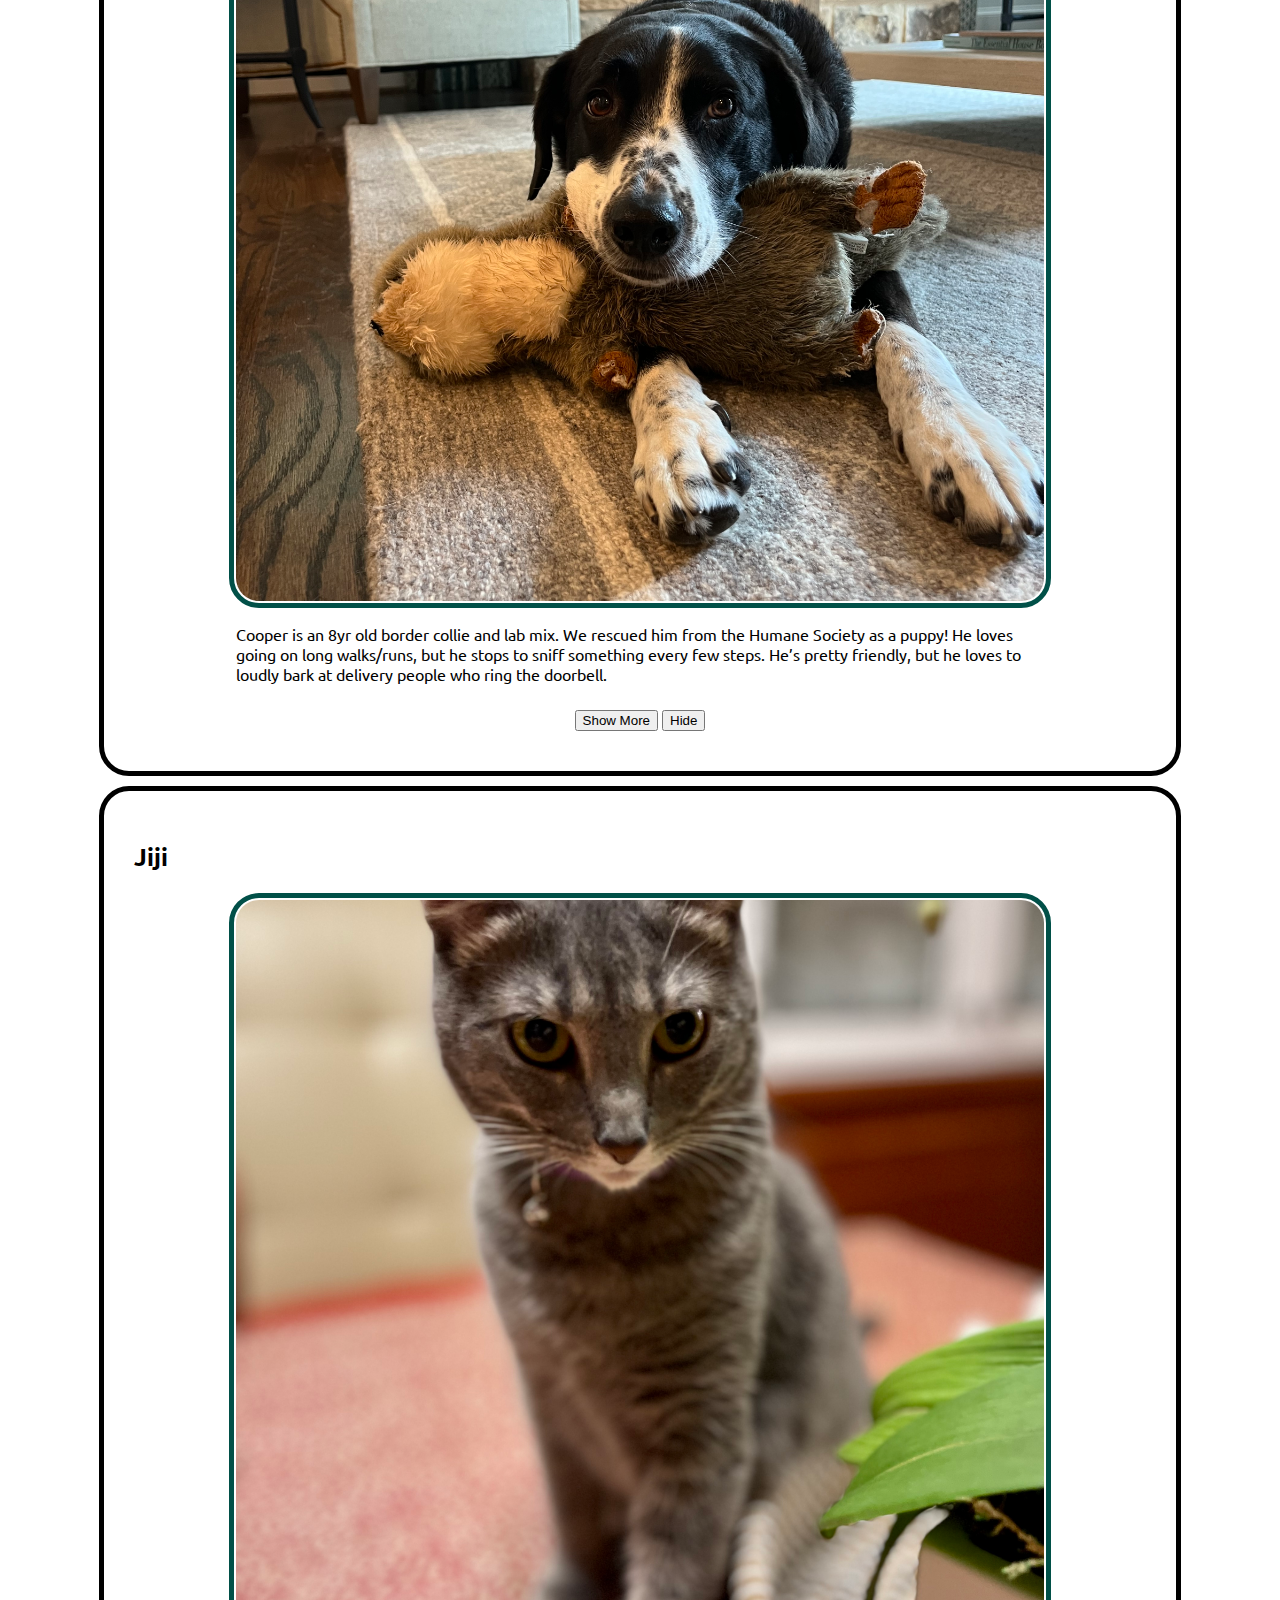
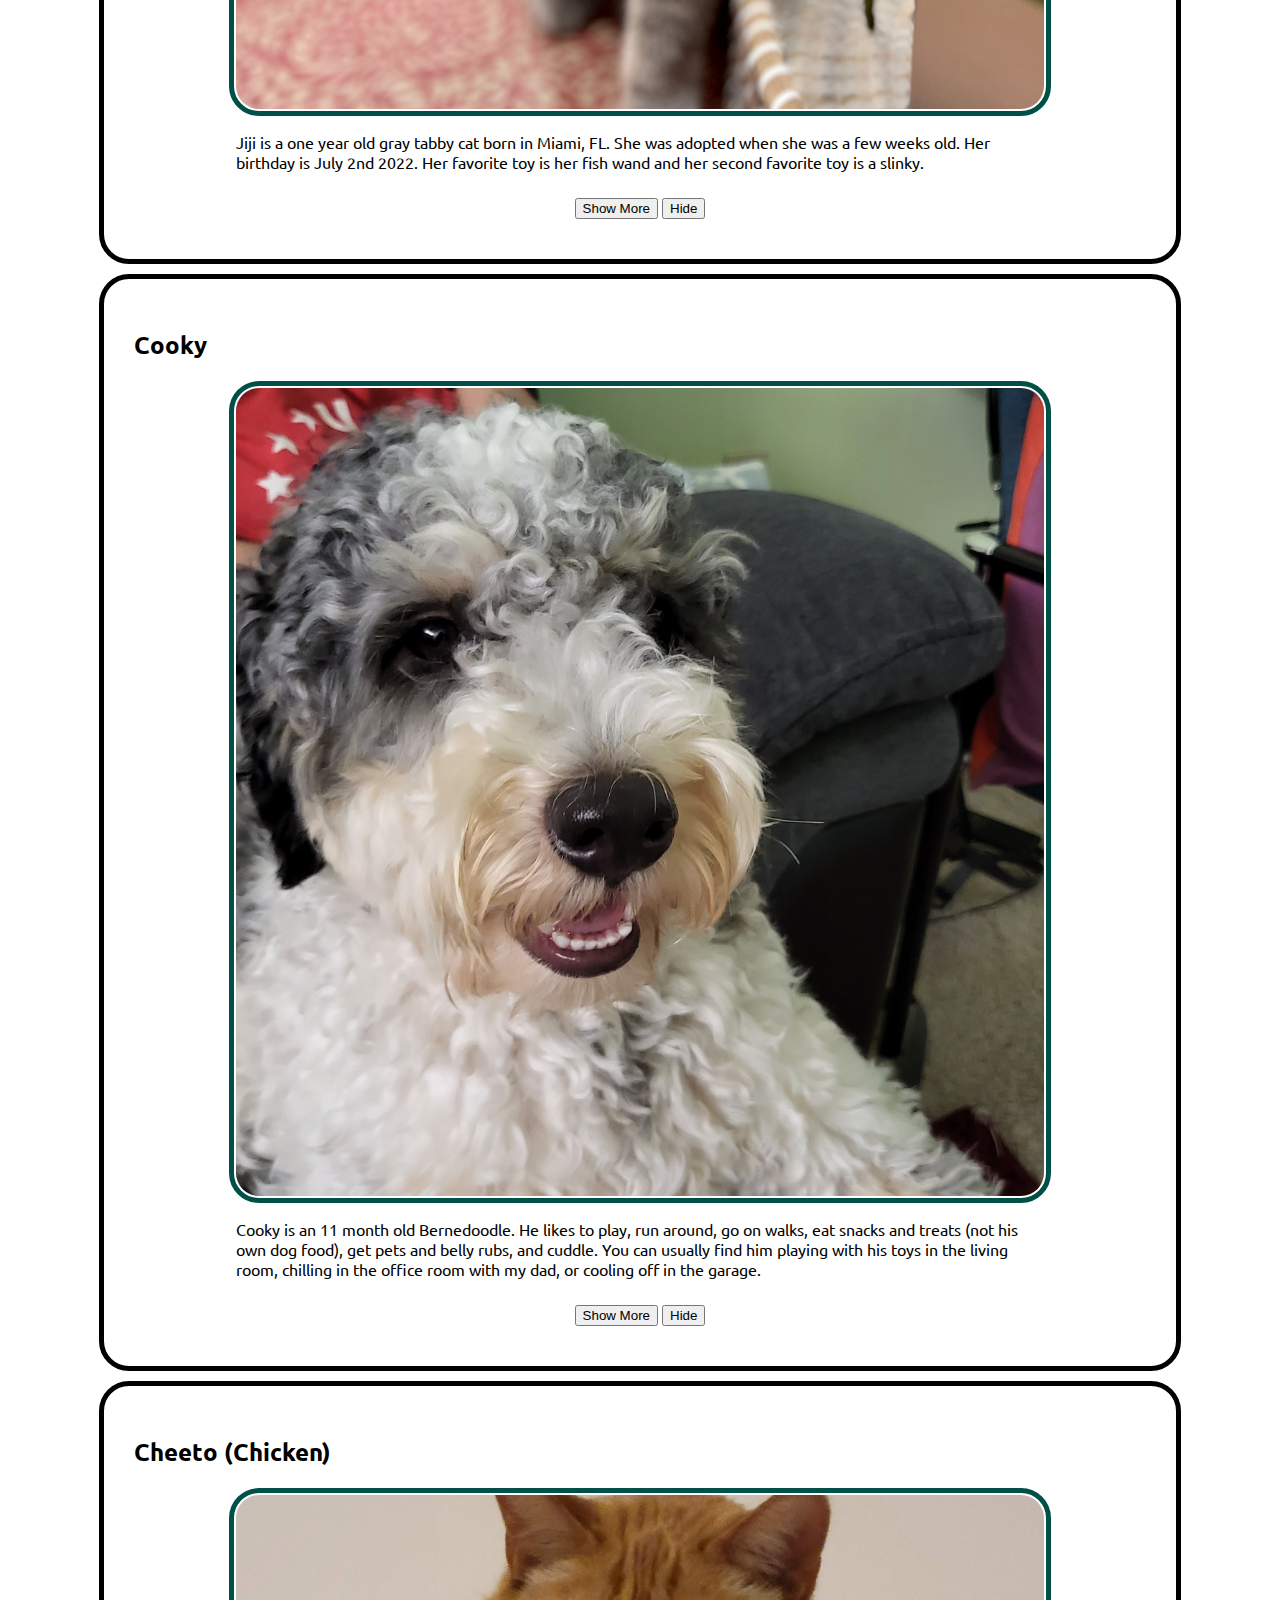
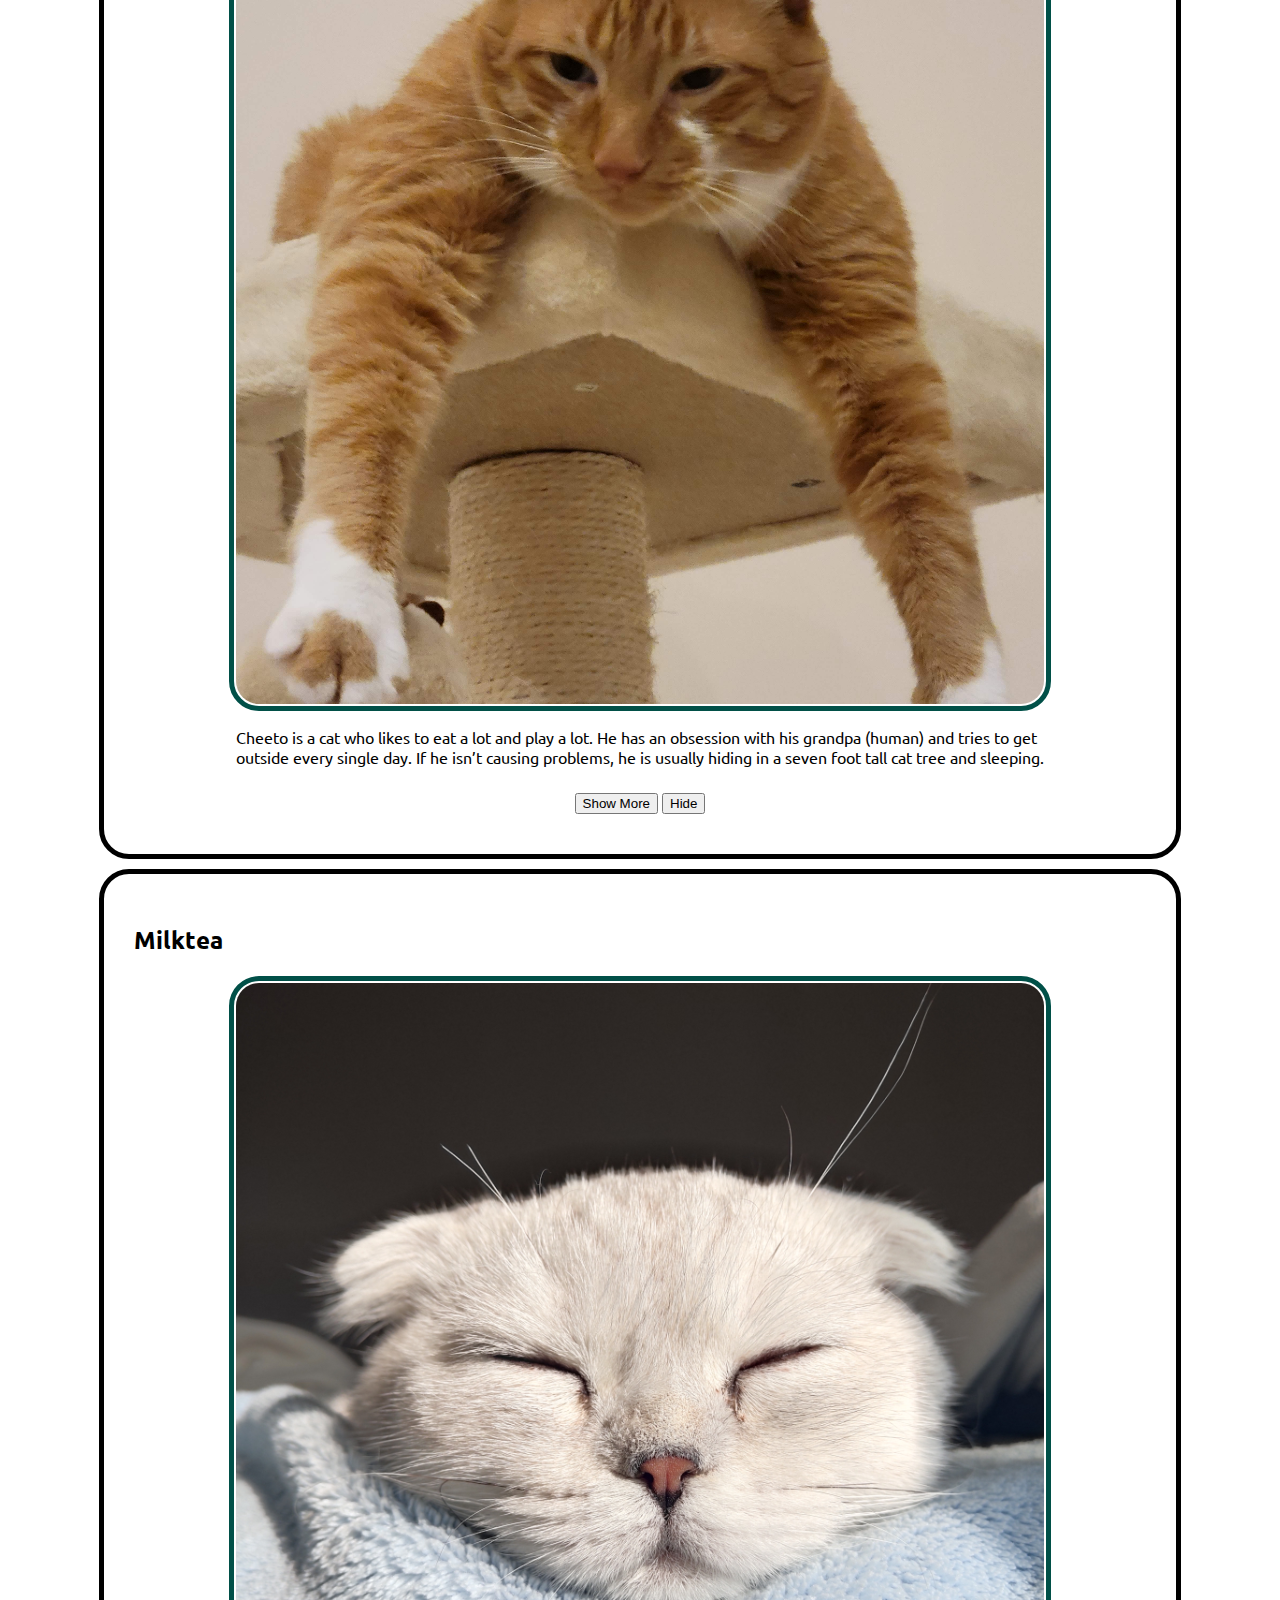
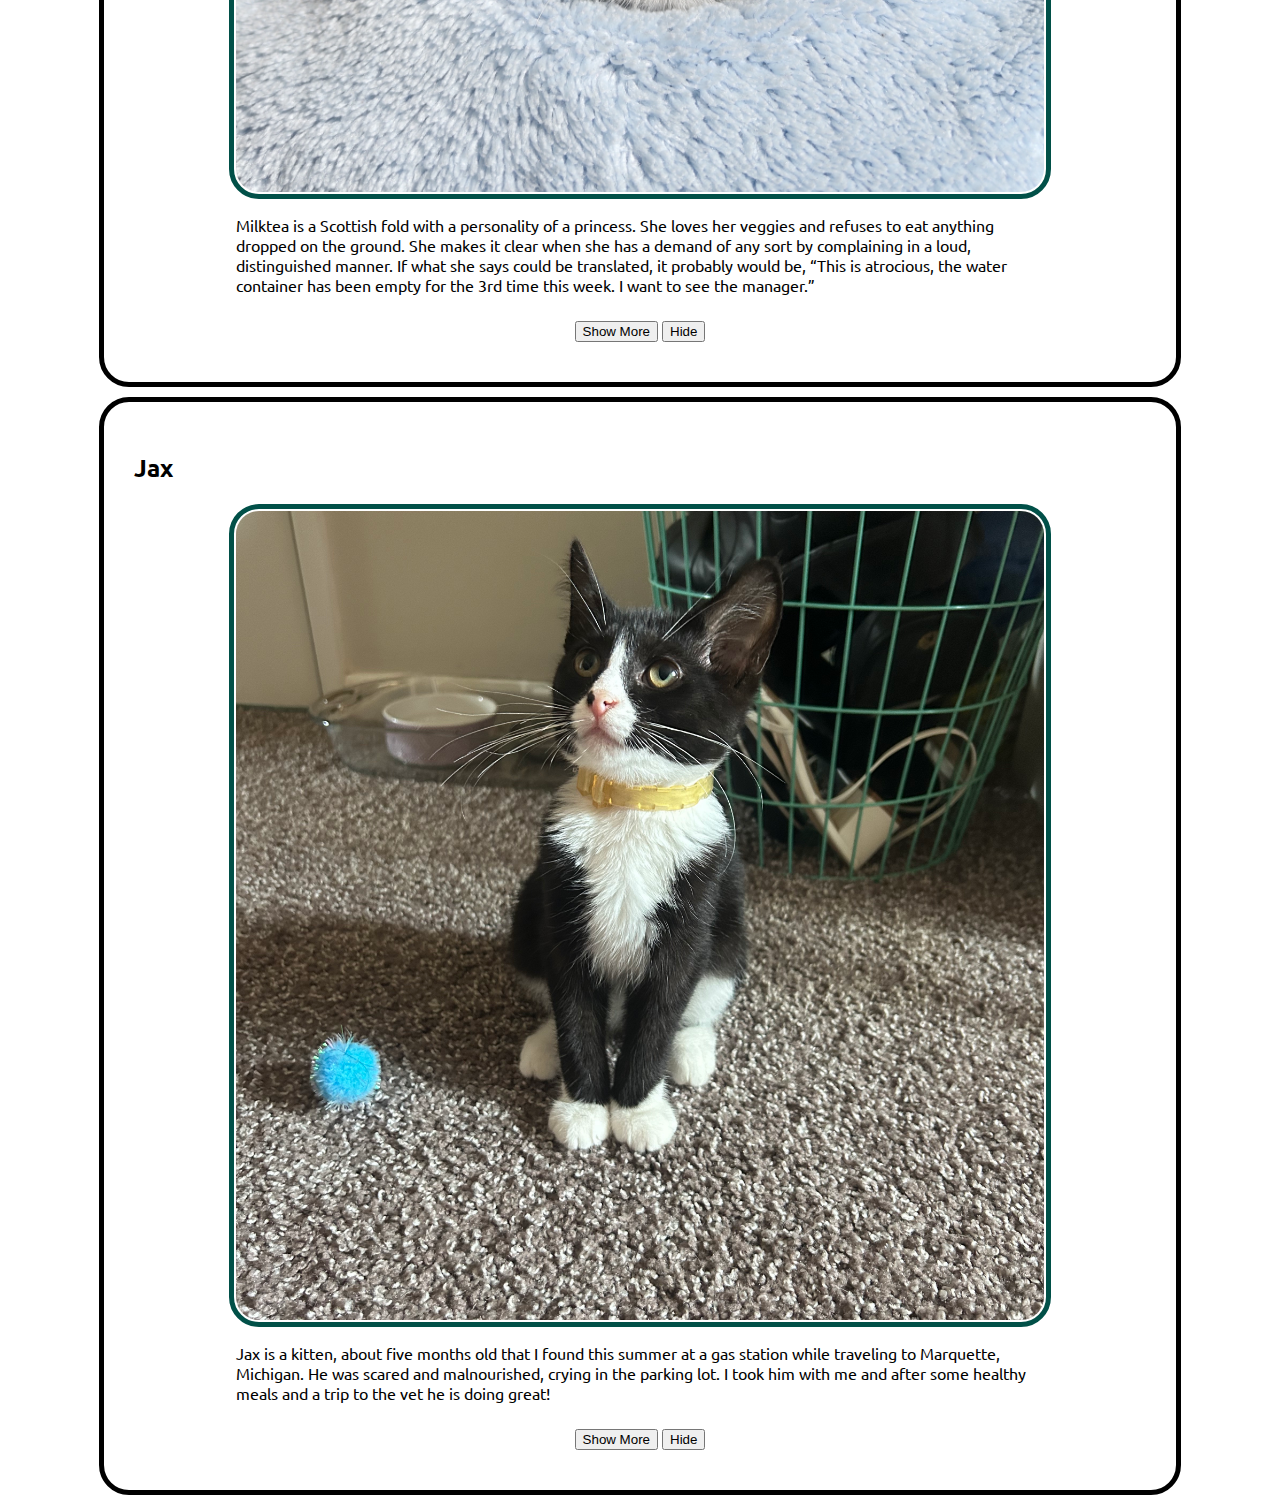
==== commit 2b88cb29: "Added javascript for buttons and made font change too" ====
--- a/index.html
+++ b/index.html
@@ -5,6 +5,7 @@
     <meta name="viewport" content="width=device-width, initial-scale=1.0">
     <!-- <link rel="stylesheet" type="text/css" href="css/reset.css" />  -->
     <link rel="stylesheet" type="text/css" href="css/style.css" /> 
+    <script src="js/button.js"></script>
     <title>Pets</title>
 </head>
 <body>
@@ -22,20 +23,30 @@
             <h2>Luna</h2>
             <img src="images/luna.PNG" alt="Mini German shepherd sunbathing">
 
-            <p>Luna is a German shepherd mix and a fireball of energy. Oftentimes, destroying anything in her path she will take and hide all your socks, shoes, and clothes for her to chew on. She loves playing catch at the park, it always gives her the zoomies.</p> 
-            <p>Luna is a very jealous, loving, and protective dog. She really embraces her inner chihuahua and will bark at any stranger, car, or noise at night. She makes the perfect guard dog. But she is not at all aggressive. Luna is all bark no bite!</p>
-            <h3>Likes</h3>
-            <ul>
-                <li>Chicken</li>
-                <li>Park</li>
-                <li>Belly Rubs</li>
-            </ul>
-            <h3>Photo Gallery</h3>
-            <div class="gallery">
-                <img class="thumbnail" src="images/luna_puppy.PNG" alt = "Luna as a puppy">
-                <img class="thumbnail" src="images/luna_napping.PNG" alt="Luna’s afternoon nap">
-                <img class="thumbnail" src="images/luna_friends.PNG" alt="Luna, Lobi, Laith">
-                <img class="thumbnail" src="images/luna_evil.PNG" alt="Luna death stare">
+            <div>
+                <p>Luna is a German shepherd mix and a fireball of energy. Oftentimes, destroying anything in her path she will take and hide all your socks, shoes, and clothes for her to chew on. She loves playing catch at the park, it always gives her the zoomies.</p> 
+            </div>
+
+            <div class="buttons">
+                <button onclick="myShow('luna')">Show More</button>
+                <button onclick="myHide('luna')">Hide</button>
+            </div>
+        
+            <div id="luna">
+                <p>Luna is a very jealous, loving, and protective dog. She really embraces her inner chihuahua and will bark at any stranger, car, or noise at night. She makes the perfect guard dog. But she is not at all aggressive. Luna is all bark no bite!</p>
+                <h3>Likes</h3>
+                <ul>
+                    <li>Chicken</li>
+                    <li>Park</li>
+                    <li>Belly Rubs</li>
+                </ul>
+                <h3>Photo Gallery</h3>
+                <div class="gallery">
+                    <img class="thumbnail" src="images/luna_puppy.PNG" alt = "Luna as a puppy">
+                    <img class="thumbnail" src="images/luna_napping.PNG" alt="Luna’s afternoon nap">
+                    <img class="thumbnail" src="images/luna_friends.PNG" alt="Luna, Lobi, Laith">
+                    <img class="thumbnail" src="images/luna_evil.PNG" alt="Luna death stare">
+                </div>
             </div>
             <!-- Jahaira Flores -->
         </div>
@@ -43,20 +54,30 @@
             <h2>Cooper</h2>
             <img src="images/cooper.jpeg" alt="Border collie and lab mix laying his head on his stuffed animal toy">
 
-            <p>Cooper is an 8yr old border collie and lab mix. We rescued him from the Humane Society as a puppy! He loves going on long walks/runs, but he stops to sniff something every few steps. He’s pretty friendly, but he loves to loudly bark at delivery people who ring the doorbell.</p> 
-            <p>Whenever it is movie night, Cooper has to join on the couch/bed or he feels left out. He loves to cuddle and pats on his tummy. Cooper will play fetch for about 2 or 3 rounds, but he quickly gets bored. He leaves his toys all around the house for the rest of the family to find.</p>
-            <h3>Likes</h3>
-            <ul>
-                <li>Peanut butter</li>
-                <li>Going on long walks</li>
-                <li>Sleeping</li>
-            </ul>
-            <h3>Photo Gallery</h3>
-            <div class="gallery">
-                <img src="images/cooper_closeup.JPG" alt = "Border collie / lab mix putting his face close to the camera">
-                <img src="images/cooper_smiling.JPG" alt="Black and white colored dog smiling directly at the camera">
-                <img src="images/cooper_flowers.jpeg" alt="Border collie / lab mix sniffing a bouquet of flowers in the sun">
-                <img src="images/cooper_puppy.JPG" alt="Small border collie / lab mix puppy laying on the carpet">
+            <div>
+                <p>Cooper is an 8yr old border collie and lab mix. We rescued him from the Humane Society as a puppy! He loves going on long walks/runs, but he stops to sniff something every few steps. He’s pretty friendly, but he loves to loudly bark at delivery people who ring the doorbell.</p> 
+            </div>
+
+            <div class="buttons">
+                <button onclick="myShow('cooper')">Show More</button>
+                <button onclick="myHide('cooper')">Hide</button>
+            </div>
+        
+            <div id="cooper">
+                <p>Whenever it is movie night, Cooper has to join on the couch/bed or he feels left out. He loves to cuddle and pats on his tummy. Cooper will play fetch for about 2 or 3 rounds, but he quickly gets bored. He leaves his toys all around the house for the rest of the family to find.</p>
+                <h3>Likes</h3>
+                <ul>
+                    <li>Peanut butter</li>
+                    <li>Going on long walks</li>
+                    <li>Sleeping</li>
+                </ul>
+                <h3>Photo Gallery</h3>
+                <div class="gallery">
+                    <img src="images/cooper_closeup.JPG" alt = "Border collie / lab mix putting his face close to the camera">
+                    <img src="images/cooper_smiling.JPG" alt="Black and white colored dog smiling directly at the camera">
+                    <img src="images/cooper_flowers.jpeg" alt="Border collie / lab mix sniffing a bouquet of flowers in the sun">
+                    <img src="images/cooper_puppy.JPG" alt="Small border collie / lab mix puppy laying on the carpet">
+                </div>
             </div>
             <!-- Chloe Emch -->
         </div>
@@ -64,20 +85,30 @@
             <h2>Jiji</h2>
             <img src="images/table_jiji.jpg" alt="Gorgeous gray tabby cat with yellow eyes. ">
 
-            <p>Jiji is a one year old gray tabby cat born in Miami, FL. She was adopted when she was a few weeks old. Her birthday is July 2nd 2022. Her favorite toy is her fish wand and her second favorite toy is a slinky.</p> 
-            <p>In her free time she likes to sit on the windowsill and people watch. She also likes to collect any stray ponytails she can find in bathrooms, on the floor, and on bedside tables. She has a very high pitched meow and loves to be brushed.</p>
-            <h3>Likes</h3>
-            <ul>
-                <li>Slinkies</li>
-                <li>Eating plants</li>
-                <li>Hair ties </li>
-            </ul>
-            <h3>Photo Gallery</h3>
-            <div class="gallery">
-                <img src="images/fridge_jiji.jpg" alt = "Jiji sitting on a mini fridge. ">
-                <img src="images/suitcase_jiji.jpg" alt="Jiji hiding in a suitcase ">
-                <img src="images/floor_jiji.jpg" alt="Jiji waiting to play fetch. ">
-                <img src="images/bed_jiji.jpg" alt="Jiji taking a “cat nap”">
+            <div>
+                <p>Jiji is a one year old gray tabby cat born in Miami, FL. She was adopted when she was a few weeks old. Her birthday is July 2nd 2022. Her favorite toy is her fish wand and her second favorite toy is a slinky.</p> 
+            </div>
+            
+            <div class="buttons">
+                <button onclick="myShow('jiji')">Show More</button>
+                <button onclick="myHide('jiji')">Hide</button>
+            </div>
+        
+            <div id="jiji">
+                <p>In her free time she likes to sit on the windowsill and people watch. She also likes to collect any stray ponytails she can find in bathrooms, on the floor, and on bedside tables. She has a very high pitched meow and loves to be brushed.</p>
+                <h3>Likes</h3>
+                <ul>
+                    <li>Slinkies</li>
+                    <li>Eating plants</li>
+                    <li>Hair ties </li>
+                </ul>
+                <h3>Photo Gallery</h3>
+                <div class="gallery">
+                    <img src="images/fridge_jiji.jpg" alt = "Jiji sitting on a mini fridge. ">
+                    <img src="images/suitcase_jiji.jpg" alt="Jiji hiding in a suitcase ">
+                    <img src="images/floor_jiji.jpg" alt="Jiji waiting to play fetch. ">
+                    <img src="images/bed_jiji.jpg" alt="Jiji taking a “cat nap”">
+                </div>
             </div>
             <!-- Luciana Solorzano -->
         </div>
@@ -85,20 +116,30 @@
             <h2>Cooky</h2>
             <img src="images/cookysmiley.jpg" alt="White and gray Bernedoodle sitting on a couch and smiling.">
 
-            <p>Cooky is an 11 month old Bernedoodle. He likes to play, run around, go on walks, eat snacks and treats (not his own dog food), get pets and belly rubs, and cuddle. You can usually find him playing with his toys in the living room, chilling in the office room with my dad, or cooling off in the garage.</p> 
-            <p>He is still a baby, but he can get super hyper. Whenever someone rings the doorbell, Cooky gets really excited, barking and dashing towards the front door. He also jumps really high when he’s hyper and wags his tail like crazy. Overall, though, he likes to chill and cuddle just as much as he likes to play.</p>
-            <h3>Likes</h3>
-            <ul>
-                <li>Dog cookies</li>
-                <li>Pets and belly rubs</li>
-                <li>Running around the house</li>
-            </ul>
-            <h3>Photo Gallery</h3>
-            <div class="gallery">
-                <img src="images/cookytreat.jpg" alt = "Cooky eating one of his favorite treats while lying on the ground">
-                <img src="images/cookytired.jpg" alt="Cooky tired laying on the ground">
-                <img src="images/cookycone.jpg" alt="Cooky with long hair sitting with a dog cone on his head">
-                <img src="images/cookyzoom.jpg" alt="Zoomed in Cooky, but while I was taking the picture he moved so it’s blurry">
+            <div>
+                <p>Cooky is an 11 month old Bernedoodle. He likes to play, run around, go on walks, eat snacks and treats (not his own dog food), get pets and belly rubs, and cuddle. You can usually find him playing with his toys in the living room, chilling in the office room with my dad, or cooling off in the garage.</p> 
+            </div>
+
+            <div class="buttons">
+                <button onclick="myShow('cooky')">Show More</button>
+                <button onclick="myHide('cooky')">Hide</button>
+            </div>
+        
+            <div id="cooky">
+                <p>He is still a baby, but he can get super hyper. Whenever someone rings the doorbell, Cooky gets really excited, barking and dashing towards the front door. He also jumps really high when he’s hyper and wags his tail like crazy. Overall, though, he likes to chill and cuddle just as much as he likes to play.</p>
+                <h3>Likes</h3>
+                <ul>
+                    <li>Dog cookies</li>
+                    <li>Pets and belly rubs</li>
+                    <li>Running around the house</li>
+                </ul>
+                <h3>Photo Gallery</h3>
+                <div class="gallery">
+                    <img src="images/cookytreat.jpg" alt = "Cooky eating one of his favorite treats while lying on the ground">
+                    <img src="images/cookytired.jpg" alt="Cooky tired laying on the ground">
+                    <img src="images/cookycone.jpg" alt="Cooky with long hair sitting with a dog cone on his head">
+                    <img src="images/cookyzoom.jpg" alt="Zoomed in Cooky, but while I was taking the picture he moved so it’s blurry">
+                </div>
             </div>
             <!-- Saicharan Vemuri -->
         </div>
@@ -106,20 +147,30 @@
             <h2>Cheeto (Chicken)</h2>
             <img src="images/cheeto_cattree.jpg" alt="Orange cat hanging paws off a cat tower">
 
-            <p>Cheeto is a cat who likes to eat a lot and play a lot. He has an obsession with his grandpa (human) and tries to get outside every single day. If he isn’t causing problems, he is usually hiding in a seven foot tall cat tree and sleeping.</p> 
-            <p>Another name for Cheeto is Chicken, because sometimes he sits very scrunched up and ends up looking like a rotisserie chicken. He was nicknamed this by one of his friends, and now he understands it as his own name. He is about six years old and still acts like a younger cat, despite being middle-aged.</p>
-            <h3>Likes</h3>
-            <ul>
-                <li>Treats</li>
-                <li>Exploring</li>
-                <li>My Dad</li>
-            </ul>
-            <h3>Photo Gallery</h3>
-            <div class="gallery">
-                <img src="images/cheeto_carpet.jpg" alt = "Cheeto laying sideways on the carpet">
-                <img src="images/cheeto_moon.jpg" alt="Cheeto lying in the sun in a half moon crescent shape">
-                <img src="images/cheeto_boxes.jpg" alt="Cheeto lying on boxes with one leg hanging off.">
-                <img src="images/cheeto_attack.jpg" alt="Cheeto attacking a hand trying to pet him.">
+            <div>
+                <p>Cheeto is a cat who likes to eat a lot and play a lot. He has an obsession with his grandpa (human) and tries to get outside every single day. If he isn’t causing problems, he is usually hiding in a seven foot tall cat tree and sleeping.</p> 
+            </div>
+
+            <div class="buttons">
+                <button onclick="myShow('cheeto')">Show More</button>
+                <button onclick="myHide('cheeto')">Hide</button>
+            </div>
+        
+            <div id="cheeto">
+                <p>Another name for Cheeto is Chicken, because sometimes he sits very scrunched up and ends up looking like a rotisserie chicken. He was nicknamed this by one of his friends, and now he understands it as his own name. He is about six years old and still acts like a younger cat, despite being middle-aged.</p>
+                <h3>Likes</h3>
+                <ul>
+                    <li>Treats</li>
+                    <li>Exploring</li>
+                    <li>My Dad</li>
+                </ul>
+                <h3>Photo Gallery</h3>
+                <div class="gallery">
+                    <img src="images/cheeto_carpet.jpg" alt = "Cheeto laying sideways on the carpet">
+                    <img src="images/cheeto_moon.jpg" alt="Cheeto lying in the sun in a half moon crescent shape">
+                    <img src="images/cheeto_boxes.jpg" alt="Cheeto lying on boxes with one leg hanging off.">
+                    <img src="images/cheeto_attack.jpg" alt="Cheeto attacking a hand trying to pet him.">
+                </div>
             </div>
             <!-- Divya Shankar -->
         </div>
@@ -127,20 +178,30 @@
             <h2>Milktea</h2>
             <img src="images/Main.JPG" alt="Milktea taking nap">
 
-            <p>Milktea is a Scottish fold with a personality of a princess. She loves her veggies and refuses to eat anything dropped on the ground. She makes it clear when she has a demand of any sort by complaining in a loud, distinguished manner. If what she says could be translated, it probably would be, “This is atrocious, the water container has been empty for the 3rd time this week. I want to see the manager.”</p> 
-            <p>Despite her cuteness and royalty, she actually suffers from a genetic disorder intentionally brought upon by humans. I highly advise against keeping a Scottish fold because they are in constant pain when they reach around 2 years old. Cartilage accumulates around her paw joints and tail joints and it becomes painful for them to even walk. She is living evidence of human’s cruelty of breeding animals to look pretty while sacrificing the animals’ health.  </p>
-            <h3>Likes</h3>
-            <ul>
-                <li>She loves individual corn kernels served on human hands</li>
-                <li>She enjoys sitting royally on suitcases to claim ownership of her humans</li>
-                <li>She prefers to be alone and sit on soft surfaces in her free time</li>
-            </ul>
-            <h3>Photo Gallery</h3>
-            <div class="gallery">
-                <img src="images/Milktea_comfy.jpg" alt="Milktea enjoying a good massage">
-                <img src="images/Milktea_laptop.JPG" alt="Baby Milktea On Laptop">
-                <img src="images/Milktea_mirror.jpeg" alt="Milktea sighing at mirror">
-                <img src="images/Milktea_catbox.JPG" alt="Milktea Catbox position">
+            <div>
+                <p>Milktea is a Scottish fold with a personality of a princess. She loves her veggies and refuses to eat anything dropped on the ground. She makes it clear when she has a demand of any sort by complaining in a loud, distinguished manner. If what she says could be translated, it probably would be, “This is atrocious, the water container has been empty for the 3rd time this week. I want to see the manager.”</p> 
+            </div>
+
+            <div class="buttons">
+                <button onclick="myShow('milktea')">Show More</button>
+                <button onclick="myHide('milktea')">Hide</button>
+            </div>
+        
+            <div id="milktea">
+                <p>Despite her cuteness and royalty, she actually suffers from a genetic disorder intentionally brought upon by humans. I highly advise against keeping a Scottish fold because they are in constant pain when they reach around 2 years old. Cartilage accumulates around her paw joints and tail joints and it becomes painful for them to even walk. She is living evidence of human’s cruelty of breeding animals to look pretty while sacrificing the animals’ health.  </p>
+                <h3>Likes</h3>
+                <ul>
+                    <li>She loves individual corn kernels served on human hands</li>
+                    <li>She enjoys sitting royally on suitcases to claim ownership of her humans</li>
+                    <li>She prefers to be alone and sit on soft surfaces in her free time</li>
+                </ul>
+                <h3>Photo Gallery</h3>
+                <div class="gallery">
+                    <img src="images/Milktea_comfy.jpg" alt="Milktea enjoying a good massage">
+                    <img src="images/Milktea_laptop.JPG" alt="Baby Milktea On Laptop">
+                    <img src="images/Milktea_mirror.jpeg" alt="Milktea sighing at mirror">
+                    <img src="images/Milktea_catbox.JPG" alt="Milktea Catbox position">
+                </div>
             </div>
             <!-- Olive Ren -->
         </div>
@@ -148,20 +209,30 @@
             <h2>Jax</h2>
             <img src="images/Jax.jpg" alt="A black and white kitten sitting down and wearing a yellow collar.">
 
-            <p>Jax is a kitten, about five months old that I found this summer at a gas station while traveling to Marquette, Michigan. He was scared and malnourished, crying in the parking lot. I took him with me and after some healthy meals and a trip to the vet he is doing great!</p> 
-            <p>My roommates and I just recently moved and Jax has been having a hard time getting used to the large house since we were previously living in a small apartment. Jax is incredibly playful and loves to run around, but when he is sleepy he is happy to be held. </p>
-            <h3>Likes</h3>
-            <ul>
-                <li>Toys</li>
-                <li>Going outside</li>
-                <li>Attention</li>
-            </ul>
-            <h3>Photo Gallery</h3>
-            <div class="gallery">
-                <img src="images/JaxandMax.jpg" alt="Black and white kitten standing on the drivers arm while on a road trip.">
-                <img src="images/JaxHarlowLake.jpg" alt="Black and white kitten on a leash standing on a rock above a lake. ">
-                <img src="images/JaxSleeping.jpg" alt="Black and white kitten sleeping on a windowsill.">
-                <img src="images/JaxDashboard.jpg" alt="Black and white kitten lying on the dashboard of a car while crossing the Mackinac Bridge.">
+            <div>
+                <p>Jax is a kitten, about five months old that I found this summer at a gas station while traveling to Marquette, Michigan. He was scared and malnourished, crying in the parking lot. I took him with me and after some healthy meals and a trip to the vet he is doing great!</p> 
+            </div>
+
+            <div class="buttons">
+                <button onclick="myShow('jax')">Show More</button>
+                <button onclick="myHide('jax')">Hide</button>
+            </div>
+        
+            <div id="jax">
+                <p>My roommates and I just recently moved and Jax has been having a hard time getting used to the large house since we were previously living in a small apartment. Jax is incredibly playful and loves to run around, but when he is sleepy he is happy to be held. </p>
+                <h3>Likes</h3>
+                <ul>
+                    <li>Toys</li>
+                    <li>Going outside</li>
+                    <li>Attention</li>
+                </ul>
+                <h3>Photo Gallery</h3>
+                <div class="gallery">
+                    <img src="images/JaxandMax.jpg" alt="Black and white kitten standing on the drivers arm while on a road trip.">
+                    <img src="images/JaxHarlowLake.jpg" alt="Black and white kitten on a leash standing on a rock above a lake. ">
+                    <img src="images/JaxSleeping.jpg" alt="Black and white kitten sleeping on a windowsill.">
+                    <img src="images/JaxDashboard.jpg" alt="Black and white kitten lying on the dashboard of a car while crossing the Mackinac Bridge.">
+                </div>
             </div>
             <!-- Grace Jermstad -->
         </div>
--- a/css/style.css
+++ b/css/style.css
@@ -1,5 +1,8 @@
+@import url(https://fonts.googleapis.com/css?family=Ubuntu);
+
 body {
     color: #000000;
+    font-family: 'Ubuntu';
 }
 
 /* Header */
@@ -116,7 +119,7 @@
     margin: 0px auto 10px auto;
 }
 
-div.pet > img, div.starting-image > img{
+div.pet > img, div.starting-image > img, .main-dish {
     width: 80%;
     height: auto;
 }
@@ -157,15 +160,6 @@
     .img { display: block; } 
 }
 
-/* .gallery-figure {
-    display: grid;
-    margin: auto;
-    grid-template-columns: 1fr 1fr;
-    gap: 5px;
-    width: 100%;
-    justify-content: center;
-} */
-
 figure {
     display: block;
     margin-block-start: 0;
@@ -174,28 +168,25 @@
     margin-inline-end: 0;
 }
 
-/* .gallery-figure {
-    display: inline-block;
-    width: 100%;
+/* Recipe */
+
+span {
+    display:block;
 }
 
-figure {
+/* #e20d32 */
+
+div.buttons + div {
+    display: none;
+}
+
+button {
     display: inline-block;
-    width: 30%;
-} */
+    margin: 10px auto;
+}
 
-/* figure > figcaption {
-    background-color:rgba(255, 255, 255, 0.8);
-    z-index: 1;
-    position: relative;
-    width: 80%;
-    top: -110px;
-    margin: auto;
-    opacity: 1;
-    display: inline-block;
-    border-radius: 5px;
-} */
+.buttons {
+    text-align: center;
+}
 
-/* img:hover + figcaption {
-    opacity: 0.8;
-} */
+
